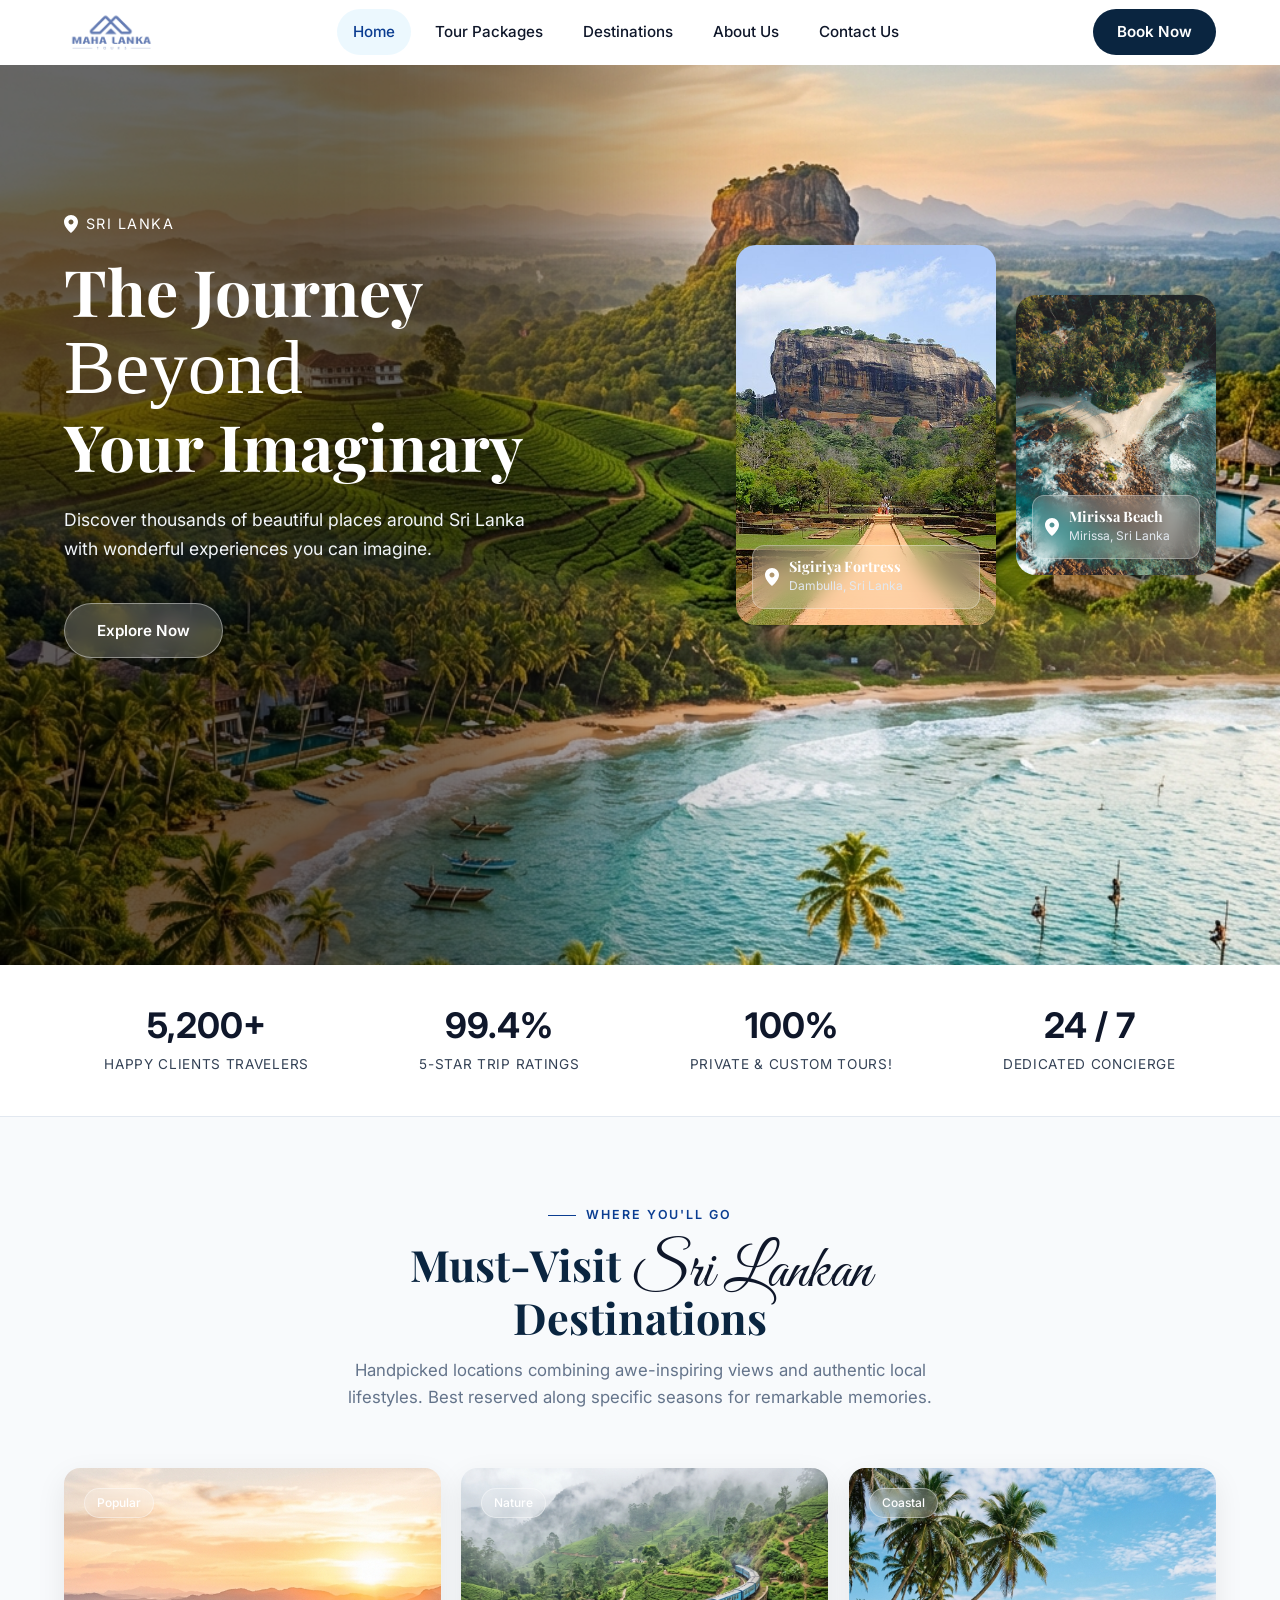
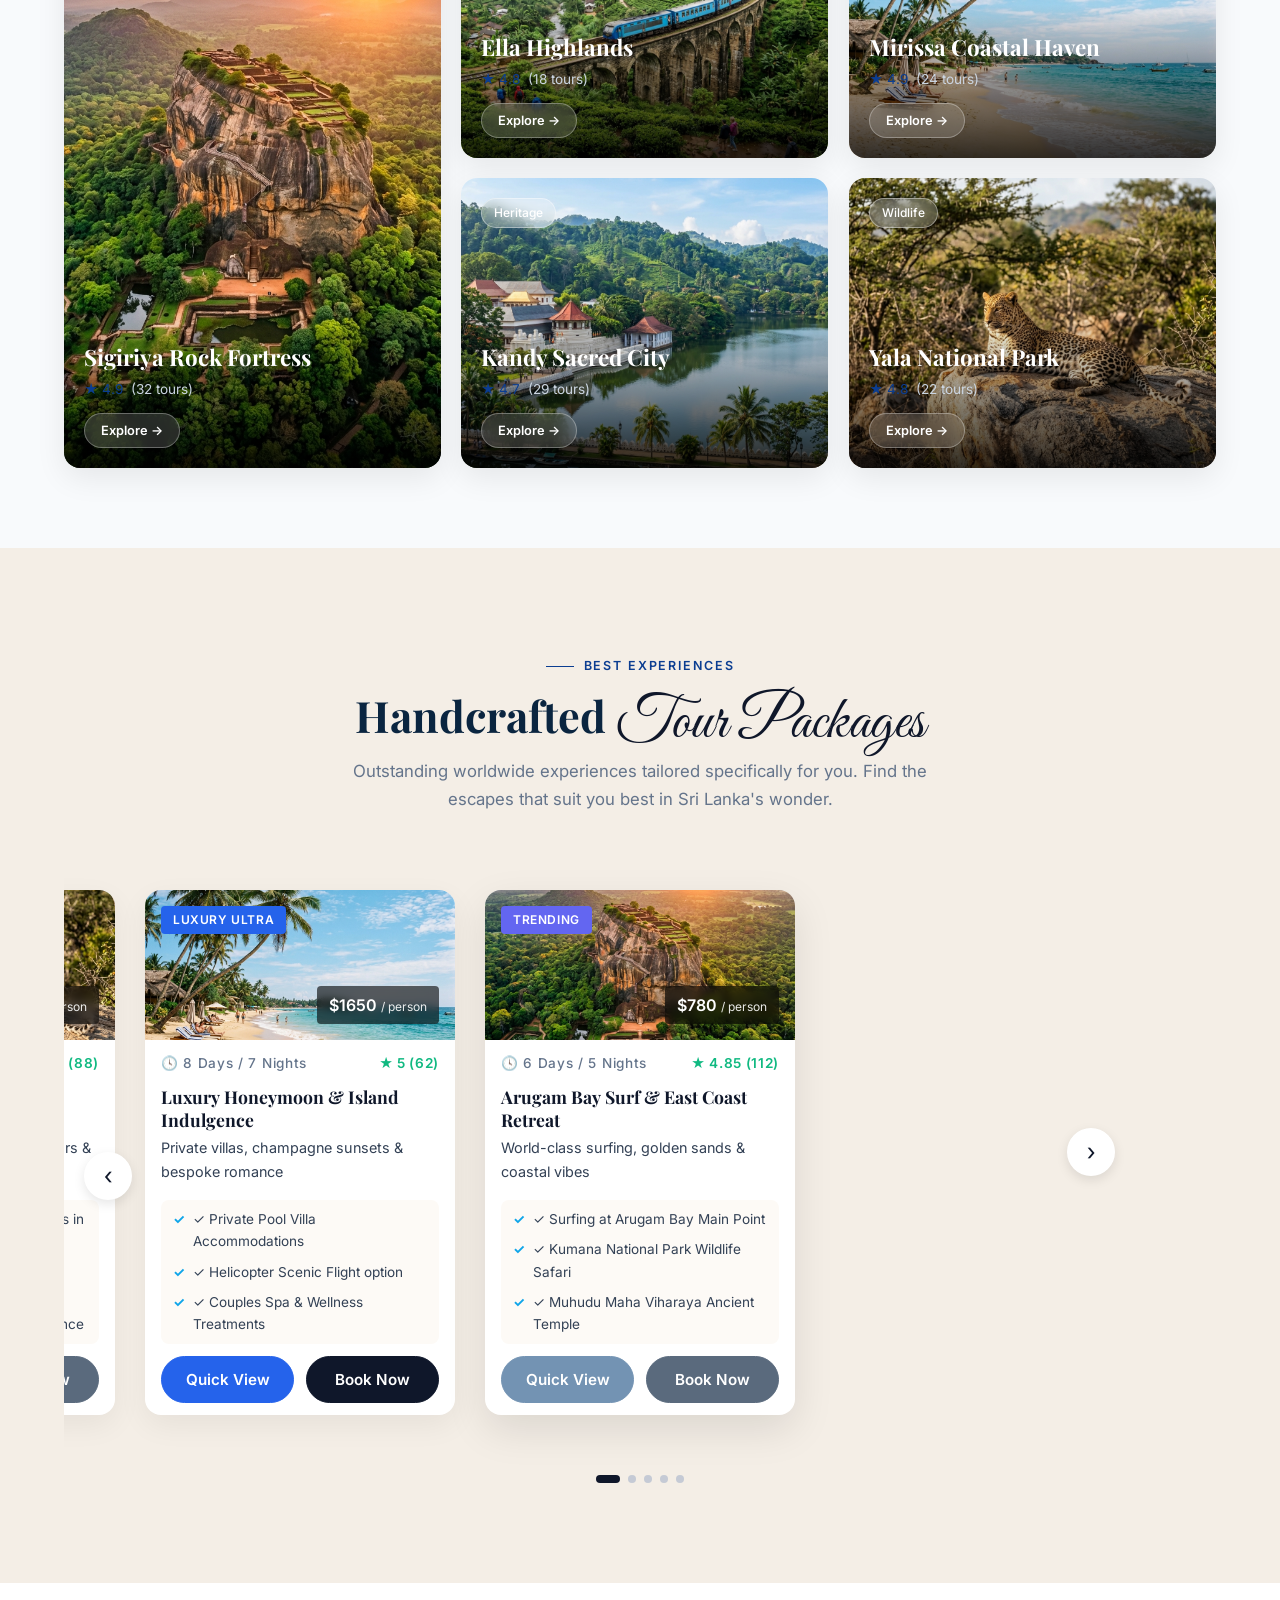
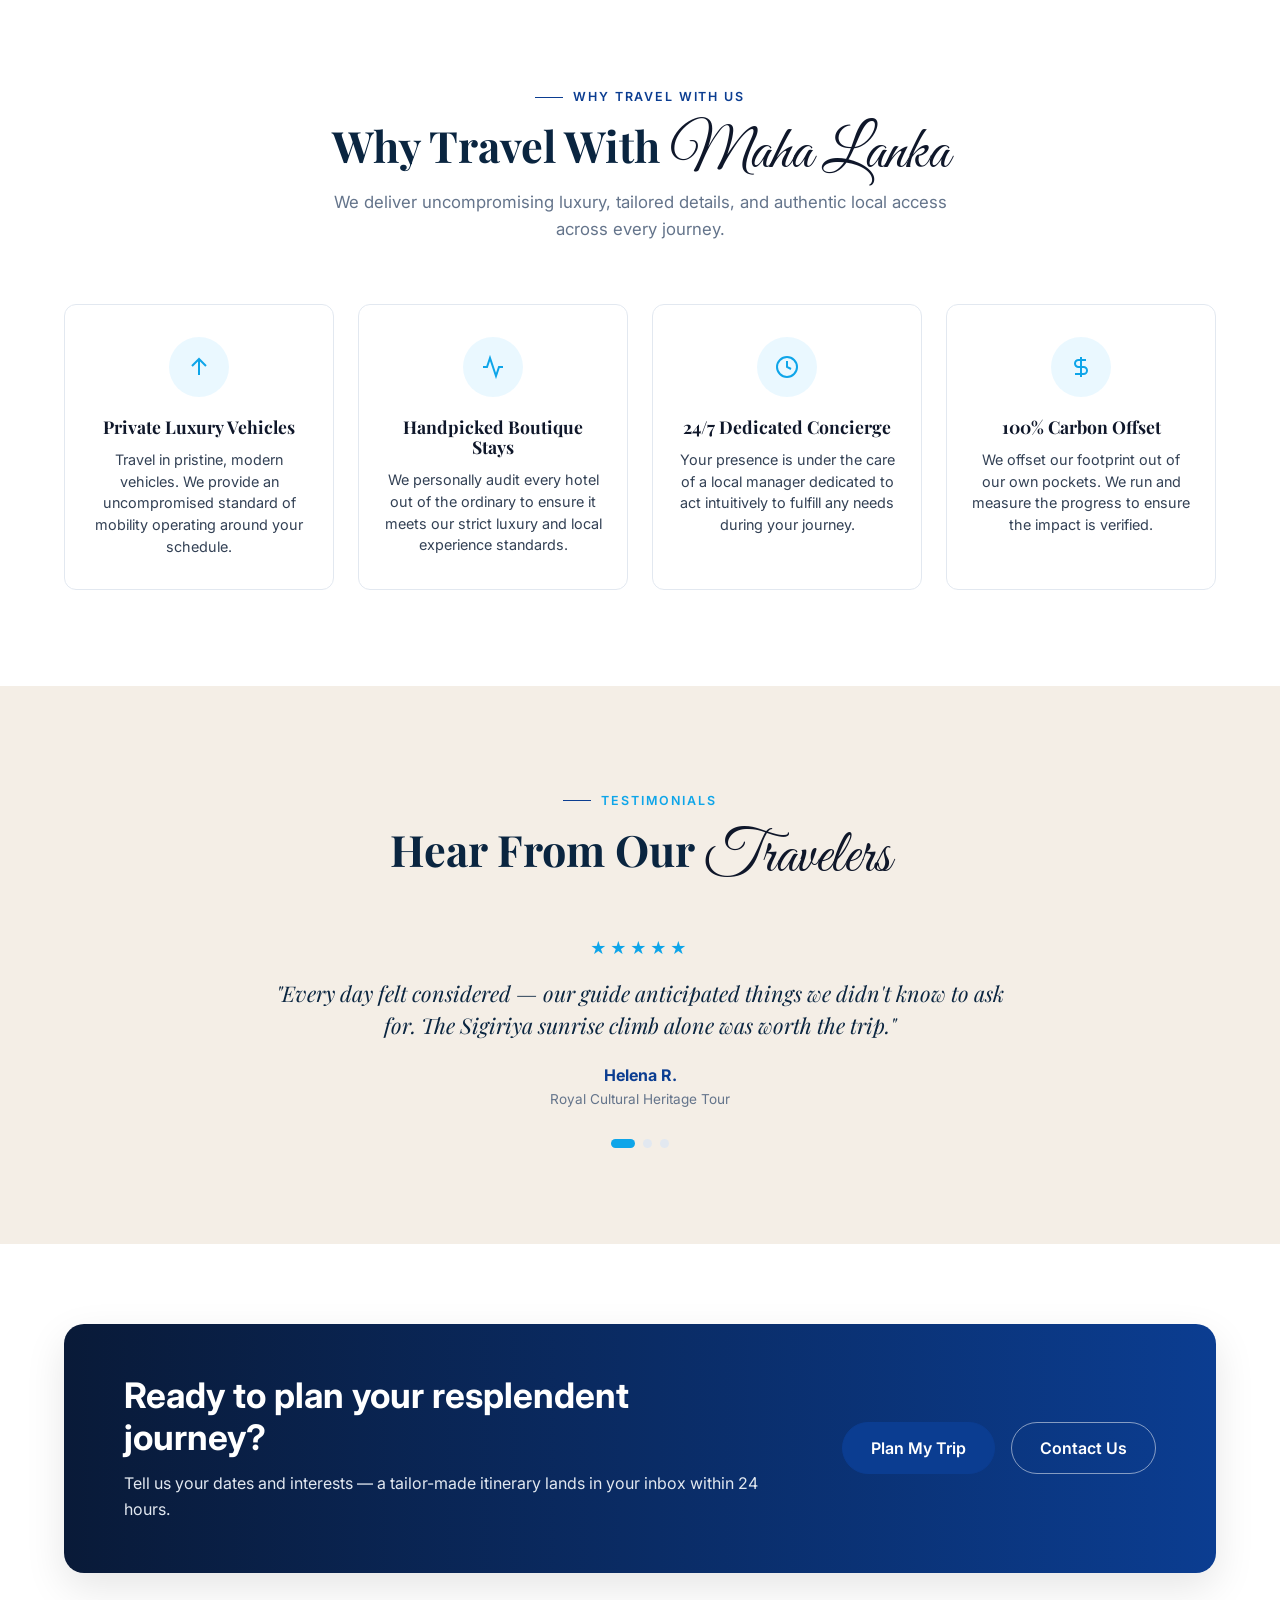
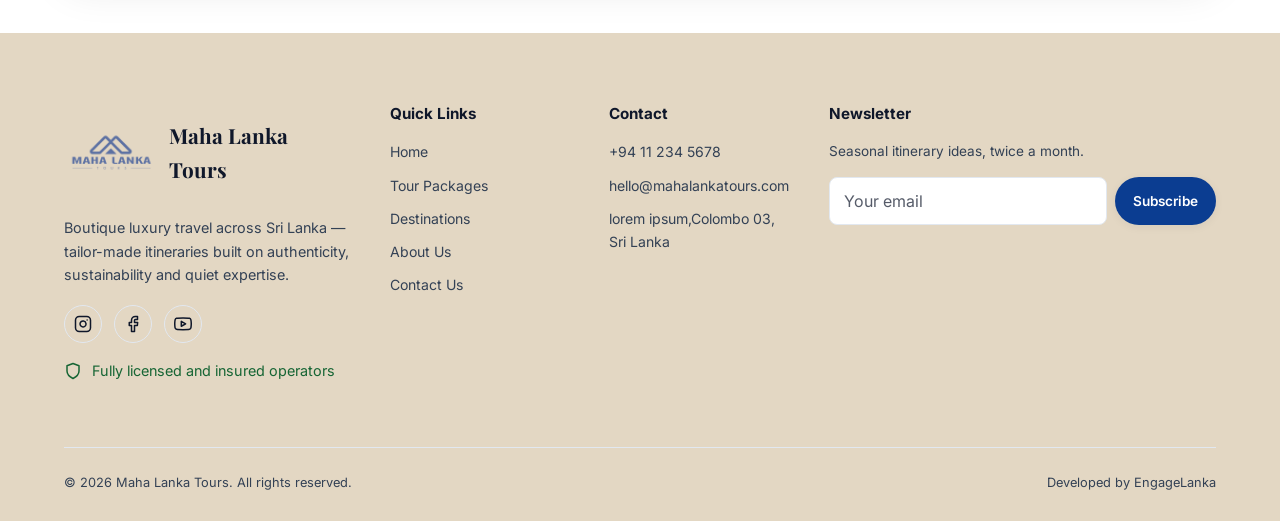
==== index.html @ a496ecde "feat: implement global design system and update footer branding and contact details across site page" ====
<!DOCTYPE html>
<html lang="en">
<head>
<meta charset="UTF-8">
<meta name="viewport" content="width=device-width, initial-scale=1.0">
<title>Maha Lanka Tours — Discover the Resplendent Island in Luxury & Authenticity</title>
<meta name="description" content="Boutique luxury tours of Sri Lanka. Tailor-made itineraries, private chauffeur guides, 24/7 concierge and fully licensed travel.">
<link rel="icon" href="images/favicon.png" type="image/png">
<link rel="preconnect" href="https://fonts.googleapis.com">
<link rel="preconnect" href="https://fonts.gstatic.com" crossorigin>
<link href="https://fonts.googleapis.com/css2?family=Great+Vibes&family=Playfair+Display:wght@600;700&family=Inter:wght@400;500;600;700&display=swap" rel="stylesheet">
<link rel="stylesheet" href="css/style.css">
</head>
<body>

<!-- ===== Header ===== -->
<header class="site-header">
  <div class="container">
    <a href="index.html" class="brand">
      <img src="images/mlankalogo_transparent.png" alt="Maha Lanka Tours Logo" class="brand-mark">
    </a>
    <nav class="main-nav" aria-label="Primary">
      <a href="index.html">Home</a>
      <a href="tours.html">Tour Packages</a>
      <a href="destinations.html">Destinations</a>
      <a href="about.html">About Us</a>
      <a href="contact.html">Contact Us</a>
    </nav>
    <div class="header-actions">
      <button class="btn btn-navy btn-sm" data-open="plan-trip" style="padding: 10px 24px; font-size: 0.95rem;">Book Now</button>
      <button class="hamburger" aria-label="Toggle menu" aria-expanded="false">
        <span></span><span></span><span></span>
      </button>
    </div>
  </div>
</header>

<nav class="mobile-nav" aria-label="Mobile">
  <a href="index.html">Home</a>
  <a href="tours.html">Tour Packages</a>
  <a href="destinations.html">Destinations</a>
  <a href="about.html">About Us</a>
  <a href="contact.html">Contact Us</a>
  <button class="btn btn-navy btn-block" data-open="plan-trip">Plan My Trip</button>
</nav>

<!-- ===== Hero ===== -->
<section class="hero new-hero" style="background-image: url('images/hero_sri_lanka.png');">
  <div class="container hero-container">
    <div class="hero-left">
      <p class="hero-location">
        <svg width="14" height="18" viewBox="0 0 14 18" fill="none" xmlns="http://www.w3.org/2000/svg">
          <path d="M7 0C3.13 0 0 3.13 0 7C0 12.25 7 18 7 18C7 18 14 12.25 14 7C14 3.13 10.87 0 7 0ZM7 9.5C5.62 9.5 4.5 8.38 4.5 7C4.5 5.62 5.62 4.5 7 4.5C8.38 4.5 9.5 5.62 9.5 7C9.5 8.38 8.38 9.5 7 9.5Z" fill="white"/>
        </svg>
        SRI LANKA
      </p>
      <h1>The Journey<br><span style="font-family: 'Reey', cursive; font-weight: normal; font-size: 1.2em;">Beyond</span><br>Your Imaginary</h1>
      <p class="hero-lede">Discover thousands of beautiful places around Sri Lanka<br>with wonderful experiences you can imagine.</p>
      <a href="tours.html" class="btn btn-explore">Explore Now</a>
    </div>
    
    <div class="hero-right">
      <div class="hero-carousel" id="hero-carousel">
        <div class="carousel-card active">
          <img src="images/carousal/sigiriya.jpeg" alt="Sigiriya Fortress">
          <div class="card-info">
            <svg class="location-icon" width="14" height="18" viewBox="0 0 14 18" fill="none" xmlns="http://www.w3.org/2000/svg">
              <path d="M7 0C3.13 0 0 3.13 0 7C0 12.25 7 18 7 18C7 18 14 12.25 14 7C14 3.13 10.87 0 7 0ZM7 9.5C5.62 9.5 4.5 8.38 4.5 7C4.5 5.62 5.62 4.5 7 4.5C8.38 4.5 9.5 5.62 9.5 7C9.5 8.38 8.38 9.5 7 9.5Z" fill="white"/>
            </svg>
            <div class="card-text">
              <h4>Sigiriya Fortress</h4>
              <p>Dambulla, Sri Lanka</p>
            </div>
          </div>
        </div>
        <div class="carousel-card next">
          <img src="images/carousal/Mirissa-Sri-Lanka4.jpg" alt="Mirissa Beach">
          <div class="card-info">
            <svg class="location-icon" width="14" height="18" viewBox="0 0 14 18" fill="none" xmlns="http://www.w3.org/2000/svg">
              <path d="M7 0C3.13 0 0 3.13 0 7C0 12.25 7 18 7 18C7 18 14 12.25 14 7C14 3.13 10.87 0 7 0ZM7 9.5C5.62 9.5 4.5 8.38 4.5 7C4.5 5.62 5.62 4.5 7 4.5C8.38 4.5 9.5 5.62 9.5 7C9.5 8.38 8.38 9.5 7 9.5Z" fill="white"/>
            </svg>
            <div class="card-text">
              <h4>Mirissa Beach</h4>
              <p>Mirissa, Sri Lanka</p>
            </div>
          </div>
        </div>
        <div class="carousel-card">
          <img src="images/carousal/ellarock.webp" alt="Ella Rock">
          <div class="card-info">
            <svg class="location-icon" width="14" height="18" viewBox="0 0 14 18" fill="none" xmlns="http://www.w3.org/2000/svg">
              <path d="M7 0C3.13 0 0 3.13 0 7C0 12.25 7 18 7 18C7 18 14 12.25 14 7C14 3.13 10.87 0 7 0ZM7 9.5C5.62 9.5 4.5 8.38 4.5 7C4.5 5.62 5.62 4.5 7 4.5C8.38 4.5 9.5 5.62 9.5 7C9.5 8.38 8.38 9.5 7 9.5Z" fill="white"/>
            </svg>
            <div class="card-text">
              <h4>Ella Rock</h4>
              <p>Ella, Sri Lanka</p>
            </div>
          </div>
        </div>
        <div class="carousel-card">
          <img src="images/carousal/Lake-Gregory-Park-1920x600-1.jpg" alt="Lake Gregory">
          <div class="card-info">
            <svg class="location-icon" width="14" height="18" viewBox="0 0 14 18" fill="none" xmlns="http://www.w3.org/2000/svg">
              <path d="M7 0C3.13 0 0 3.13 0 7C0 12.25 7 18 7 18C7 18 14 12.25 14 7C14 3.13 10.87 0 7 0ZM7 9.5C5.62 9.5 4.5 8.38 4.5 7C4.5 5.62 5.62 4.5 7 4.5C8.38 4.5 9.5 5.62 9.5 7C9.5 8.38 8.38 9.5 7 9.5Z" fill="white"/>
            </svg>
            <div class="card-text">
              <h4>Lake Gregory</h4>
              <p>Nuwara Eliya, Sri Lanka</p>
            </div>
          </div>
        </div>
      </div>
    </div>
  </div>
</section>

<!-- ===== Stats Strip ===== -->
<section class="stats-strip">
  <div class="container stats-container">
    <div class="stat-item">
      <h3>5,200+</h3>
      <p>Happy Clients Travelers</p>
    </div>
    <div class="stat-item">
      <h3>99.4%</h3>
      <p>5-Star Trip Ratings</p>
    </div>
    <div class="stat-item">
      <h3>100%</h3>
      <p>Private & Custom Tours!</p>
    </div>
    <div class="stat-item">
      <h3>24 / 7</h3>
      <p>Dedicated Concierge</p>
    </div>
  </div>
</section>

<!-- ===== Destinations Section ===== -->
<section class="section section-destinations">
  <div class="container">
    <div class="section-head center">
      <p class="eyebrow" style="justify-content:center">WHERE YOU'LL GO</p>
      <h2 class="section-title">Must-Visit <span class="script-text">Sri Lankan</span> Destinations</h2>
      <p class="section-sub">Handpicked locations combining awe-inspiring views and authentic local lifestyles. Best reserved along specific seasons for remarkable memories.</p>
    </div>
    <div class="dest-masonry">
      <div class="dest-card-large reveal-up">
        <img src="images/sigiriya_rock.png" alt="Sigiriya">
        <span class="dest-tag">Popular</span>
        <div class="dest-content">
          <h3>Sigiriya Rock Fortress</h3>
          <div class="dest-meta">★ 4.9 <span style="color:#cbd5e1;font-weight:400;margin-left:4px">(32 tours)</span></div>
          <button class="btn btn-explore-dest">Explore →</button>
        </div>
      </div>
      <div class="dest-grid-small">
        <div class="dest-card-small reveal-up">
          <img src="images/ella_nine_arch.png" alt="Ella">
          <span class="dest-tag">Nature</span>
          <div class="dest-content">
            <h3>Ella Highlands</h3>
            <div class="dest-meta">★ 4.8 <span style="color:#cbd5e1;font-weight:400;margin-left:4px">(18 tours)</span></div>
            <button class="btn btn-explore-dest">Explore →</button>
          </div>
        </div>
        <div class="dest-card-small reveal-up" style="transition-delay: 0.1s">
          <img src="images/mirissa_beach_whale.png" alt="Mirissa">
          <span class="dest-tag">Coastal</span>
          <div class="dest-content">
            <h3>Mirissa Coastal Haven</h3>
            <div class="dest-meta">★ 4.9 <span style="color:#cbd5e1;font-weight:400;margin-left:4px">(24 tours)</span></div>
            <button class="btn btn-explore-dest">Explore →</button>
          </div>
        </div>
        <div class="dest-card-small reveal-up">
          <img src="images/kandy_temple.png" alt="Kandy">
          <span class="dest-tag">Heritage</span>
          <div class="dest-content">
            <h3>Kandy Sacred City</h3>
            <div class="dest-meta">★ 4.7 <span style="color:#cbd5e1;font-weight:400;margin-left:4px">(29 tours)</span></div>
            <button class="btn btn-explore-dest">Explore →</button>
          </div>
        </div>
        <div class="dest-card-small reveal-up" style="transition-delay: 0.1s">
          <img src="images/yala_leopard_safari.png" alt="Yala">
          <span class="dest-tag">Wildlife</span>
          <div class="dest-content">
            <h3>Yala National Park</h3>
            <div class="dest-meta">★ 4.8 <span style="color:#cbd5e1;font-weight:400;margin-left:4px">(22 tours)</span></div>
            <button class="btn btn-explore-dest">Explore →</button>
          </div>
        </div>
      </div>
    </div>
  </div>
</section>

<!-- ===== Tour Packages Section ===== -->
<section class="section section-tours">
  <div class="container">
    <div class="section-head center">
      <p class="eyebrow" style="justify-content:center">BEST EXPERIENCES</p>
      <h2 class="section-title">Handcrafted <span class="script-text">Tour Packages</span></h2>
      <p class="section-sub">Outstanding worldwide experiences tailored specifically for you. Find the escapes that suit you best in Sri Lanka's wonder.</p>
    </div>
    
    <div class="tour-slider">
      <button class="slider-btn prev">‹</button>
      <div class="tour-cards-container">
        <!-- Card 1 (Far left) -->
        <div class="tour-card reveal-up">
          <div class="tour-img">
            <span class="tour-tag">Adventure</span>
            <img src="images/ella_nine_arch.png" alt="Ella Highlands">
            <div class="tour-price">$750 <small>/ person</small></div>
          </div>
          <div class="tour-body">
            <div style="display: flex; justify-content: space-between;">
              <p class="tour-meta" style="color: var(--text-muted); text-transform: none;">🕓 6 Days / 5 Nights</p>
              <p class="tour-meta" style="color: #10b981; font-weight: 600; text-transform: none;">★ 4.70 (45)</p>
            </div>
            <h3>Ella & Hill Country Highlands Escape</h3>
            <p class="tour-desc">Misty tea hills & the nine arches bridge</p>
            <div class="tour-actions" style="margin-top: auto;">
              <button class="btn btn-outline-dark btn-block" style="background: #7393B3; color: white; border-color: #7393B3;">Quick View</button>
              <button class="btn btn-outline-dark btn-block" style="background: #5A6A7D; color: white; border-color: #5A6A7D;" data-open="plan-trip">Book Now</button>
            </div>
          </div>
        </div>
        
        <!-- Card 2 (Screenshot 1) -->
        <div class="tour-card reveal-up">
          <div class="tour-img">
            <span class="tour-tag" style="background: #7393B3;">ADVENTURE</span>
            <img src="images/yala_leopard_safari.png" alt="Yala Wildlife">
            <div class="tour-price">$690 <small>/ person</small></div>
          </div>
          <div class="tour-body">
            <div style="display: flex; justify-content: space-between;">
              <p class="tour-meta" style="color: var(--text-muted); text-transform: none;">🕓 4 Days / 3 Nights</p>
              <p class="tour-meta" style="color: #10b981; font-weight: 600; text-transform: none;">★ 4.92 (88)</p>
            </div>
            <h3>Yala Leopard Safari & Wild Ceylon</h3>
            <p class="tour-desc">Track Sri Lankan leopards, sloth bears & wild elephants</p>
            <ul class="tour-highlights-list" style="background: #fdfaf6; border-radius: 8px; padding: 8px 12px; margin-bottom: 12px;">
              <li style="margin-bottom: 8px;">✓ Morning & Evening 4x4 Safaris in Yala Block 1</li>
              <li style="margin-bottom: 8px;">✓ Udawalawe Elephant Transit Home Visit</li>
              <li style="margin-bottom: 0;">✓ Luxury Glamping Tent Experience</li>
            </ul>
            <div class="tour-actions" style="margin-top: auto;">
              <button class="btn btn-outline-dark btn-block" style="background: #7393B3; color: white; border-color: #7393B3;">Quick View</button>
              <button class="btn btn-outline-dark btn-block" style="background: #5A6A7D; color: white; border-color: #5A6A7D;" data-open="plan-trip">Book Now</button>
            </div>
          </div>
        </div>
        
        <!-- Card 3 (Screenshot center) -->
        <div class="tour-card active reveal-up">
          <div class="tour-img">
            <span class="tour-tag" style="background: #2563eb;">LUXURY ULTRA</span>
            <img src="images/mirissa_beach_whale.png" alt="Southern Paradise">
            <div class="tour-price">$1650 <small>/ person</small></div>
          </div>
          <div class="tour-body">
            <div style="display: flex; justify-content: space-between;">
              <p class="tour-meta" style="color: var(--text-muted); text-transform: none;">🕓 8 Days / 7 Nights</p>
              <p class="tour-meta" style="color: #10b981; font-weight: 600; text-transform: none;">★ 5 (62)</p>
            </div>
            <h3>Luxury Honeymoon & Island Indulgence</h3>
            <p class="tour-desc">Private villas, champagne sunsets & bespoke romance</p>
            <ul class="tour-highlights-list" style="background: #fdfaf6; border-radius: 8px; padding: 8px 12px; margin-bottom: 12px;">
              <li style="margin-bottom: 8px;">✓ Private Pool Villa Accommodations</li>
              <li style="margin-bottom: 8px;">✓ Helicopter Scenic Flight option</li>
              <li style="margin-bottom: 0;">✓ Couples Spa & Wellness Treatments</li>
            </ul>
            <div class="tour-actions" style="margin-top: auto;">
              <button class="btn btn-outline-dark btn-block" style="background: #2563eb; color: white; border-color: #2563eb;">Quick View</button>
              <button class="btn btn-outline-dark btn-block" style="background: #0f172a; color: white; border-color: #0f172a;" data-open="plan-trip">Book Now</button>
            </div>
          </div>
        </div>
        
        <!-- Card 4 (Screenshot right) -->
        <div class="tour-card reveal-up">
          <div class="tour-img">
            <span class="tour-tag" style="background: #6366f1;">TRENDING</span>
            <img src="images/sigiriya_rock.png" alt="Arugam Bay">
            <div class="tour-price">$780 <small>/ person</small></div>
          </div>
          <div class="tour-body">
            <div style="display: flex; justify-content: space-between;">
              <p class="tour-meta" style="color: var(--text-muted); text-transform: none;">🕓 6 Days / 5 Nights</p>
              <p class="tour-meta" style="color: #10b981; font-weight: 600; text-transform: none;">★ 4.85 (112)</p>
            </div>
            <h3>Arugam Bay Surf & East Coast Retreat</h3>
            <p class="tour-desc">World-class surfing, golden sands & coastal vibes</p>
            <ul class="tour-highlights-list" style="background: #fdfaf6; border-radius: 8px; padding: 8px 12px; margin-bottom: 12px;">
              <li style="margin-bottom: 8px;">✓ Surfing at Arugam Bay Main Point</li>
              <li style="margin-bottom: 8px;">✓ Kumana National Park Wildlife Safari</li>
              <li style="margin-bottom: 0;">✓ Muhudu Maha Viharaya Ancient Temple</li>
            </ul>
            <div class="tour-actions" style="margin-top: auto;">
              <button class="btn btn-outline-dark btn-block" style="background: #7393B3; color: white; border-color: #7393B3;">Quick View</button>
              <button class="btn btn-outline-dark btn-block" style="background: #5A6A7D; color: white; border-color: #5A6A7D;" data-open="plan-trip">Book Now</button>
            </div>
          </div>
        </div>
        
        <!-- Card 5 (Far right) -->
        <div class="tour-card reveal-up">
          <div class="tour-img">
            <span class="tour-tag" style="background: #6366f1;">BESTSELLER</span>
            <img src="images/sigiriya_rock.png" alt="Royal Cultural">
            <div class="tour-price">$850 <small>/ person</small></div>
          </div>
          <div class="tour-body">
            <div style="display: flex; justify-content: space-between;">
              <p class="tour-meta" style="color: var(--text-muted); text-transform: none;">🕓 6 Days / 5 Nights</p>
              <p class="tour-meta" style="color: #10b981; font-weight: 600; text-transform: none;">★ 4.9 (128)</p>
            </div>
            <h3>The Royal Cultural Heritage Tour</h3>
            <p class="tour-desc">Explore Sigiriya, Dambulla & Kandy Sacred Temples</p>
            <ul class="tour-highlights-list" style="background: #fdfaf6; border-radius: 8px; padding: 8px 12px; margin-bottom: 12px;">
              <li style="margin-bottom: 8px;">✓ Climb UNESCO Sigiriya Rock Fortress</li>
              <li style="margin-bottom: 8px;">✓ Visit Dambulla Golden Cave Temple</li>
              <li style="margin-bottom: 0;">✓ Experience Temple of the Tooth Relic in Kandy</li>
            </ul>
            <div class="tour-actions" style="margin-top: auto;">
              <button class="btn btn-outline-dark btn-block" style="background: #7393B3; color: white; border-color: #7393B3;">Quick View</button>
              <button class="btn btn-outline-dark btn-block" style="background: #5A6A7D; color: white; border-color: #5A6A7D;" data-open="plan-trip">Book Now</button>
            </div>
          </div>
        </div>
      <button class="slider-btn next">›</button>
    </div>
    
    <div class="slider-dots">
      <button class="active"></button>
      <button></button>
      <button></button>
      <button></button>
      <button></button>
    </div>
  </div>
</section>

<!-- ===== Why Travel With Us Section ===== -->
<section class="section">
  <div class="container">
    <div class="section-head center">
      <p class="eyebrow" style="justify-content:center">WHY TRAVEL WITH US</p>
      <h2 class="section-title">Why Travel With <span class="script-text">Maha Lanka</span></h2>
      <p class="section-sub">We deliver uncompromising luxury, tailored details, and authentic local access across every journey.</p>
    </div>
    <div class="why-us-grid">
      <div class="why-card reveal-up">
        <div class="why-icon">
          <svg width="24" height="24" viewBox="0 0 24 24" fill="none" stroke="currentColor" stroke-width="2"><path d="M5 11l7-7 7 7M12 4v16"/></svg>
        </div>
        <h3>Private Luxury Vehicles</h3>
        <p>Travel in pristine, modern vehicles. We provide an uncompromised standard of mobility operating around your schedule.</p>
      </div>
      <div class="why-card reveal-up" style="transition-delay: 0.1s">
        <div class="why-icon">
          <svg width="24" height="24" viewBox="0 0 24 24" fill="none" stroke="currentColor" stroke-width="2"><path d="M22 12h-4l-3 9L9 3l-3 9H2"/></svg>
        </div>
        <h3>Handpicked Boutique Stays</h3>
        <p>We personally audit every hotel out of the ordinary to ensure it meets our strict luxury and local experience standards.</p>
      </div>
      <div class="why-card reveal-up" style="transition-delay: 0.2s">
        <div class="why-icon">
          <svg width="24" height="24" viewBox="0 0 24 24" fill="none" stroke="currentColor" stroke-width="2"><circle cx="12" cy="12" r="10"/><path d="M12 6v6l4 2"/></svg>
        </div>
        <h3>24/7 Dedicated Concierge</h3>
        <p>Your presence is under the care of a local manager dedicated to act intuitively to fulfill any needs during your journey.</p>
      </div>
      <div class="why-card reveal-up" style="transition-delay: 0.3s">
        <div class="why-icon">
          <svg width="24" height="24" viewBox="0 0 24 24" fill="none" stroke="currentColor" stroke-width="2"><path d="M12 2v20M17 5H9.5a3.5 3.5 0 0 0 0 7h5a3.5 3.5 0 0 1 0 7H6"/></svg>
        </div>
        <h3>100% Carbon Offset</h3>
        <p>We offset our footprint out of our own pockets. We run and measure the progress to ensure the impact is verified.</p>
      </div>
    </div>
  </div>
</section>

<!-- ===== Testimonials ===== -->
<section class="section section-testimonials">
  <div class="container">
    <div class="section-head center">
      <p class="eyebrow" style="justify-content:center;color:var(--sky)">TESTIMONIALS</p>
      <h2 class="section-title">Hear From Our <span class="script-text">Travelers</span></h2>
    </div>
    <div class="testimonial-carousel">
      <div class="testimonial-slide active">
        <div class="stars">★★★★★</div>
        <p class="testimonial-quote">"Every day felt considered — our guide anticipated things we didn't know to ask for. The Sigiriya sunrise climb alone was worth the trip."</p>
        <p class="testimonial-author">Helena R.</p>
        <p class="testimonial-role">Royal Cultural Heritage Tour</p>
      </div>
      <div class="testimonial-slide">
        <div class="stars">★★★★★</div>
        <p class="testimonial-quote">"Watching blue whales at dawn off Mirissa, then sunset on Galle's ramparts the same week — this itinerary was flawlessly paced."</p>
        <p class="testimonial-author">Marcus T.</p>
        <p class="testimonial-role">Southern Paradise & Blue Whale Safari</p>
      </div>
      <div class="testimonial-slide">
        <div class="stars">★★★★★</div>
        <p class="testimonial-quote">"Two leopard sightings and a night under canvas in Yala. The concierge line answered within minutes when our flight changed."</p>
        <p class="testimonial-author">Aiko & Kenji S.</p>
        <p class="testimonial-role">Yala Wildlife & Wild Ceylon Odyssey</p>
      </div>
      <div class="carousel-dots">
        <button class="active" aria-label="Testimonial 1"></button>
        <button aria-label="Testimonial 2"></button>
        <button aria-label="Testimonial 3"></button>
      </div>
    </div>
  </div>
</section>

<!-- ===== CTA Strip ===== -->
<section class="section section-cta-strip">
  <div class="container">
    <div class="cta-strip-card">
      <div class="cta-strip-content">
        <h3>Ready to plan your resplendent<br>journey?</h3>
        <p>Tell us your dates and interests — a tailor-made itinerary lands in your inbox within 24 hours.</p>
      </div>
      <div class="cta-strip-actions">
        <button class="btn btn-amber" data-open="plan-trip">Plan My Trip</button>
        <a href="contact.html" class="btn btn-outline-white">Contact Us</a>
      </div>
    </div>
  </div>
</section>

<!-- ===== Footer ===== -->
<footer class="site-footer">
  <div class="container">
    <div class="footer-grid">
      <div class="footer-brand">
        <a href="index.html" class="brand">
          <img src="images/mlankalogo_transparent.png" alt="Maha Lanka Tours Logo" class="brand-mark">
          <span>Maha Lanka Tours</span>
        </a>
        <p>Boutique luxury travel across Sri Lanka — tailor-made itineraries built on authenticity, sustainability and quiet expertise.</p>
        <div class="social-row">
          <a href="#" aria-label="Instagram" style="display:inline-flex;align-items:center;justify-content:center;"><svg width="18" height="18" viewBox="0 0 24 24" fill="none" stroke="currentColor" stroke-width="2" stroke-linecap="round" stroke-linejoin="round"><rect x="2" y="2" width="20" height="20" rx="5" ry="5"></rect><path d="M16 11.37A4 4 0 1 1 12.63 8 4 4 0 0 1 16 11.37z"></path><line x1="17.5" y1="6.5" x2="17.51" y2="6.5"></line></svg></a>
          <a href="#" aria-label="Facebook" style="display:inline-flex;align-items:center;justify-content:center;"><svg width="18" height="18" viewBox="0 0 24 24" fill="none" stroke="currentColor" stroke-width="2" stroke-linecap="round" stroke-linejoin="round"><path d="M18 2h-3a5 5 0 0 0-5 5v3H7v4h3v8h4v-8h3.81l.39-4h-4.2V7a1 1 0 0 1 1-1h3z"></path></svg></a>
          <a href="#" aria-label="YouTube" style="display:inline-flex;align-items:center;justify-content:center;"><svg width="18" height="18" viewBox="0 0 24 24" fill="none" stroke="currentColor" stroke-width="2" stroke-linecap="round" stroke-linejoin="round"><path d="M22.54 6.42a2.78 2.78 0 0 0-1.94-2C18.88 4 12 4 12 4s-6.88 0-8.6.46a2.78 2.78 0 0 0-1.94 2A29 29 0 0 0 1 11.75a29 29 0 0 0 .46 5.33 2.78 2.78 0 0 0 1.94 2c1.72.46 8.6.46 8.6.46s6.88 0 8.6-.46a2.78 2.78 0 0 0 1.94-2 29 29 0 0 0 .46-5.33 29 29 0 0 0-.46-5.33z"></path><polygon points="9.75 15.02 15.5 11.75 9.75 8.48 9.75 15.02"></polygon></svg></a>
        </div>
        <p class="sustain-note"><svg width="18" height="18" viewBox="0 0 24 24" fill="none" stroke="currentColor" stroke-width="2" stroke-linecap="round" stroke-linejoin="round"><path d="M12 22s8-4 8-10V5l-8-3-8 3v7c0 6 8 10 8 10z"></path></svg> Fully licensed and insured operators</p>
      </div>
      <div class="footer-col">
        <h4>Quick Links</h4>
        <ul>
          <li><a href="index.html">Home</a></li>
          <li><a href="tours.html">Tour Packages</a></li>
          <li><a href="destinations.html">Destinations</a></li>
          <li><a href="about.html">About Us</a></li>
          <li><a href="contact.html">Contact Us</a></li>
        </ul>
      </div>
      <div class="footer-col">
        <h4>Contact</h4>
        <ul>
          <li>+94 11 234 5678</li>
          <li>hello@mahalankatours.com</li>
          <li>lorem ipsum,Colombo 03, Sri Lanka</li>
        </ul>
      </div>
      <div class="footer-col">
        <h4>Newsletter</h4>
        <p style="font-size:0.85rem">Seasonal itinerary ideas, twice a month.</p>
        <form class="newsletter-form">
          <input type="email" placeholder="Your email" required aria-label="Email for newsletter">
          <button class="btn btn-primary btn-sm" type="submit">Subscribe</button>
        </form>
      </div>
    </div>
    <div class="footer-bottom">
      <span>© 2026 Maha Lanka Tours. All rights reserved.</span>
      <span>Developed by <a href="https://engagelank.com">EngageLanka</a></span>
    </div>
  </div>
</footer>

<!-- ===== Quick View Modal ===== -->
<div class="modal-overlay" id="quickview-overlay" role="dialog" aria-modal="true" aria-hidden="true" aria-label="Tour quick view">
  <div class="modal">
    <button class="modal-close" aria-label="Close">×</button>
    <div class="modal-hero" id="qv-media"><h3 id="qv-title"></h3></div>
    <div class="modal-body">
      <p id="qv-summary" style="color:var(--text-muted)"></p>
      <h4>Day-by-Day Itinerary</h4>
      <div id="qv-itinerary"></div>
      <h4>What's Included</h4>
      <ul class="include-list" id="qv-includes"></ul>
    </div>
    <div class="modal-footer">
      <span class="pkg-price" id="qv-price" style="margin-right:auto;align-self:center"></span>
      <a href="contact.html" id="qv-book" class="btn btn-primary">Book Now</a>
    </div>
  </div>
</div>

<!-- ===== Plan My Trip Modal ===== -->
<div class="modal-overlay" id="plan-trip-overlay" role="dialog" aria-modal="true" aria-hidden="true" aria-label="Plan my trip">
  <div class="modal">
    <button class="modal-close" aria-label="Close">×</button>
    <div class="modal-body">
      <h3 style="margin-bottom:6px">Plan My Trip</h3>
      <p style="color:var(--text-muted);margin-bottom:24px;font-size:0.9rem">A quick 3-step brief so our concierge can tailor your itinerary.</p>
      <div class="stepper"><div class="dot done"></div><div class="dot"></div><div class="dot"></div></div>

      <div class="step active">
        <h4 style="margin-top:0">What draws you to Sri Lanka?</h4>
        <div class="step-options">
          <button type="button" class="option-card" data-group="interest" data-value="Culture & Heritage"><strong>Culture & Heritage</strong><span>Temples, ruins, ceremonies</span></button>
          <button type="button" class="option-card" data-group="interest" data-value="Beach & Wildlife"><strong>Beach & Wildlife</strong><span>Coasts, whales, safaris</span></button>
          <button type="button" class="option-card" data-group="interest" data-value="Hill Country"><strong>Hill Country</strong><span>Tea, trains, hikes</span></button>
          <button type="button" class="option-card" data-group="interest" data-value="Honeymoon & Luxury"><strong>Honeymoon & Luxury</strong><span>Romance, indulgence</span></button>
        </div>
        <div class="step-nav"><span></span><button type="button" class="btn btn-navy" data-step="next">Continue</button></div>
      </div>

      <div class="step">
        <h4 style="margin-top:0">What's your ideal pace?</h4>
        <div class="step-options">
          <button type="button" class="option-card" data-group="pace" data-value="Relaxed"><strong>Relaxed</strong><span>Few stops, more downtime</span></button>
          <button type="button" class="option-card" data-group="pace" data-value="Balanced"><strong>Balanced</strong><span>A mix of activity & rest</span></button>
          <button type="button" class="option-card" data-group="pace" data-value="Immersive"><strong>Immersive</strong><span>Packed days, many sights</span></button>
          <button type="button" class="option-card" data-group="pace" data-value="Adventurous"><strong>Adventurous</strong><span>Hikes, safaris, activity-led</span></button>
        </div>
        <div class="step-nav"><button type="button" class="btn btn-ghost" data-step="back">Back</button><button type="button" class="btn btn-navy" data-step="next">Continue</button></div>
      </div>

      <div class="step">
        <form id="plan-trip-form">
          <h4 style="margin-top:0">A little about you</h4>
          <div class="form-grid">
            <div class="form-field full"><label for="plan-name">Full name</label><input type="text" id="plan-name" required></div>
            <div class="form-field"><label for="plan-email">Email</label><input type="email" id="plan-email" required></div>
            <div class="form-field"><label for="plan-dates">Approximate dates</label><input type="text" id="plan-dates" placeholder="e.g. March 2027"></div>
          </div>
          <div id="plan-summary" style="margin-top:18px;font-size:0.88rem;color:var(--text-muted)"></div>
          <div class="step-nav"><button type="button" class="btn btn-ghost" data-step="back">Back</button><button type="submit" class="btn btn-primary">Send My Brief</button></div>
          <div class="form-success" id="plan-success">Thank you — your travel brief has been sent to our concierge team.</div>
        </form>
      </div>
    </div>
  </div>
</div>

<script src="js/script.js"></script>
</body>
</html>
---- css/style.css ----
@import url('https://fonts.cdnfonts.com/css/reey');
@import url('https://fonts.googleapis.com/css2?family=Great+Vibes&display=swap');

/* ==========================================================================
   Maha Lanka Tours — Design System
   Palette: deep blue #0a2540 / #0b3d91, ocean sky #0ea5e9 / #38bdf8,
            navy text #0f172a, white/sand backgrounds, gold accent #d97706
   Type: Playfair Display (display) + Inter (body)
   Signature: "Wave Line" — a hand-drawn coastline stroke used as a section
   divider and hero motif, animated to draw itself in on scroll, echoing
   Sri Lanka's shoreline and the sweep of the lion-flag's tail.
   ========================================================================== */

:root {
  --deep-blue: #0a2540;
  --royal-blue: #0b3d91;
  --sky: #0ea5e9;
  --sky-light: #38bdf8;
  --navy: #0f172a;
  --white: #ffffff;
  --sand: #f8fafc;
  --brand-blue: #0b3d91;
  --brand-blue-light: #0ea5e9;

  --text-body: #334155;
  --text-muted: #64748b;
  --border-soft: #e2e8f0;

  --font-display: 'Playfair Display', Georgia, serif;
  --font-body: 'Inter', -apple-system, sans-serif;

  --radius-sm: 8px;
  --radius-md: 16px;
  --radius-lg: 28px;

  --shadow-sm: 0 2px 10px rgba(10, 37, 64, 0.06);
  --shadow-md: 0 12px 32px rgba(10, 37, 64, 0.12);
  --shadow-lg: 0 24px 60px rgba(10, 37, 64, 0.18);

  --container: 1200px;
  --header-h: 65px;
}

/* ---------- Reset ---------- */
*, *::before, *::after { box-sizing: border-box; margin: 0; padding: 0; }
html { scroll-behavior: smooth; }
@media (prefers-reduced-motion: reduce) {
  html { scroll-behavior: auto; }
  *, *::before, *::after { animation-duration: 0.001ms !important; animation-iteration-count: 1 !important; transition-duration: 0.001ms !important; scroll-behavior: auto !important; }
}
body {
  font-family: var(--font-body);
  color: var(--text-body);
  background: var(--white);
  line-height: 1.65;
  -webkit-font-smoothing: antialiased;
  overflow-x: hidden;
}
img { max-width: 100%; display: block; }
a { text-decoration: none; color: inherit; }
ul { list-style: none; }
button { font: inherit; cursor: pointer; border: none; background: none; }
input, select, textarea { font: inherit; }
h1, h2, h3, h4 { font-family: var(--font-display); color: var(--deep-blue); font-weight: 700; line-height: 1.15; }
:focus-visible { outline: 3px solid var(--sky); outline-offset: 3px; }

.container { max-width: var(--container); margin: 0 auto; padding: 0 24px; }

.eyebrow {
  display: inline-flex;
  align-items: center;
  gap: 10px;
  font-family: var(--font-body);
  font-size: 0.78rem;
  letter-spacing: 0.18em;
  text-transform: uppercase;
  color: var(--brand-blue);
  font-weight: 600;
  margin-bottom: 14px;
}
.eyebrow::before {
  content: '';
  width: 28px;
  height: 1px;
  background: var(--brand-blue);
}

.section { padding: 96px 0; }
.section--soft { background: var(--sand); }
.section--deep { background: var(--deep-blue); color: #cbd5e1; }
.section--deep h2, .section--deep h3 { color: var(--white); }
.section-head { max-width: 640px; margin-bottom: 56px; }
.section-head.center { margin-left: auto; margin-right: auto; text-align: center; }
h2.section-title { font-size: clamp(1.8rem, 3.4vw, 2.7rem); }
.section-sub { color: var(--text-muted); margin-top: 14px; font-size: 1.05rem; }
.section--deep .section-sub { color: #94a3b8; }

/* ---------- Buttons ---------- */
.btn {
  display: inline-flex;
  align-items: center;
  justify-content: center;
  gap: 8px;
  padding: 14px 28px;
  border-radius: 999px;
  font-weight: 600;
  font-size: 0.95rem;
  transition: transform 0.25s ease, box-shadow 0.25s ease, background 0.25s ease, color 0.25s ease;
  white-space: nowrap;
}
.btn-primary { background: var(--brand-blue); color: var(--white); box-shadow: var(--shadow-sm); }
.btn-primary:hover { background: var(--royal-blue); transform: translateY(-2px); box-shadow: var(--shadow-md); }
.btn-outline { background: transparent; color: var(--white); border: 1.5px solid rgba(255,255,255,0.55); }
.btn-outline:hover { background: rgba(255,255,255,0.12); border-color: var(--white); }
.btn-navy { background: var(--deep-blue); color: var(--white); }
.btn-navy:hover { background: var(--royal-blue); transform: translateY(-2px); box-shadow: var(--shadow-md); }
.btn-ghost { background: transparent; color: var(--deep-blue); border: 1.5px solid var(--border-soft); }
.btn-ghost:hover { border-color: var(--sky); color: var(--sky); }
.btn-sm { padding: 9px 18px; font-size: 0.85rem; }
.btn-block { width: 100%; }
.btn[disabled] { opacity: 0.55; cursor: not-allowed; transform: none !important; }

/* ---------- Header ---------- */
.site-header {
  position: sticky;
  top: 0;
  z-index: 900;
  height: var(--header-h);
  display: flex;
  align-items: center;
  background: rgba(255, 255, 255, 0.92);
  backdrop-filter: blur(10px);
  border-bottom: 1px solid transparent;
  transition: box-shadow 0.3s ease, border-color 0.3s ease, background 0.3s ease;
}
.site-header.is-scrolled { box-shadow: var(--shadow-sm); border-color: var(--border-soft); }
.site-header .container { display: flex; align-items: center; justify-content: space-between; width: 100%; }

.brand { display: flex; align-items: center; gap: 10px; font-family: var(--font-display); font-weight: 700; font-size: 1.3rem; color: var(--deep-blue); }
.brand-mark { max-height: 100px; height: 95px; width: auto; flex-shrink: 0; }
.brand-name { display: none; }

.main-nav { display: flex; align-items: center; gap: 8px; }
.main-nav a {
  padding: 10px 16px;
  font-size: 0.95rem;
  font-weight: 500;
  color: var(--navy);
  border-radius: 999px;
  transition: background 0.2s ease, color 0.2s ease;
  position: relative;
}
.main-nav a:hover, .main-nav a.active { color: var(--royal-blue); background: rgba(14, 165, 233, 0.08); }

.header-actions { display: flex; align-items: center; gap: 14px; }
.hamburger {
  display: none;
  flex-direction: column;
  gap: 5px;
  width: 40px;
  height: 40px;
  align-items: center;
  justify-content: center;
}
.hamburger span { width: 22px; height: 2px; background: var(--deep-blue); transition: transform 0.3s ease, opacity 0.3s ease; }
.hamburger.is-open span:nth-child(1) { transform: translateY(7px) rotate(45deg); }
.hamburger.is-open span:nth-child(2) { opacity: 0; }
.hamburger.is-open span:nth-child(3) { transform: translateY(-7px) rotate(-45deg); }

.mobile-nav {
  position: fixed;
  inset: var(--header-h) 0 0 0;
  background: var(--white);
  transform: translateX(100%);
  transition: transform 0.35s ease;
  z-index: 850;
  padding: 32px 24px;
  overflow-y: auto;
}
.mobile-nav.is-open { transform: translateX(0); }
.mobile-nav a { display: block; padding: 16px 4px; font-size: 1.15rem; font-weight: 600; color: var(--deep-blue); border-bottom: 1px solid var(--border-soft); }
.mobile-nav .btn { margin-top: 24px; }

/* ---------- Hero ---------- */
.hero {
  position: relative;
  min-height: 92vh;
  display: flex;
  align-items: center;
  color: var(--white);
  overflow: hidden;
  background: linear-gradient(160deg, #061428 0%, var(--deep-blue) 42%, var(--royal-blue) 78%, #0c4fa8 100%);
}
.hero::before {
  content: '';
  position: absolute;
  inset: 0;
  background-image:
    radial-gradient(circle at 15% 25%, rgba(56, 189, 248, 0.25), transparent 45%),
    radial-gradient(circle at 85% 75%, rgba(11, 61, 145, 0.18), transparent 40%);
  pointer-events: none;
}
.hero-waves { position: absolute; left: 0; right: 0; bottom: -2px; z-index: 1; opacity: 0.9; }
.hero-waves path.draw { stroke-dasharray: 2600; stroke-dashoffset: 2600; animation: draw-wave 2.6s ease forwards 0.4s; }
@keyframes draw-wave { to { stroke-dashoffset: 0; } }

.hero .container { position: relative; z-index: 2; padding-top: 60px; padding-bottom: 220px; }
.hero-eyebrow { color: var(--brand-blue-light); }
.hero-eyebrow::before { background: var(--brand-blue-light); }
.hero h1 {
  font-size: clamp(2.4rem, 5.6vw, 4.4rem);
  color: var(--white);
  max-width: 15ch;
  margin-bottom: 22px;
}
.hero h1 em { font-style: italic; color: var(--sky-light); }
.hero-lede { font-size: 1.15rem; color: #dbeafe; max-width: 46ch; margin-bottom: 36px; }
.hero-ctas { display: flex; gap: 16px; flex-wrap: wrap; margin-bottom: 64px; }

/* Hero search widget */
.search-widget {
  position: relative;
  z-index: 3;
  background: rgba(255, 255, 255, 0.98);
  border-radius: var(--radius-md);
  padding: 22px;
  box-shadow: var(--shadow-lg);
  display: grid;
  grid-template-columns: repeat(4, 1fr) auto;
  gap: 14px;
  color: var(--navy);
  margin-top: 12px;
}
.search-field { display: flex; flex-direction: column; gap: 6px; }
.search-field label { font-size: 0.72rem; text-transform: uppercase; letter-spacing: 0.08em; color: var(--text-muted); font-weight: 600; }
.search-field select, .search-field input {
  border: 1.5px solid var(--border-soft);
  border-radius: var(--radius-sm);
  padding: 11px 12px;
  color: var(--navy);
  background: var(--white);
}
.search-field select:focus, .search-field input:focus { border-color: var(--sky); }
.search-widget .btn { align-self: end; }

/* ---------- Value strip ---------- */
.value-grid { display: grid; grid-template-columns: repeat(5, 1fr); gap: 20px; }
.value-card {
  background: var(--white);
  border: 1px solid var(--border-soft);
  border-radius: var(--radius-md);
  padding: 28px 22px;
  text-align: left;
  transition: transform 0.3s ease, box-shadow 0.3s ease, border-color 0.3s ease;
}
.value-card:hover { transform: translateY(-6px); box-shadow: var(--shadow-md); border-color: transparent; }
.value-icon {
  width: 48px; height: 48px;
  border-radius: 12px;
  background: var(--deep-blue);
  display: flex; align-items: center; justify-content: center;
  margin-bottom: 16px;
  color: var(--white);
}
.value-card h3 { font-size: 1.05rem; margin-bottom: 8px; }
.value-card p { font-size: 0.92rem; color: var(--text-muted); }

/* ---------- Tabs / filters ---------- */
.tab-bar { display: flex; flex-wrap: wrap; gap: 10px; margin-bottom: 44px; }
.tab-btn {
  padding: 10px 20px;
  border-radius: 999px;
  border: 1.5px solid var(--border-soft);
  font-weight: 600;
  font-size: 0.9rem;
  color: var(--text-muted);
  transition: all 0.25s ease;
}
.tab-btn:hover { border-color: var(--sky); color: var(--royal-blue); }
.tab-btn.active { background: var(--deep-blue); border-color: var(--deep-blue); color: var(--white); }

.filter-bar {
  display: flex; flex-wrap: wrap; align-items: center; gap: 14px 22px;
  justify-content: space-between; margin-bottom: 36px;
  padding: 18px 22px; background: var(--sand); border-radius: var(--radius-md);
}
.filter-group { display: flex; align-items: center; gap: 10px; flex-wrap: wrap; }
.filter-group label { font-size: 0.82rem; font-weight: 600; color: var(--text-muted); }
.filter-group select {
  border: 1.5px solid var(--border-soft); border-radius: var(--radius-sm);
  padding: 9px 12px; background: var(--white);
}
.result-count { font-size: 0.85rem; color: var(--text-muted); }

/* ---------- Package cards ---------- */
.pkg-grid { display: grid; grid-template-columns: repeat(3, 1fr); gap: 28px; }
.pkg-card {
  background: var(--white);
  border-radius: var(--radius-md);
  overflow: hidden;
  box-shadow: var(--shadow-sm);
  border: 1px solid var(--border-soft);
  display: flex; flex-direction: column;
  transition: transform 0.35s ease, box-shadow 0.35s ease;
  opacity: 0; transform: translateY(24px);
}
.pkg-card.reveal { opacity: 1; transform: translateY(0); }
.pkg-card:hover { transform: translateY(-8px); box-shadow: var(--shadow-lg); }
.pkg-media {
  height: 200px;
  position: relative;
  display: flex; align-items: flex-end;
  padding: 16px;
  color: var(--white);
}
.pkg-media .pkg-days {
  background: rgba(10, 37, 64, 0.65);
  backdrop-filter: blur(4px);
  padding: 6px 14px;
  border-radius: 999px;
  font-size: 0.78rem;
  font-weight: 600;
  letter-spacing: 0.03em;
}
.pkg-media .pkg-cat {
  position: absolute; top: 16px; right: 16px;
  background: var(--brand-blue);
  padding: 5px 12px; border-radius: 999px;
  font-size: 0.7rem; font-weight: 700; text-transform: uppercase; letter-spacing: 0.05em;
}
.pkg-body { padding: 22px; display: flex; flex-direction: column; flex: 1; gap: 12px; }
.pkg-body h3 { font-size: 1.2rem; }
.pkg-highlights { display: flex; flex-wrap: wrap; gap: 6px; margin-bottom: 4px; }
.pkg-highlights span {
  font-size: 0.72rem; color: var(--royal-blue); background: rgba(14,165,233,0.09);
  padding: 4px 9px; border-radius: 999px;
}
.pkg-foot { margin-top: auto; display: flex; align-items: center; justify-content: space-between; padding-top: 14px; border-top: 1px solid var(--border-soft); }
.pkg-price { font-family: var(--font-display); font-size: 1.4rem; color: var(--deep-blue); font-weight: 700; }
.pkg-price small { font-family: var(--font-body); font-size: 0.72rem; color: var(--text-muted); font-weight: 400; }
.pkg-actions { display: flex; gap: 10px; margin-top: 8px; }

/* map of gradients used per package for pkg-media backgrounds (no photos available) */
.grad-1 { background: linear-gradient(135deg, #0b3d91, #38bdf8); }
.grad-2 { background: linear-gradient(135deg, #0a2540, #0ea5e9); }
.grad-3 { background: linear-gradient(135deg, #0f172a, #0b3d91, #0b3d91); }
.grad-4 { background: linear-gradient(135deg, #14532d, #0b3d91); }
.grad-5 { background: linear-gradient(135deg, #7c2d12, #0b3d91, #0a2540); }

/* ---------- Destination grid ---------- */
.dest-grid { display: grid; grid-template-columns: repeat(3, 1fr); gap: 24px; }
.dest-card {
  position: relative;
  border-radius: var(--radius-md);
  overflow: hidden;
  min-height: 320px;
  display: flex; align-items: flex-end;
  padding: 26px;
  color: var(--white);
  isolation: isolate;
}
.dest-card::after {
  content: ''; position: absolute; inset: 0; z-index: -1;
  background: linear-gradient(180deg, transparent 30%, rgba(6,20,40,0.92) 100%);
}
.dest-card h3 { color: var(--white); font-size: 1.35rem; margin-bottom: 6px; }
.dest-card p { font-size: 0.88rem; color: #dbeafe; margin-bottom: 12px; }
.dest-card a { font-size: 0.82rem; font-weight: 600; color: var(--brand-blue-light); }
.dest-card a:hover { text-decoration: underline; }

/* ---------- Estimator ---------- */
.estimator { display: grid; grid-template-columns: 1.1fr 0.9fr; gap: 48px; align-items: start; }
.estimator-form { display: flex; flex-direction: column; gap: 22px; }
.field-row { display: flex; flex-direction: column; gap: 8px; }
.field-row label { font-weight: 600; font-size: 0.9rem; color: var(--deep-blue); }
.range-value { color: var(--sky); font-weight: 700; }
input[type="range"] { accent-color: var(--sky); width: 100%; }
.pill-select { display: flex; gap: 10px; flex-wrap: wrap; }
.pill-select button {
  padding: 10px 18px; border-radius: 999px; border: 1.5px solid var(--border-soft); font-size: 0.88rem; font-weight: 600; color: var(--text-muted);
  transition: all 0.2s ease;
}
.pill-select button.active { background: var(--sky); border-color: var(--sky); color: var(--white); }

.estimate-card {
  background: linear-gradient(160deg, var(--deep-blue), var(--royal-blue));
  color: var(--white);
  border-radius: var(--radius-lg);
  padding: 40px;
  text-align: center;
  box-shadow: var(--shadow-lg);
}
.estimate-card .label { font-size: 0.8rem; text-transform: uppercase; letter-spacing: 0.14em; color: #93c5fd; margin-bottom: 10px; }
.estimate-price { font-family: var(--font-display); font-size: 3rem; font-weight: 700; color: var(--white); }
.estimate-price sup { font-size: 1.1rem; }
.estimate-sub { color: #bfdbfe; font-size: 0.85rem; margin: 10px 0 26px; }
.estimate-breakdown { text-align: left; border-top: 1px solid rgba(255,255,255,0.18); padding-top: 18px; display: flex; flex-direction: column; gap: 10px; font-size: 0.88rem; }
.estimate-breakdown div { display: flex; justify-content: space-between; color: #cbd5e1; }

/* ---------- Testimonials ---------- */
.testimonial-carousel { position: relative; max-width: 760px; margin: 0 auto; text-align: center; }
.testimonial-slide { display: none; }
.testimonial-slide.active { display: block; animation: fade-in 0.5s ease; }
@keyframes fade-in { from { opacity: 0; transform: translateY(10px);} to { opacity: 1; transform: translateY(0);} }
.testimonial-quote { font-family: var(--font-display); font-size: 1.35rem; color: var(--deep-blue); font-style: italic; margin-bottom: 20px; line-height: 1.5; }
.testimonial-author { font-weight: 700; color: var(--royal-blue); }
.testimonial-role { font-size: 0.85rem; color: var(--text-muted); }
.stars { color: var(--brand-blue-light); margin-bottom: 16px; letter-spacing: 3px; }
.carousel-dots { display: flex; justify-content: center; gap: 8px; margin-top: 28px; }
.carousel-dots button { width: 9px; height: 9px; border-radius: 50%; background: var(--border-soft); transition: all 0.25s ease; }
.carousel-dots button.active { background: var(--sky); width: 24px; border-radius: 999px; }

/* ---------- CTA banner ---------- */
.cta-banner {
  background: linear-gradient(120deg, var(--deep-blue), var(--royal-blue) 60%, #0c4fa8);
  border-radius: var(--radius-lg);
  padding: 60px;
  display: flex; align-items: center; justify-content: space-between; gap: 30px; flex-wrap: wrap;
  color: var(--white);
}
.cta-banner h2 { color: var(--white); font-size: 2rem; max-width: 24ch; }
.cta-banner p { color: #cbd5e1; margin-top: 10px; }

/* ---------- Footer ---------- */
.site-footer { background: #e3d7c3; color: var(--text-light); padding: 72px 0 28px; }
.footer-grid { display: grid; grid-template-columns: 1.6fr 1fr 1fr 1.3fr; gap: 40px; margin-bottom: 48px; }
.footer-brand .brand { color: var(--navy); }
.footer-brand p { margin: 16px 0; font-size: 0.9rem; max-width: 34ch; }
.footer-col h4 { color: var(--navy); font-size: 0.95rem; margin-bottom: 18px; font-family: var(--font-body); }
.footer-col ul li { margin-bottom: 10px; font-size: 0.88rem; }
.footer-col a { color: var(--text-light); }
.footer-col a:hover { color: var(--sky); }
.social-row { display: flex; gap: 12px; margin-top: 18px; }
.social-row a {
  width: 38px; height: 38px; border-radius: 50%; border: 1px solid var(--border-soft); color: var(--navy);
  display: flex; align-items: center; justify-content: center; transition: all 0.25s ease;
}
.social-row a:hover { background: var(--sky); border-color: var(--sky); color: var(--white); }
.newsletter-form { display: flex; gap: 8px; margin-top: 14px; }
.newsletter-form input { flex: 1; padding: 10px 14px; border-radius: var(--radius-sm); border: 1px solid var(--border-soft); background: #fff; color: var(--navy); }
.newsletter-form input::placeholder { color: var(--text-light); opacity: 0.7; }
.sustain-note {
  display: flex; align-items: center; gap: 10px;
  font-size: 0.82rem; color: #166534; margin-top: 18px;
}
.sustain-note svg {
  color: #166534;
}
.footer-bottom {
  border-top: 1px solid var(--border-soft); padding-top: 24px;
  display: flex; justify-content: space-between; flex-wrap: wrap; gap: 12px; font-size: 0.8rem;
}

/* ---------- Modals ---------- */
.modal-overlay {
  position: fixed; inset: 0; background: rgba(6, 20, 40, 0.72);
  display: flex; align-items: center; justify-content: center; padding: 20px;
  z-index: 1000; opacity: 0; pointer-events: none; transition: opacity 0.3s ease;
}
.modal-overlay.is-open { opacity: 1; pointer-events: auto; }
.modal {
  background: var(--white); border-radius: var(--radius-md); max-width: 720px; width: 100%;
  max-height: 88vh; overflow-y: auto; position: relative;
  transform: translateY(24px) scale(0.98); transition: transform 0.3s ease;
  box-shadow: var(--shadow-lg);
}
.modal-overlay.is-open .modal { transform: translateY(0) scale(1); }
.modal-close {
  position: absolute; top: 16px; right: 16px; width: 38px; height: 38px; border-radius: 50%;
  background: var(--sand); display: flex; align-items: center; justify-content: center; font-size: 1.2rem; color: var(--deep-blue); z-index: 2;
}
.modal-close:hover { background: var(--border-soft); }
.modal-hero { height: 180px; display: flex; align-items: flex-end; padding: 24px; color: var(--white); }
.modal-hero h3 { color: var(--white); font-size: 1.6rem; }
.modal-body { padding: 28px; }
.modal-body h4 { font-size: 1rem; margin: 22px 0 12px; color: var(--deep-blue); }
.modal-body h4:first-child { margin-top: 0; }
.itinerary-day { display: flex; gap: 14px; padding: 12px 0; border-bottom: 1px solid var(--border-soft); }
.itinerary-day .day-num {
  flex-shrink: 0; width: 34px; height: 34px; border-radius: 50%; background: var(--deep-blue); color: var(--white);
  display: flex; align-items: center; justify-content: center; font-size: 0.8rem; font-weight: 700;
}
.itinerary-day p { font-size: 0.9rem; }
.include-list { display: grid; grid-template-columns: 1fr 1fr; gap: 8px 16px; }
.include-list li { font-size: 0.88rem; display: flex; gap: 8px; align-items: flex-start; }
.include-list li::before { content: '✓'; color: var(--sky); font-weight: 700; }
.modal-footer { display: flex; gap: 12px; padding: 20px 28px; border-top: 1px solid var(--border-soft); }

/* Plan-my-trip stepper */
.stepper { display: flex; gap: 6px; margin-bottom: 26px; }
.stepper .dot { flex: 1; height: 4px; background: var(--border-soft); border-radius: 999px; }
.stepper .dot.done { background: var(--sky); }
.step { display: none; }
.step.active { display: block; animation: fade-in 0.35s ease; }
.step-options { display: grid; grid-template-columns: 1fr 1fr; gap: 12px; margin-top: 16px; }
.option-card { border: 1.5px solid var(--border-soft); border-radius: var(--radius-sm); padding: 16px; text-align: left; transition: all 0.2s ease; }
.option-card:hover { border-color: var(--sky); }
.option-card.selected { border-color: var(--sky); background: rgba(14,165,233,0.07); }
.option-card strong { display: block; margin-bottom: 4px; color: var(--deep-blue); font-size: 0.95rem; }
.option-card span { font-size: 0.8rem; color: var(--text-muted); }
.step-nav { display: flex; justify-content: space-between; margin-top: 26px; }

/* ---------- Forms ---------- */
.form-grid { display: grid; grid-template-columns: 1fr 1fr; gap: 20px; }
.form-field { display: flex; flex-direction: column; gap: 8px; }
.form-field.full { grid-column: 1 / -1; }
.form-field label { font-weight: 600; font-size: 0.88rem; color: var(--deep-blue); }
.form-field input, .form-field select, .form-field textarea {
  border: 1.5px solid var(--border-soft); border-radius: var(--radius-sm); padding: 12px 14px; color: var(--navy); background: var(--white);
  transition: border-color 0.2s ease;
}
.form-field input:focus, .form-field select:focus, .form-field textarea:focus { border-color: var(--sky); }
.form-note { font-size: 0.8rem; color: var(--text-muted); }
.form-success { display: none; background: #ecfdf5; border: 1px solid #6ee7b7; color: #065f46; padding: 16px 18px; border-radius: var(--radius-sm); font-size: 0.9rem; margin-top: 16px; }
.form-success.show { display: block; animation: fade-in 0.4s ease; }

/* ---------- Scroll reveal ---------- */
.reveal-up { opacity: 0; transform: translateY(28px); transition: opacity 0.7s ease, transform 0.7s ease; }
.reveal-up.in-view { opacity: 1; transform: translateY(0); }

/* ---------- Inner page hero ---------- */
.page-hero {
  background: linear-gradient(150deg, var(--deep-blue), var(--royal-blue));
  color: var(--white);
  padding: 150px 0 90px;
  position: relative;
  overflow: hidden;
}
.page-hero .eyebrow { color: var(--gold-light); }
.page-hero .eyebrow::before { background: var(--gold-light); }
.page-hero h1 { color: var(--white); font-size: clamp(2rem, 4.4vw, 3.2rem); max-width: 20ch; }
h1.script-title { font-family: 'Reey', cursive; font-weight: normal; font-size: clamp(3.5rem, 8vw, 6rem); max-width: 100%; margin-bottom: 24px; }
.script-text { font-family: 'Great Vibes', cursive; font-weight: normal; font-size: 1.6em; color: inherit; display: inline-block; transform: translateY(4px) translateX(-4px); }
.page-hero p { color: #dbeafe; max-width: 52ch; margin-top: 16px; font-size: 1.05rem; }
.breadcrumbs { font-size: 0.82rem; color: #93c5fd; margin-bottom: 18px; }
.breadcrumbs a { color: #bfdbfe; }
.breadcrumbs a:hover { text-decoration: underline; }

/* ---------- Tours Hero Slideshow ---------- */
.tours-hero {
  background: none;
}
.hero-slideshow {
  position: absolute;
  inset: 0;
  z-index: 0;
}
.hero-slideshow::after {
  content: '';
  position: absolute;
  inset: 0;
  background: rgba(0, 0, 0, 0.65);
  z-index: 1;
}
.hero-slideshow .slide {
  position: absolute;
  inset: 0;
  background-size: cover;
  background-position: center;
  opacity: 0;
  animation: bg-slideshow 20s infinite;
}
.hero-slideshow .slide:nth-child(1) { animation-delay: 0s; }
.hero-slideshow .slide:nth-child(2) { animation-delay: 5s; }
.hero-slideshow .slide:nth-child(3) { animation-delay: 10s; }
.hero-slideshow .slide:nth-child(4) { animation-delay: 15s; }

@keyframes bg-slideshow {
  0% { opacity: 0; transform: scale(1); }
  5% { opacity: 1; }
  25% { opacity: 1; }
  30% { opacity: 0; transform: scale(1.05); }
  100% { opacity: 0; transform: scale(1.05); }
}

.tours-hero .container {
  position: relative;
  z-index: 2;
}

/* ---------- About page specifics ---------- */
.split { display: grid; grid-template-columns: 1fr 1fr; gap: 56px; align-items: center; }
.value-list { display: grid; gap: 18px; margin-top: 24px; }
.value-list li { display: flex; gap: 14px; align-items: flex-start; }
.value-list .num { font-family: var(--font-display); font-weight: 700; color: var(--sky); font-size: 1.1rem; }
.team-grid { display: grid; grid-template-columns: repeat(4, 1fr); gap: 22px; }
.team-card { text-align: center; }
.team-avatar { width: 100%; aspect-ratio: 1; border-radius: var(--radius-md); margin-bottom: 14px; }
.team-card h4 { font-size: 1rem; color: var(--deep-blue); }
.team-card span { font-size: 0.82rem; color: var(--text-muted); }
.badge-grid { display: grid; grid-template-columns: repeat(4, 1fr); gap: 20px; }
.badge-card { text-align: center; padding: 26px 16px; border-radius: var(--radius-md); background: var(--white); border: 1px solid var(--border-soft); }
.badge-card .value-icon { margin: 0 auto 14px; }
.badge-card h4 { font-size: 0.95rem; margin-bottom: 6px; }
.badge-card p { font-size: 0.8rem; color: var(--text-muted); }

/* ---------- About Hero ---------- */
.about-hero {
  position: relative;
  min-height: 520px;
  display: flex;
  align-items: center;
  justify-content: center;
  background: url('../images/slideshow1/jerry-kavan-i9eaAR4dWi8-unsplash.jpg') no-repeat center center / cover;
  text-align: center;
  padding-bottom: 120px;
}
.about-title {
  color: var(--white);
  font-size: clamp(4rem, 8vw, 6.5rem);
  text-shadow: 0 4px 12px rgba(0,0,0,0.3);
  margin: 0;
}

/* ---------- About Features Section ---------- */
.about-features-section {
  background: #f5ede4;
  padding-bottom: 80px;
}
.feature-cards {
  display: grid;
  grid-template-columns: repeat(4, 1fr);
  gap: 20px;
  margin-top: -140px;
  position: relative;
  z-index: 10;
}
.feature-card {
  background: linear-gradient(180deg, rgba(81, 140, 100, 0.6) 0%, rgba(81, 140, 100, 0.3) 45%, #f5ede4 85%);
  backdrop-filter: blur(16px);
  -webkit-backdrop-filter: blur(16px);
  border-radius: var(--radius-md);
  padding: 40px 24px;
  text-align: center;
  display: flex;
  flex-direction: column;
  align-items: center;
  border-top: 1px solid rgba(255, 255, 255, 0.2);
  border-left: 1px solid rgba(255, 255, 255, 0.1);
  box-shadow: 0 8px 32px rgba(0, 0, 0, 0.08);
}
.feature-card .icon-wrap {
  width: 72px;
  height: 72px;
  background: var(--white);
  border-radius: 50%;
  display: flex;
  align-items: center;
  justify-content: center;
  color: var(--deep-blue);
  margin-bottom: 24px;
  box-shadow: 0 4px 12px rgba(0,0,0,0.08);
}
.feature-card h3 {
  color: var(--deep-blue);
  font-size: 1.4rem;
  margin-bottom: 12px;
  font-family: var(--font-body);
  font-weight: 700;
}
.feature-card p {
  color: #5a6676;
  font-size: 0.95rem;
  font-style: italic;
  line-height: 1.6;
}

/* ---------- Contact page ---------- */
.contact-grid { display: grid; grid-template-columns: 1fr 1fr; gap: 48px; }
.contact-info-list { display: grid; gap: 20px; margin: 28px 0; }
.contact-info-item { display: flex; gap: 14px; align-items: flex-start; }
.contact-info-item .value-icon { flex-shrink: 0; margin-bottom: 0; }
.contact-info-item strong { display: block; color: var(--deep-blue); font-size: 0.95rem; margin-bottom: 2px; }
.contact-info-item span, .contact-info-item p { font-size: 0.88rem; color: var(--text-muted); }
.map-placeholder {
  border-radius: var(--radius-md); overflow: hidden; height: 260px;
  background:
    linear-gradient(rgba(10,37,64,0.85), rgba(10,37,64,0.85)),
    repeating-linear-gradient(45deg, #0ea5e9 0 2px, transparent 2px 22px);
  display: flex; align-items: center; justify-content: center; color: var(--white); text-align: center; padding: 20px; margin-top: 24px;
}

/* ---------- Utility ---------- */
.mt-8 { margin-top: 8px; } .mt-16{margin-top:16px;} .mt-24{margin-top:24px;} .mt-32{margin-top:32px;}
.text-center { text-align: center; }
.hidden { display: none !important; }

/* ==========================================================================
   Responsive
   ========================================================================== */
@media (max-width: 1024px) {
  .value-grid { grid-template-columns: repeat(3, 1fr); }
  .pkg-grid { grid-template-columns: repeat(2, 1fr); }
  .dest-grid { grid-template-columns: repeat(2, 1fr); }
  .team-grid, .badge-grid { grid-template-columns: repeat(2, 1fr); }
  .estimator { grid-template-columns: 1fr; }
  .search-widget { grid-template-columns: repeat(2, 1fr); }
  .search-widget .btn { grid-column: 1 / -1; }
  .footer-grid { grid-template-columns: 1fr 1fr; }
  .split { grid-template-columns: 1fr; }
  .contact-grid { grid-template-columns: 1fr; }
  .feature-cards { grid-template-columns: repeat(2, 1fr); margin-top: -60px; }
}

@media (max-width: 768px) {
  .main-nav { display: none; }
  .hamburger { display: flex; }
  .value-grid { grid-template-columns: 1fr 1fr; }
  .pkg-grid { grid-template-columns: 1fr; }
  .dest-grid { grid-template-columns: 1fr; }
  .team-grid, .badge-grid { grid-template-columns: 1fr 1fr; }
  .section { padding: 64px 0; }
  .cta-banner { padding: 40px 28px; flex-direction: column; text-align: center; }
  .form-grid { grid-template-columns: 1fr; }
  .hero .container { padding-bottom: 160px; }
  .hero-ctas .btn { flex: 1; }
  .footer-grid { grid-template-columns: 1fr; gap: 32px; }
  .footer-bottom { flex-direction: column; text-align: center; }
  .feature-cards { grid-template-columns: 1fr; margin-top: -40px; }
}

@media (max-width: 480px) {
  .container { padding: 0 18px; }
  .value-grid { grid-template-columns: 1fr; }
  .team-grid, .badge-grid { grid-template-columns: 1fr; }
  .modal-body { padding: 20px; }
  .include-list { grid-template-columns: 1fr; }
  .cta-banner h2 { font-size: 1.5rem; }
  .estimate-price { font-size: 2.2rem; }
}

/* ---------- New Hero Redesign ---------- */
.new-hero {
  position: relative;
  min-height: 100vh;
  display: flex;
  align-items: center;
  background-size: cover;
  background-position: center;
  /* Add a dark gradient to left side so text is readable */
  box-shadow: inset 800px 0 800px -200px rgba(0,0,0,0.6);
}
/* Ensure the original hero gradients and waves don't interfere */
.new-hero::before { display: none; }
.hero-container {
  display: flex;
  align-items: center;
  justify-content: space-between;
  width: 100%;
  gap: 40px;
  padding-top: 80px; /* Offset for header */
}
.hero-left {
  flex: 1;
  max-width: 600px;
}
.hero-location {
  display: flex;
  align-items: center;
  gap: 8px;
  font-size: 0.9rem;
  letter-spacing: 0.1em;
  color: #fff;
  margin-bottom: 20px;
  text-transform: uppercase;
}
.hero-left h1 {
  font-size: clamp(3rem, 5vw, 4.5rem);
  color: #fff;
  line-height: 1.1;
  margin-bottom: 24px;
}
.hero-left .hero-lede {
  font-size: 1.1rem;
  color: #f1f5f9;
  margin-bottom: 40px;
}
.btn-explore {
  display: inline-flex;
  align-items: center;
  justify-content: center;
  padding: 14px 32px;
  border-radius: 999px;
  background: rgba(255, 255, 255, 0.2);
  backdrop-filter: blur(8px);
  border: 1px solid rgba(255,255,255,0.4);
  color: #fff;
  font-weight: 600;
  transition: background 0.3s ease;
}
.btn-explore:hover {
  background: rgba(255, 255, 255, 0.3);
}

.hero-right {
  flex: 1;
  display: flex;
  justify-content: flex-end;
}
.hero-carousel {
  position: relative;
  width: 480px;
  height: 400px;
  display: flex;
  align-items: center;
}
.carousel-card {
  position: absolute;
  width: 200px;
  height: 280px;
  border-radius: 20px;
  overflow: hidden;
  transition: all 0.6s cubic-bezier(0.4, 0, 0.2, 1);
  box-shadow: 0 10px 30px rgba(0,0,0,0.3);
  opacity: 0;
  pointer-events: none;
  transform: translateX(100px) scale(0.8);
  z-index: 0;
}
.carousel-card img {
  width: 100%;
  height: 100%;
  object-fit: cover;
}
.carousel-card.active {
  width: 260px;
  height: 380px;
  opacity: 1;
  pointer-events: auto;
  transform: translateX(0) scale(1);
  z-index: 2;
}
.carousel-card.next {
  width: 200px;
  height: 280px;
  opacity: 1;
  pointer-events: auto;
  transform: translateX(280px) scale(1);
  z-index: 1;
}
.carousel-card.prev {
  transform: translateX(-50px) scale(0.8);
  opacity: 0;
  z-index: 0;
}
.card-info {
  position: absolute;
  bottom: 16px;
  left: 16px;
  right: 16px;
  background: rgba(255, 255, 255, 0.2);
  backdrop-filter: blur(10px);
  border: 1px solid rgba(255,255,255,0.3);
  border-radius: 12px;
  padding: 12px;
  display: flex;
  align-items: center;
  gap: 10px;
  color: #fff;
}
.card-info .location-icon {
  flex-shrink: 0;
}
.card-text h4 {
  font-size: 0.9rem;
  margin: 0 0 2px 0;
  color: #fff;
}
.card-text p {
  font-size: 0.75rem;
  margin: 0;
  color: #e2e8f0;
}

@media (max-width: 900px) {
  .hero-container {
    flex-direction: column;
    text-align: center;
    padding-top: 120px;
  }
  .hero-location {
    justify-content: center;
  }
  .hero-right {
    justify-content: center;
    margin-top: 40px;
  }
  .carousel-card.active {
    width: 220px;
    height: 320px;
  }
}

@media (max-width: 600px) {
  .hero-carousel {
    width: 100%;
    height: 320px;
    justify-content: center;
  }
  .carousel-card.active {
    width: 200px;
    height: 280px;
  }
  .carousel-card.next {
    width: 160px;
    height: 240px;
    transform: translateX(120px) scale(0.9);
  }
}

/* ---------- Script Font & Typography ---------- */
.script-text {
  font-family: 'Great Vibes', cursive;
  font-weight: 400;
  color: var(--navy);
  font-size: 1.4em;
  line-height: 0.8;
  display: inline-block;
  transform: translateY(4px);
}

.eyebrow {
  letter-spacing: 0.15em;
  text-transform: uppercase;
}

/* ---------- Stats Strip ---------- */
.stats-strip {
  background: #fff;
  border-bottom: 1px solid var(--border-soft);
  padding: 40px 0;
}
.stats-container {
  display: flex;
  justify-content: space-around;
  align-items: center;
  flex-wrap: wrap;
  gap: 30px;
}
.stat-item {
  text-align: center;
}
.stat-item h3 {
  font-family: var(--font-serif);
  font-size: 2.2rem;
  color: var(--navy);
  margin-bottom: 8px;
}
.stat-item p {
  font-size: 0.85rem;
  color: var(--text-light);
  text-transform: uppercase;
  letter-spacing: 0.05em;
}

/* ---------- Destinations Section ---------- */
.section-destinations {
  background: #f8fafc;
  padding: 80px 0;
}
.dest-masonry {
  display: grid;
  grid-template-columns: 1fr 2fr;
  gap: 20px;
  margin-top: 50px;
}
.dest-grid-small {
  display: grid;
  grid-template-columns: 1fr 1fr;
  grid-template-rows: 1fr 1fr;
  gap: 20px;
}
.dest-card-large, .dest-card-small {
  position: relative;
  border-radius: 16px;
  overflow: hidden;
  box-shadow: 0 10px 30px rgba(0,0,0,0.08);
}
.dest-card-large img, .dest-card-small img {
  width: 100%;
  height: 100%;
  object-fit: cover;
  transition: transform 0.5s ease;
}
.dest-card-large:hover img, .dest-card-small:hover img {
  transform: scale(1.05);
}
.dest-card-large {
  height: 600px;
}
.dest-card-small {
  height: 290px;
}
.dest-tag {
  position: absolute;
  top: 20px;
  left: 20px;
  background: rgba(255,255,255,0.2);
  backdrop-filter: blur(8px);
  padding: 4px 12px;
  border-radius: 20px;
  color: #fff;
  font-size: 0.75rem;
  font-weight: 500;
  border: 1px solid rgba(255,255,255,0.4);
  z-index: 2;
}
.dest-content {
  position: absolute;
  bottom: 0;
  left: 0;
  right: 0;
  padding: 30px 20px 20px;
  background: linear-gradient(to top, rgba(0,0,0,0.8), transparent);
  color: #fff;
  display: flex;
  flex-direction: column;
  align-items: flex-start;
  z-index: 2;
}
.dest-content h3 {
  color: #fff;
  font-size: 1.4rem;
  margin-bottom: 8px;
}
.dest-meta {
  font-size: 0.85rem;
  color: var(--brand-blue);
  margin-bottom: 12px;
}
.btn-explore-dest {
  background: rgba(255,255,255,0.15);
  backdrop-filter: blur(8px);
  color: #fff;
  border: 1px solid rgba(255,255,255,0.3);
  padding: 6px 16px;
  border-radius: 20px;
  font-size: 0.8rem;
  transition: background 0.3s ease;
  cursor: pointer;
}
.btn-explore-dest:hover {
  background: rgba(255,255,255,0.3);
}

/* ---------- Tour Packages Section ---------- */
.section-tours {
  background: #f4eee6;
  padding: 100px 0;
}
.tour-slider {
  position: relative;
  margin-top: 50px;
  display: block;
  overflow: hidden;
}
.slider-btn {
  background: #fff;
  border: none;
  width: 48px;
  height: 48px;
  border-radius: 50%;
  font-size: 1.5rem;
  color: var(--navy);
  display: flex;
  align-items: center;
  justify-content: center;
  cursor: pointer;
  box-shadow: 0 4px 12px rgba(0,0,0,0.1);
  z-index: 10;
  transition: background 0.3s, transform 0.2s;
  position: absolute;
  top: 50%;
  transform: translateY(-50%);
}
.slider-btn:hover {
  background: var(--navy);
  color: #fff;
}
.slider-btn.prev {
  left: 20px;
}
.slider-btn.next {
  right: 20px;
}
.tour-cards-container {
  display: flex;
  gap: 30px;
  padding: 20px 0;
  width: max-content;
  position: relative;
  left: 50%;
  transform: translateX(-50%);
}
.tour-card {
  width: 310px;
  flex-shrink: 0;
  background: #fff;
  border-radius: 16px;
  overflow: hidden;
  box-shadow: 0 10px 30px rgba(0,0,0,0.06);
  opacity: 0.5;
  transform: scale(0.9);
  transition: all 0.4s ease;
  display: flex;
  flex-direction: column;
}
.tour-card.active {
  opacity: 1;
  transform: scale(1.05);
  box-shadow: 0 15px 40px rgba(0,0,0,0.1);
  z-index: 2;
}
.tour-img {
  position: relative;
  height: 150px;
}
.tour-img img {
  width: 100%;
  height: 100%;
  object-fit: cover;
}
.tour-tag {
  position: absolute;
  top: 16px;
  left: 16px;
  background: var(--sky);
  color: #fff;
  padding: 4px 12px;
  border-radius: 4px;
  font-size: 0.75rem;
  font-weight: 600;
  text-transform: uppercase;
  letter-spacing: 0.05em;
  z-index: 2;
}
.tour-price {
  position: absolute;
  bottom: 16px;
  right: 16px;
  background: rgba(0,0,0,0.6);
  color: #fff;
  padding: 6px 12px;
  border-radius: 4px;
  font-weight: 600;
  backdrop-filter: blur(4px);
  z-index: 2;
}
.tour-price small {
  font-weight: 400;
  font-size: 0.75rem;
  opacity: 0.9;
}
.tour-body {
  padding: 12px 16px;
  flex: 1;
  display: flex;
  flex-direction: column;
}
.tour-meta {
  font-size: 0.8rem;
  color: var(--sky);
  font-weight: 600;
  margin-bottom: 8px;
  text-transform: uppercase;
  letter-spacing: 0.05em;
}
.tour-card h3 {
  font-size: 1.1rem;
  margin-bottom: 4px;
  color: var(--navy);
  line-height: 1.3;
}
.tour-desc {
  font-size: 0.9rem;
  color: var(--text-light);
  margin-bottom: 16px;
}
.tour-highlights-list {
  list-style: none;
  padding: 0;
  margin: 0 0 24px 0;
  flex: 1;
}
.tour-highlights-list li {
  font-size: 0.85rem;
  color: var(--text-light);
  margin-bottom: 4px;
  padding-left: 20px;
  position: relative;
}
.tour-highlights-list li::before {
  content: "✓";
  position: absolute;
  left: 0;
  color: var(--sky);
  font-weight: bold;
}
.tour-actions {
  display: flex;
  gap: 12px;
  margin-top: auto;
}
.btn-block {
  flex: 1;
  text-align: center;
  padding: 10px 0;
}
.btn-outline-dark {
  background: transparent;
  color: var(--navy);
  border: 1px solid var(--navy);
  transition: all 0.3s;
  cursor: pointer;
}
.btn-outline-dark:hover {
  background: var(--navy);
  color: #fff;
}

.slider-dots {
  display: flex;
  justify-content: center;
  gap: 8px;
  margin-top: 40px;
}
.slider-dots button {
  width: 8px;
  height: 8px;
  border-radius: 50%;
  border: none;
  background: rgba(11, 61, 145, 0.2);
  cursor: pointer;
  transition: all 0.3s;
}
.slider-dots button.active {
  background: var(--navy);
  width: 24px;
  border-radius: 4px;
}

/* ---------- Why Us Section ---------- */
.why-us-grid {
  display: grid;
  grid-template-columns: repeat(4, 1fr);
  gap: 24px;
  margin-top: 60px;
}
.why-card {
  background: #fff;
  border: 1px solid var(--border-soft);
  border-radius: 12px;
  padding: 32px 24px;
  text-align: center;
  transition: box-shadow 0.3s ease, transform 0.3s ease;
}
.why-card:hover {
  box-shadow: 0 10px 30px rgba(0,0,0,0.06);
  transform: translateY(-5px);
}
.why-icon {
  width: 60px;
  height: 60px;
  background: rgba(56, 189, 248, 0.1);
  color: var(--sky);
  border-radius: 50%;
  display: flex;
  align-items: center;
  justify-content: center;
  margin: 0 auto 20px;
}
.why-card h3 {
  font-size: 1.1rem;
  color: var(--navy);
  margin-bottom: 12px;
}
.why-card p {
  font-size: 0.9rem;
  color: var(--text-light);
  line-height: 1.5;
}

/* ---------- Testimonials Background Override ---------- */
.section-testimonials {
  background-color: #f4eee6;
}

@media (max-width: 900px) {
  .dest-masonry {
    grid-template-columns: 1fr;
  }
  .dest-card-large {
    height: 400px;
  }
  .tour-cards-container {
    flex-direction: row;
    width: 100%;
    left: 0;
    transform: none !important;
    align-items: stretch;
    padding: 20px 0;
    overflow-x: auto;
    scroll-snap-type: x mandatory;
    scroll-padding: 0;
    -webkit-overflow-scrolling: touch;
    gap: 20px;
  }
  .tour-cards-container::-webkit-scrollbar {
    display: none;
  }
  .tour-card {
    opacity: 1;
    transform: scale(1) !important;
    width: 100%;
    flex: 0 0 100%;
    max-width: none;
    margin-bottom: 0;
    flex-shrink: 0;
    scroll-snap-align: center;
  }
  .tour-card.active {
    box-shadow: 0 10px 30px rgba(0,0,0,0.06);
    z-index: 1;
  }
  .slider-btn {
    display: none;
  }
  .why-us-grid {
    grid-template-columns: 1fr 1fr;
  }
}
@media (max-width: 600px) {
  .dest-grid-small {
    grid-template-columns: 1fr;
  }
  .why-us-grid {
    grid-template-columns: 1fr;
  }
}

/* ---------- CTA Strip ---------- */
.section-cta-strip {
  padding: 80px 0 60px 0;
  background-color: #fff;
}
.cta-strip-card {
  background: linear-gradient(to right, #091a38, #0b3d91);
  border-radius: 20px;
  padding: 50px 60px;
  display: flex;
  align-items: center;
  justify-content: space-between;
  gap: 40px;
  box-shadow: 0 15px 40px rgba(0, 0, 0, 0.1);
}
.cta-strip-content h3 {
  font-family: var(--font-serif);
  color: #fff;
  font-size: 2.2rem;
  margin-bottom: 12px;
  line-height: 1.2;
}
.cta-strip-content p {
  color: #e2e8f0;
  font-size: 1rem;
  margin: 0;
}
.cta-strip-actions {
  display: flex;
  gap: 16px;
  flex-shrink: 0;
}
.cta-strip-actions .btn {
  padding: 12px 28px;
  border-radius: 30px;
  font-size: 1rem;
  font-weight: 600;
  cursor: pointer;
  transition: all 0.3s ease;
  text-decoration: none;
  display: inline-flex;
  align-items: center;
  justify-content: center;
}
.btn-amber {
  background: var(--brand-blue);
  color: #fff;
  border: 1px solid var(--brand-blue);
}
.btn-amber:hover {
  background: var(--brand-blue-light);
  border-color: var(--brand-blue-light);
}
.btn-outline-white {
  background: transparent;
  color: #fff;
  border: 1px solid rgba(255, 255, 255, 0.5);
}
.btn-outline-white:hover {
  background: rgba(255, 255, 255, 0.1);
  border-color: #fff;
}

@media (max-width: 900px) {
  .cta-strip-card {
    flex-direction: column;
    text-align: center;
    padding: 40px 30px;
  }
  .cta-strip-actions {
    flex-direction: column;
    width: 100%;
  }
  .cta-strip-actions .btn {
    width: 100%;
  }
}

/* ---------- New Tour Card Design ---------- */
.tour-card-new {
  background: var(--white);
  border-radius: 16px;
  overflow: hidden;
  box-shadow: 0 4px 20px rgba(0,0,0,0.05);
  display: flex;
  flex-direction: column;
  transition: transform 0.3s ease, box-shadow 0.3s ease;
  height: 100%;
}
.tour-card-new:hover {
  transform: translateY(-4px);
  box-shadow: 0 12px 32px rgba(0,0,0,0.1);
}
.tour-card-img-wrap {
  position: relative;
  height: 240px;
}
.tour-card-img-wrap img {
  width: 100%;
  height: 100%;
  object-fit: cover;
}
.tour-badge-top {
  position: absolute;
  top: 16px; left: 16px;
  background: var(--deep-blue); color: var(--white);
  padding: 6px 14px; border-radius: 20px;
  font-size: 0.75rem; font-weight: 700; text-transform: uppercase;
  letter-spacing: 0.5px;
}
.tour-price-badge {
  position: absolute;
  bottom: 16px; right: 16px;
  background: rgba(30, 41, 59, 0.85); color: var(--white);
  padding: 8px 16px; border-radius: 20px;
  font-size: 1.15rem; font-weight: 700;
  backdrop-filter: blur(4px);
}
.tour-price-badge span { font-size: 0.75rem; font-weight: 400; color: #cbd5e1; }
.tour-card-body { padding: 24px; display: flex; flex-direction: column; flex: 1; }
.tour-meta { display: flex; justify-content: space-between; font-size: 0.85rem; color: var(--text-muted); margin-bottom: 12px; font-weight: 500; }
.tour-meta-stars { color: #10b981; font-weight: 700; }
.tour-meta-stars span { color: #94a3b8; font-weight: 400; font-size: 0.8rem; }
.tour-card-body h3 { font-family: var(--font-display); font-size: 1.35rem; margin-bottom: 8px; color: var(--deep-blue); line-height: 1.3; transition: color 0.2s; }
.tour-card-body h3:hover { color: var(--brand-blue); }
.tour-card-body p.sub { font-size: 0.9rem; color: var(--text-muted); margin-bottom: 16px; }
.tour-includes { list-style: none; padding: 0; margin: 0; flex: 1; }
.tour-includes li { font-size: 0.85rem; color: var(--text-body); margin-bottom: 8px; display: flex; align-items: flex-start; gap: 8px; }
.tour-includes li::before { content: '✓'; color: var(--text-muted); font-weight: bold; }

/* Filter Pill Bar */
.filter-pill-bar {
  display: flex; gap: 12px; flex-wrap: wrap; margin-bottom: 40px; justify-content: center;
}
.filter-pill-btn {
  background: var(--white);
  color: var(--deep-blue);
  border: 1px solid var(--border-soft);
  padding: 10px 24px;
  border-radius: 30px;
  font-size: 0.95rem;
  font-weight: 600;
  cursor: pointer;
  transition: all 0.2s;
  display: flex; align-items: center; gap: 8px;
}
.filter-pill-btn:hover { border-color: var(--brand-blue); color: var(--brand-blue); }
.filter-pill-btn.active { background: var(--deep-blue); color: var(--white); border-color: var(--deep-blue); }

.tours-grid {
  display: grid;
  grid-template-columns: repeat(auto-fill, minmax(280px, 1fr));
  gap: 30px;
}

/* --- SCROLL REVEAL & 3D ANIMATIONS --- */
html {
  scroll-behavior: smooth;
}

.reveal-up {
  opacity: 0;
  transform: translateY(40px);
  transition: opacity 0.8s cubic-bezier(0.2, 0.8, 0.2, 1), transform 0.8s cubic-bezier(0.2, 0.8, 0.2, 1);
  will-change: opacity, transform;
}
.reveal-up.in-view, .reveal-up.reveal {
  opacity: 1;
  transform: translateY(0);
}

/* 3D Hover Cards */
.dest-card-large, .dest-card-small, .tour-card, .tour-card-new, .why-card, .option-card, .pkg-card {
  transition: transform 0.4s ease, box-shadow 0.4s ease, opacity 0.8s cubic-bezier(0.2, 0.8, 0.2, 1);
  transform-style: preserve-3d;
}

/* Ensure reveal-up transition doesn't override hover on cards */
.reveal-up.dest-card-large, .reveal-up.dest-card-small, .reveal-up.tour-card, .reveal-up.tour-card-new, .reveal-up.why-card, .reveal-up.pkg-card {
  transition: transform 0.8s cubic-bezier(0.2, 0.8, 0.2, 1), opacity 0.8s cubic-bezier(0.2, 0.8, 0.2, 1), box-shadow 0.4s ease;
}

/* When in view, switch transition back so hover is snappy */
.reveal-up.in-view.dest-card-large, .reveal-up.in-view.dest-card-small, .reveal-up.in-view.tour-card, .reveal-up.in-view.tour-card-new, .reveal-up.in-view.why-card, .reveal-up.in-view.pkg-card,
.reveal-up.reveal.dest-card-large, .reveal-up.reveal.dest-card-small, .reveal-up.reveal.tour-card, .reveal-up.reveal.tour-card-new, .reveal-up.reveal.why-card, .reveal-up.reveal.pkg-card {
  transition: transform 0.4s ease, box-shadow 0.4s ease, opacity 0.8s cubic-bezier(0.2, 0.8, 0.2, 1);
}

.dest-card-large:hover, .dest-card-small:hover, .tour-card:hover, .tour-card-new:hover, .why-card:hover, .option-card:hover, .pkg-card:hover {
  transform: translateY(-8px) scale(1.02) perspective(1000px) rotateX(3deg) rotateY(-3deg) !important;
  box-shadow: 0 25px 40px rgba(0,0,0,0.12);
  z-index: 10;
}

/* --- PARALLAX HERO EFFECT --- */
.hero, .page-hero, .about-hero, .hero-slideshow .slide {
  background-attachment: fixed !important;
  background-position: center center !important;
  background-size: cover !important;
  background-repeat: no-repeat !important;
}
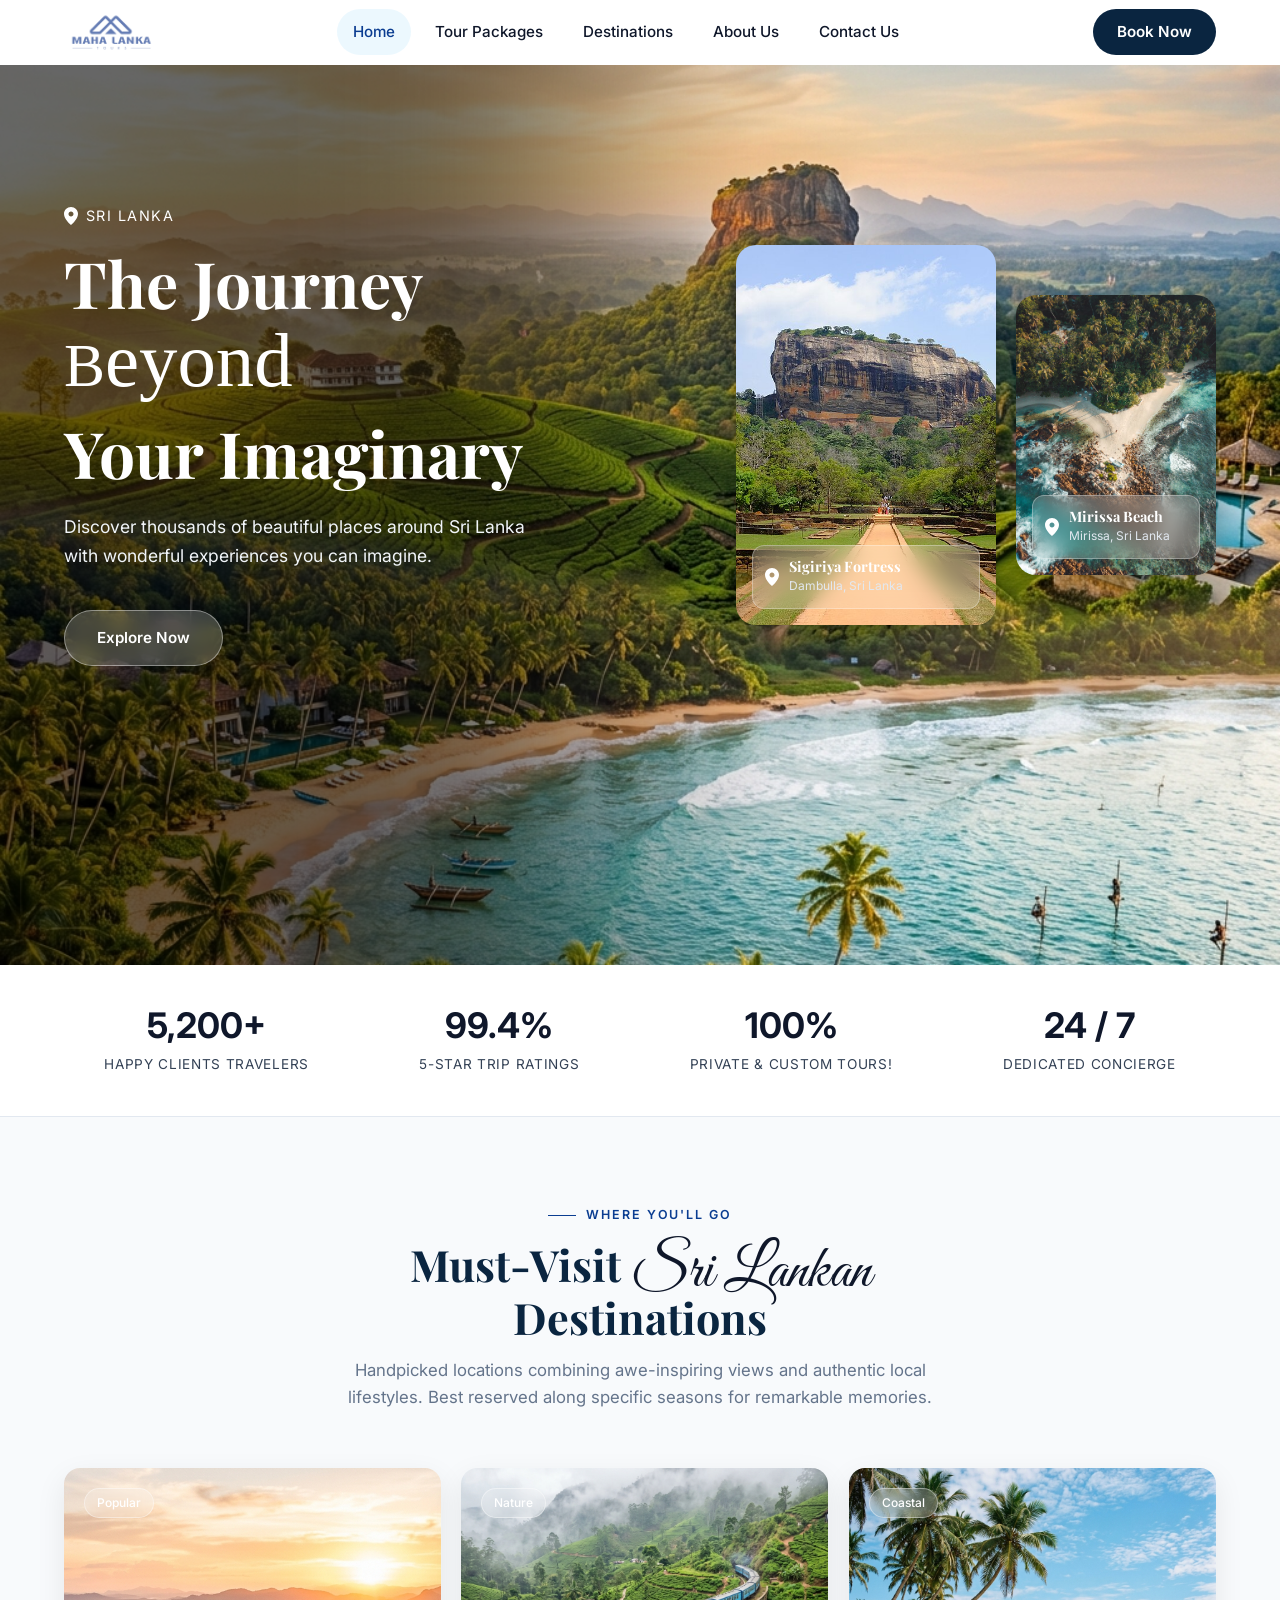
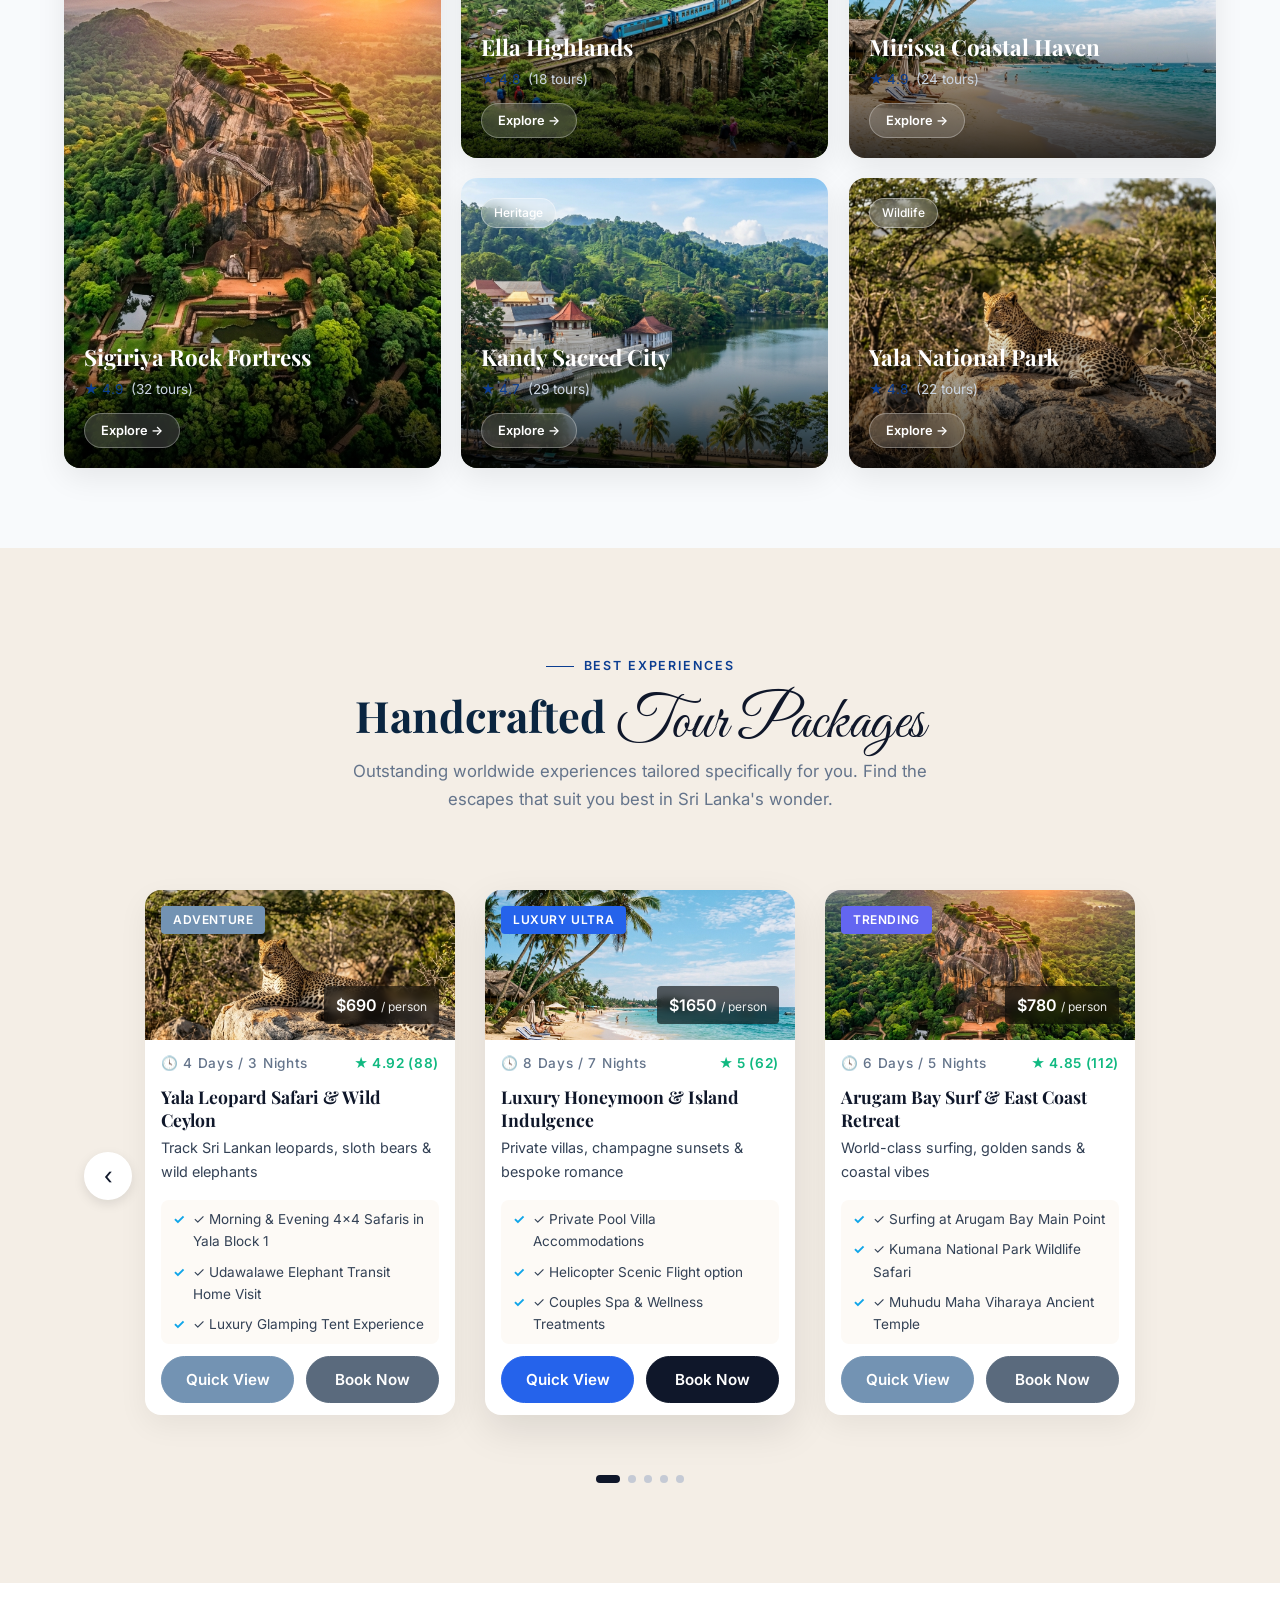
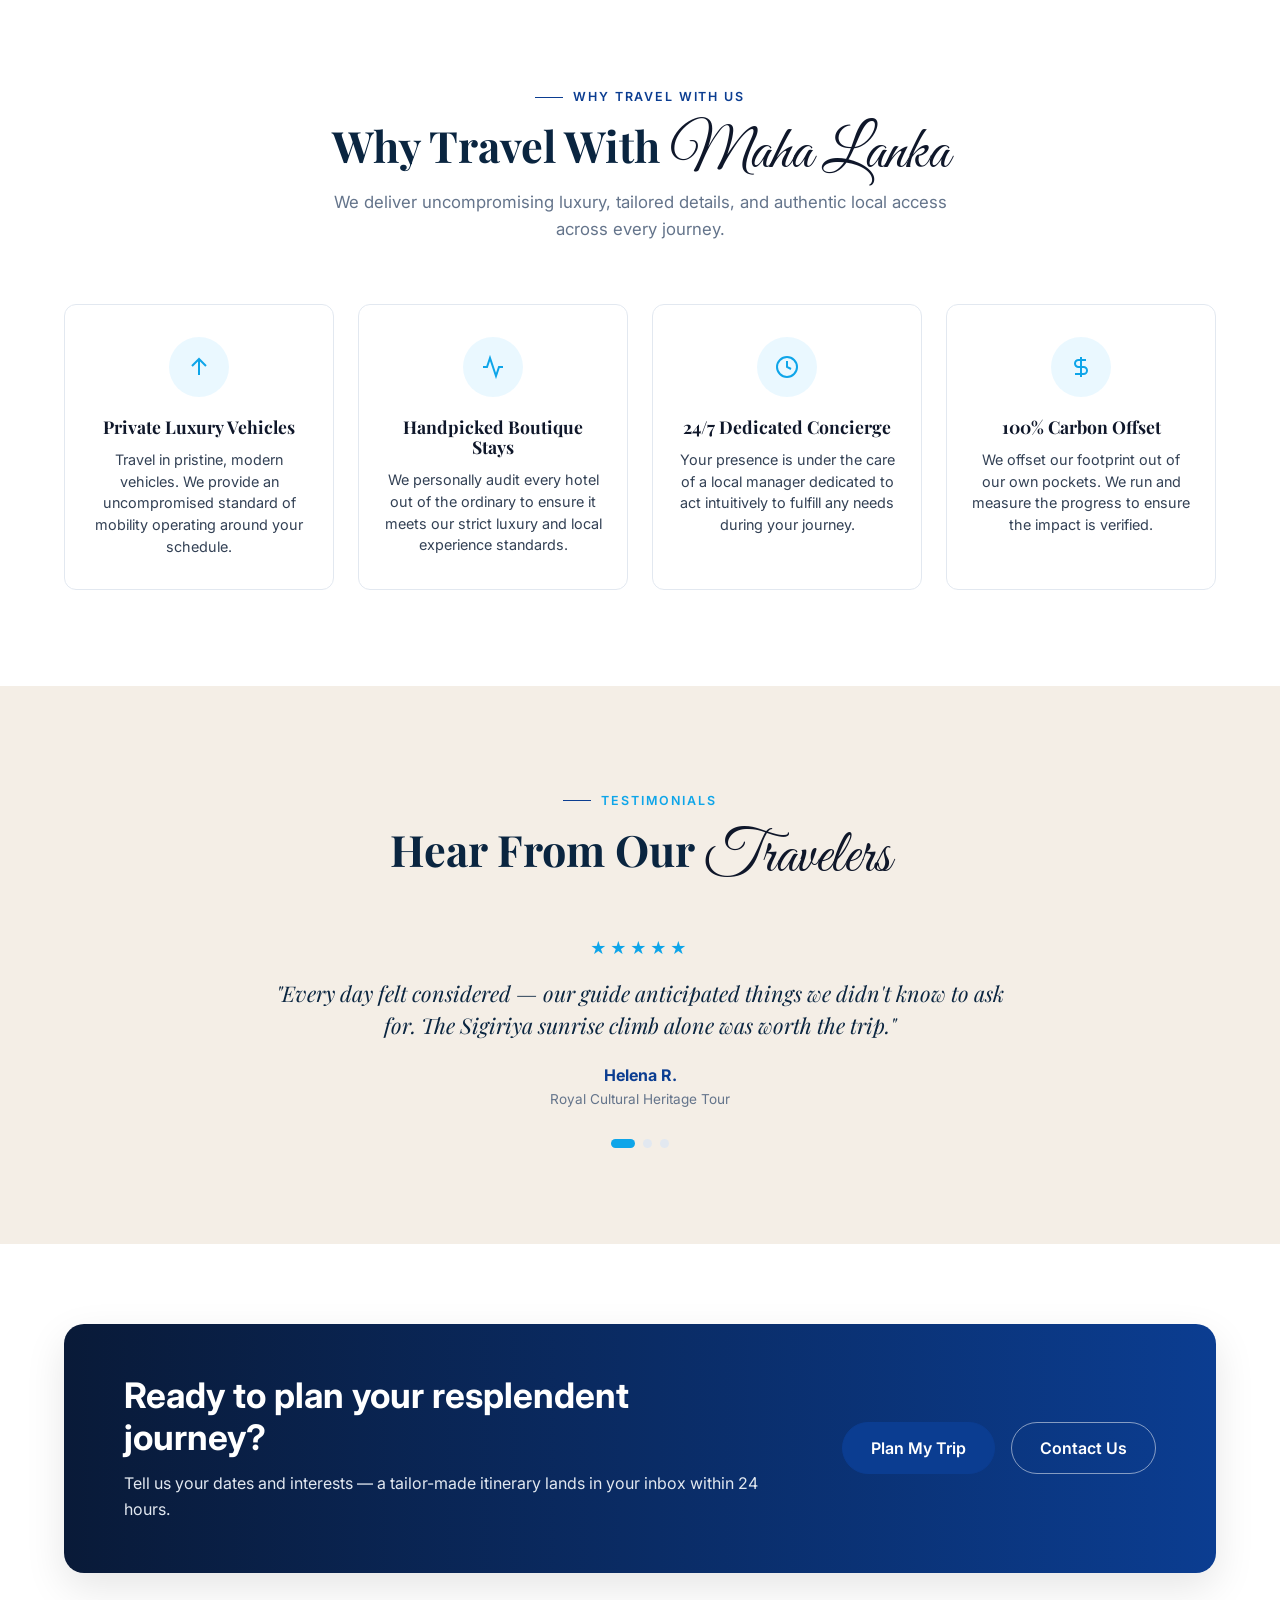
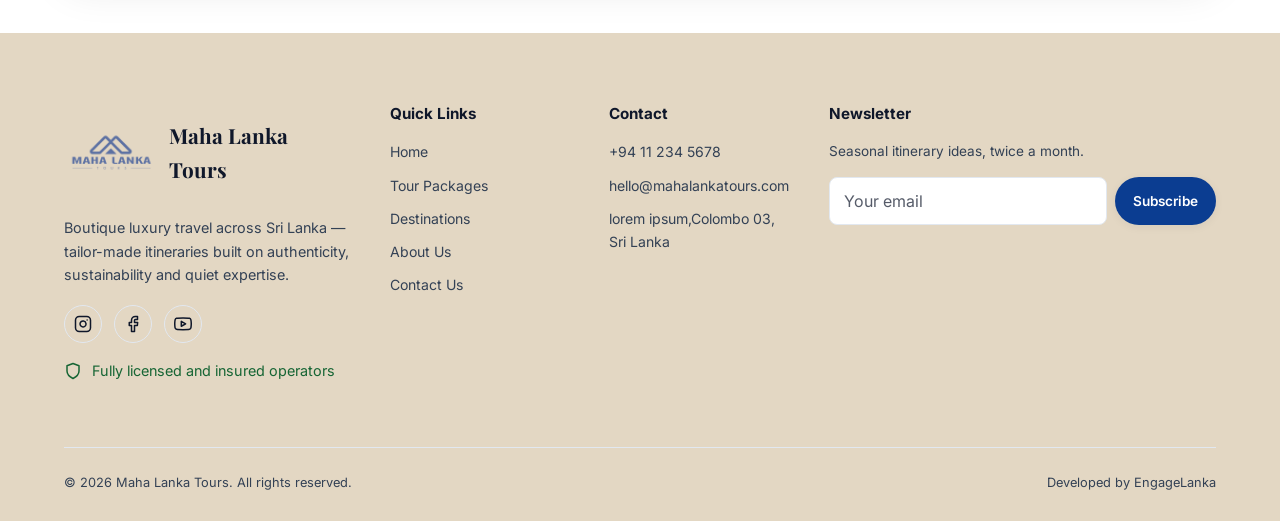
==== commit 7a6de03b: "fit to windw" ====
--- a/index.html
+++ b/index.html
@@ -54,7 +54,7 @@
         </svg>
         SRI LANKA
       </p>
-      <h1>The Journey<br><span style="font-family: 'Reey', cursive; font-weight: normal; font-size: 1.2em;">Beyond</span><br>Your Imaginary</h1>
+      <h1>The Journey<br><span style="font-family: 'Reey', cursive; font-weight: normal; font-size: 1.2em;"><span style="font-size: 0.8em;">B</span>eyond</span><br><span style="display: inline-block; margin-top: 15px;">Your Imaginary</span></h1>
       <p class="hero-lede">Discover thousands of beautiful places around Sri Lanka<br>with wonderful experiences you can imagine.</p>
       <a href="tours.html" class="btn btn-explore">Explore Now</a>
     </div>
--- a/css/style.css
+++ b/css/style.css
@@ -525,6 +525,7 @@
   padding: 150px 0 90px;
   position: relative;
   overflow: hidden;
+  min-height: 100vh;
 }
 .page-hero .eyebrow { color: var(--gold-light); }
 .page-hero .eyebrow::before { background: var(--gold-light); }
@@ -597,7 +598,7 @@
 /* ---------- About Hero ---------- */
 .about-hero {
   position: relative;
-  min-height: 520px;
+  min-height: 100vh;
   display: flex;
   align-items: center;
   justify-content: center;
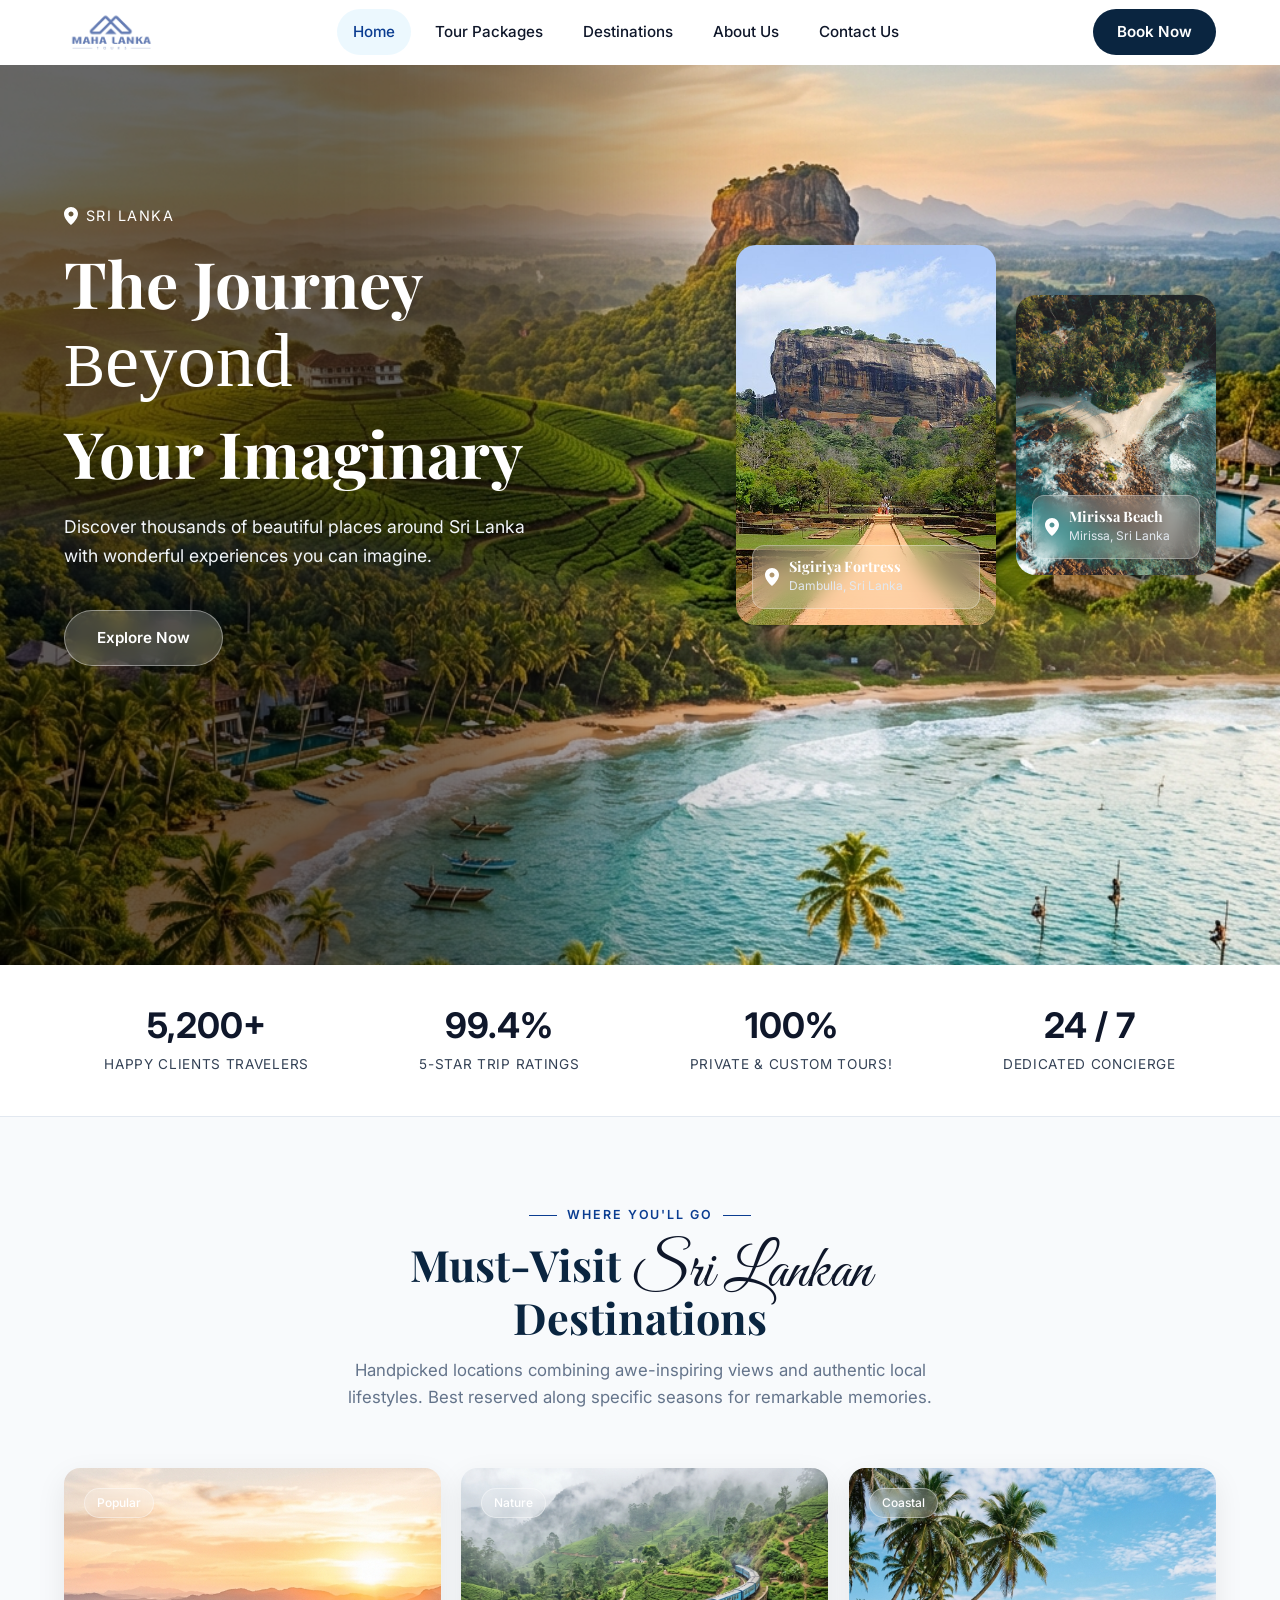
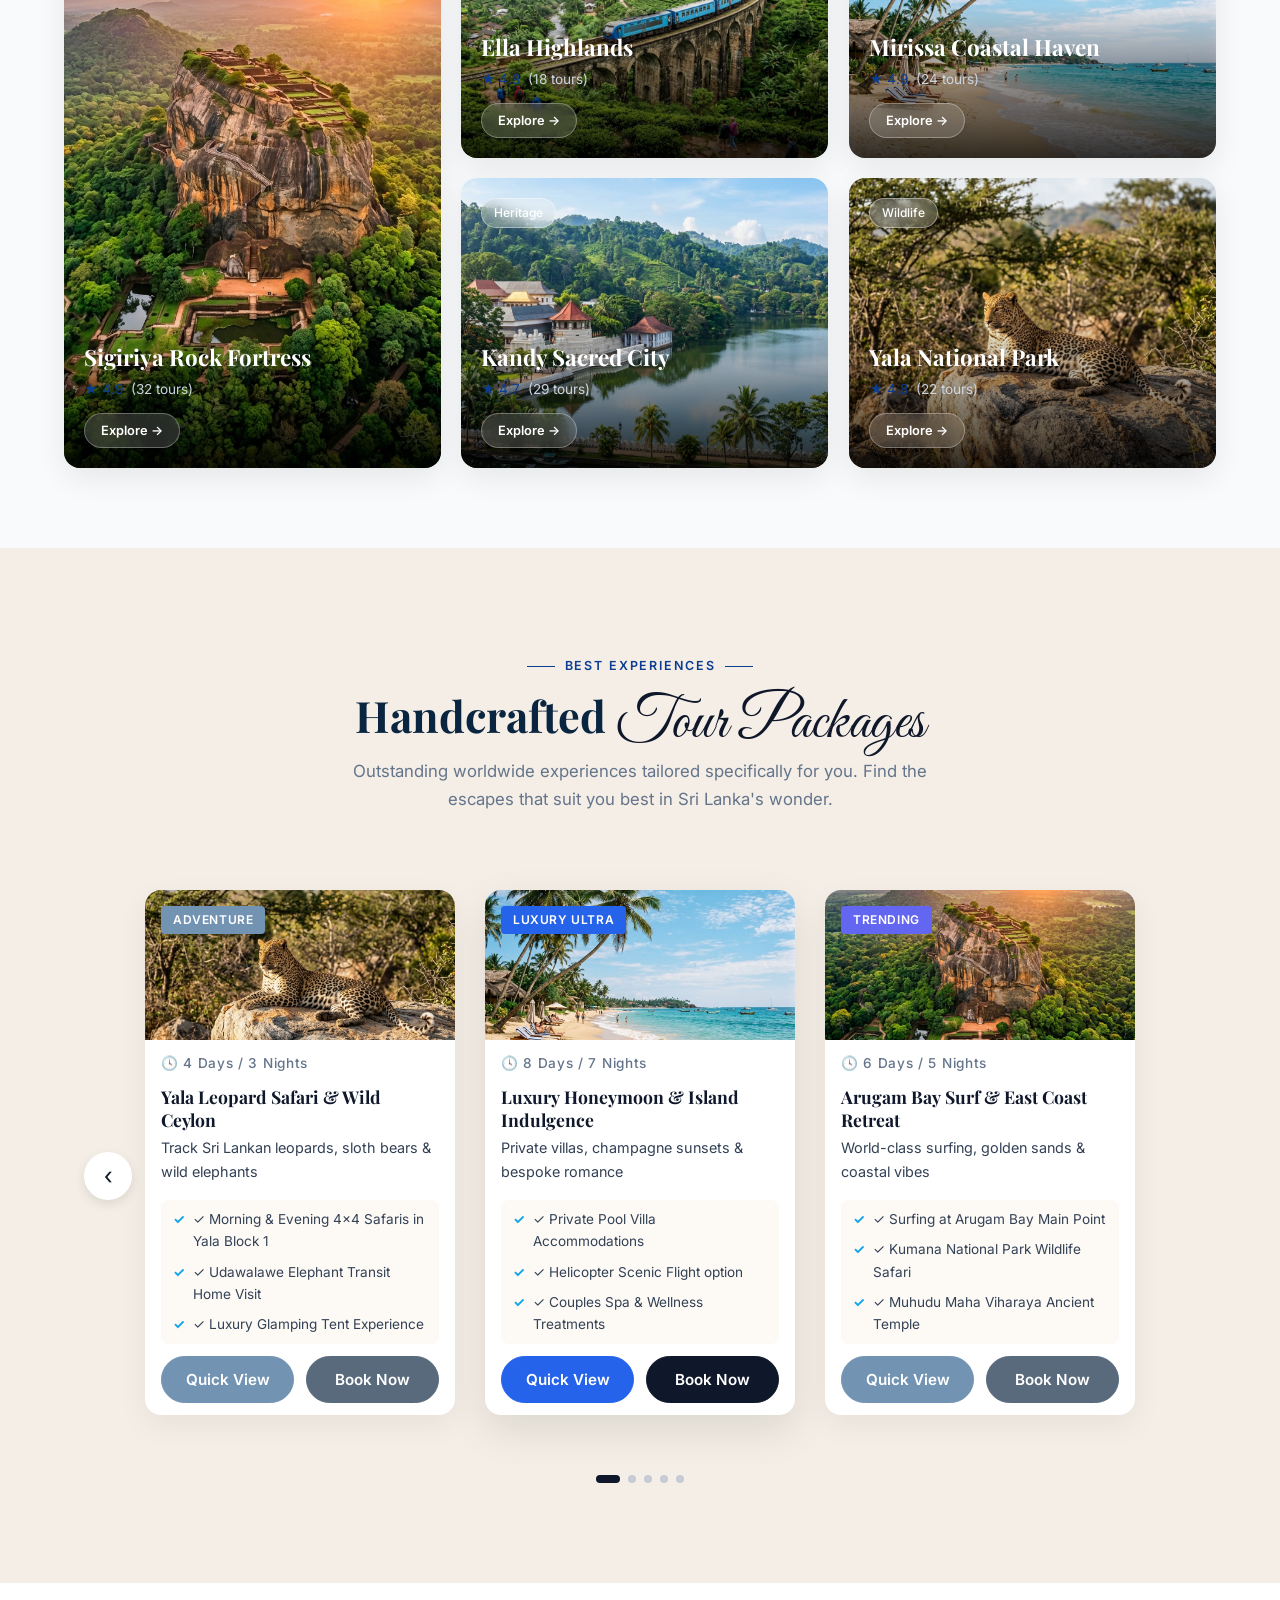
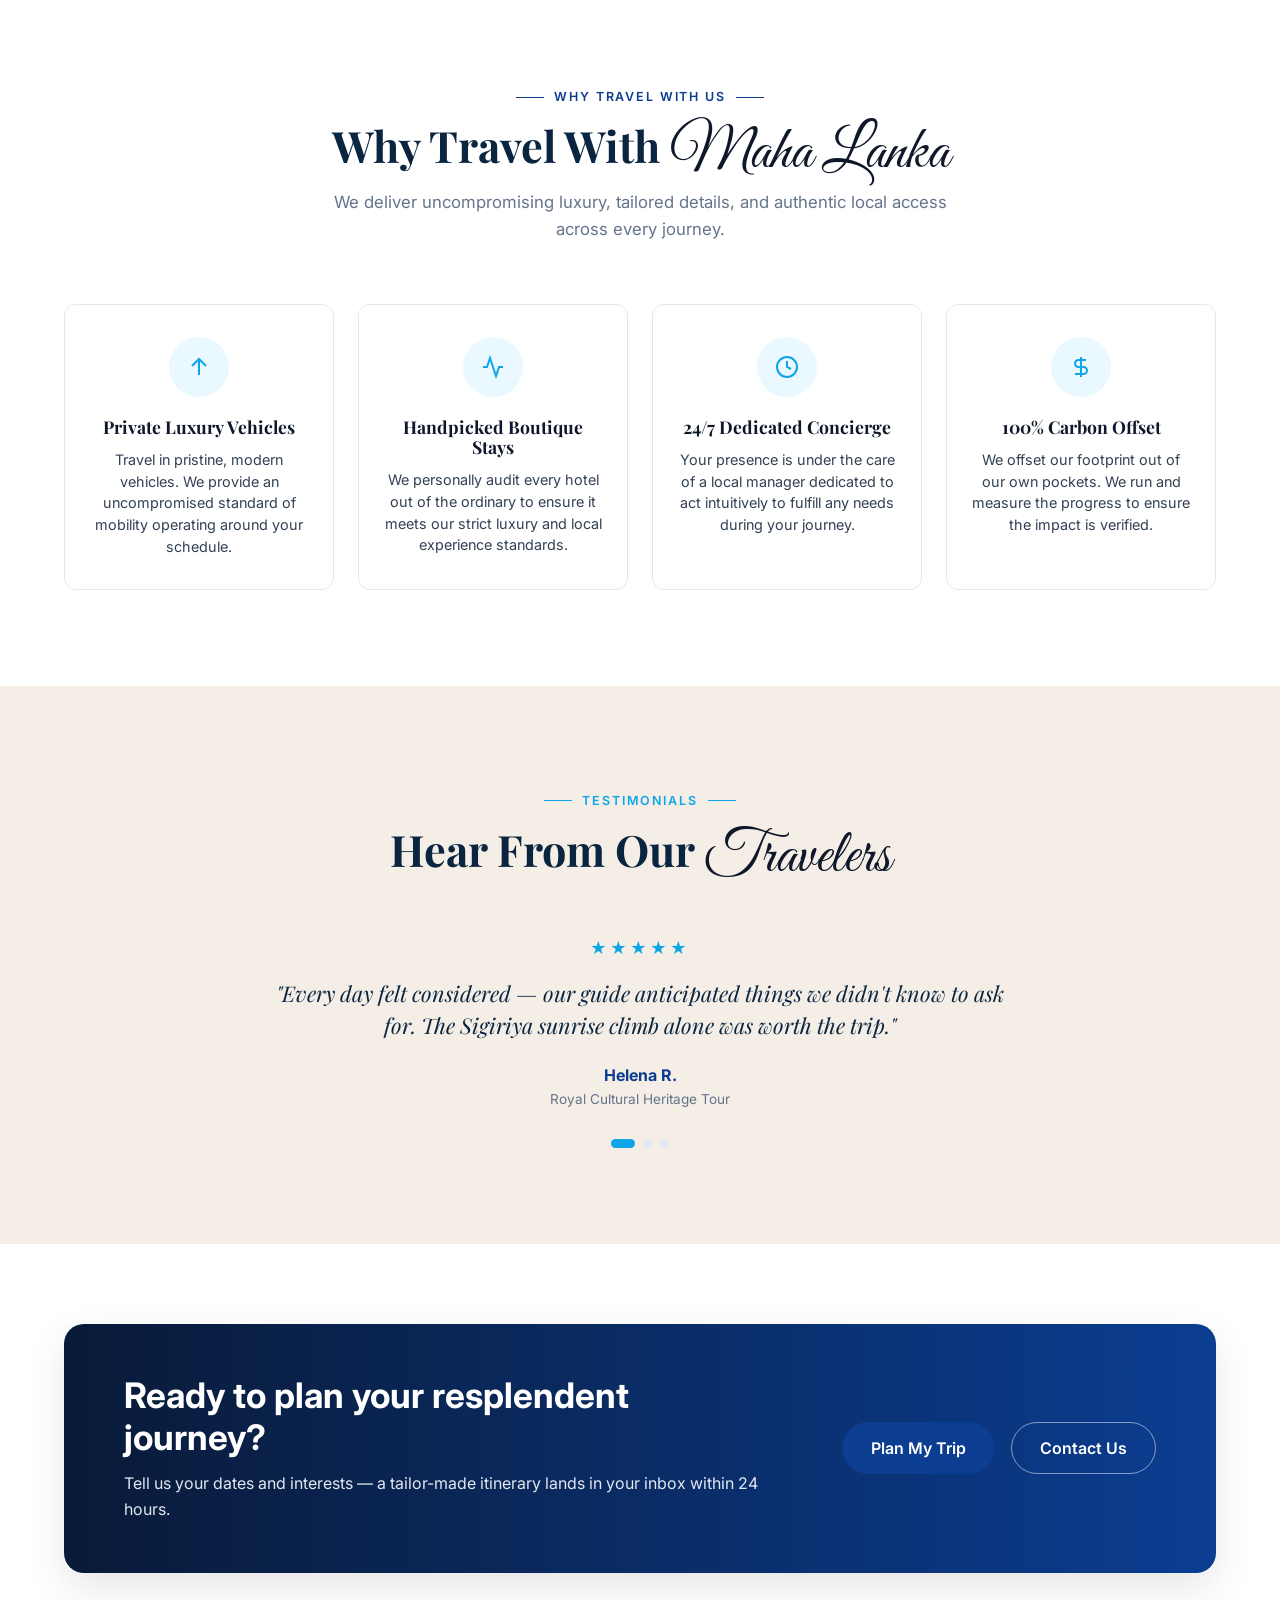
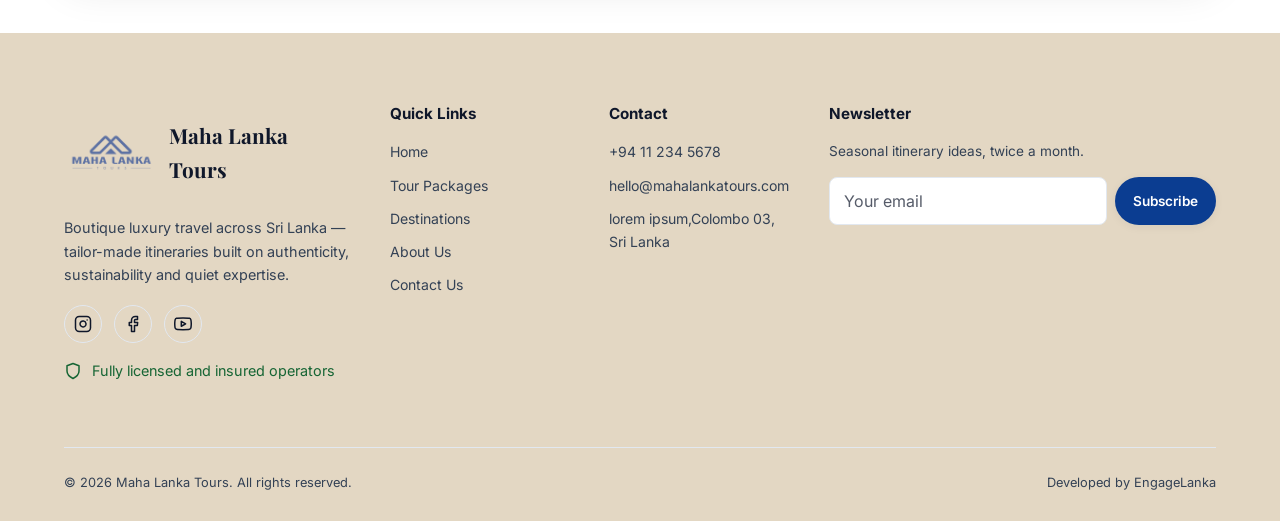
==== commit 7b578dd2: "tour packages" ====
--- a/index.html
+++ b/index.html
@@ -213,12 +213,10 @@
           <div class="tour-img">
             <span class="tour-tag">Adventure</span>
             <img src="images/ella_nine_arch.png" alt="Ella Highlands">
-            <div class="tour-price">$750 <small>/ person</small></div>
           </div>
           <div class="tour-body">
             <div style="display: flex; justify-content: space-between;">
               <p class="tour-meta" style="color: var(--text-muted); text-transform: none;">🕓 6 Days / 5 Nights</p>
-              <p class="tour-meta" style="color: #10b981; font-weight: 600; text-transform: none;">★ 4.70 (45)</p>
             </div>
             <h3>Ella & Hill Country Highlands Escape</h3>
             <p class="tour-desc">Misty tea hills & the nine arches bridge</p>
@@ -234,12 +232,10 @@
           <div class="tour-img">
             <span class="tour-tag" style="background: #7393B3;">ADVENTURE</span>
             <img src="images/yala_leopard_safari.png" alt="Yala Wildlife">
-            <div class="tour-price">$690 <small>/ person</small></div>
           </div>
           <div class="tour-body">
             <div style="display: flex; justify-content: space-between;">
               <p class="tour-meta" style="color: var(--text-muted); text-transform: none;">🕓 4 Days / 3 Nights</p>
-              <p class="tour-meta" style="color: #10b981; font-weight: 600; text-transform: none;">★ 4.92 (88)</p>
             </div>
             <h3>Yala Leopard Safari & Wild Ceylon</h3>
             <p class="tour-desc">Track Sri Lankan leopards, sloth bears & wild elephants</p>
@@ -260,12 +256,10 @@
           <div class="tour-img">
             <span class="tour-tag" style="background: #2563eb;">LUXURY ULTRA</span>
             <img src="images/mirissa_beach_whale.png" alt="Southern Paradise">
-            <div class="tour-price">$1650 <small>/ person</small></div>
           </div>
           <div class="tour-body">
             <div style="display: flex; justify-content: space-between;">
               <p class="tour-meta" style="color: var(--text-muted); text-transform: none;">🕓 8 Days / 7 Nights</p>
-              <p class="tour-meta" style="color: #10b981; font-weight: 600; text-transform: none;">★ 5 (62)</p>
             </div>
             <h3>Luxury Honeymoon & Island Indulgence</h3>
             <p class="tour-desc">Private villas, champagne sunsets & bespoke romance</p>
@@ -286,12 +280,10 @@
           <div class="tour-img">
             <span class="tour-tag" style="background: #6366f1;">TRENDING</span>
             <img src="images/sigiriya_rock.png" alt="Arugam Bay">
-            <div class="tour-price">$780 <small>/ person</small></div>
           </div>
           <div class="tour-body">
             <div style="display: flex; justify-content: space-between;">
               <p class="tour-meta" style="color: var(--text-muted); text-transform: none;">🕓 6 Days / 5 Nights</p>
-              <p class="tour-meta" style="color: #10b981; font-weight: 600; text-transform: none;">★ 4.85 (112)</p>
             </div>
             <h3>Arugam Bay Surf & East Coast Retreat</h3>
             <p class="tour-desc">World-class surfing, golden sands & coastal vibes</p>
@@ -312,12 +304,10 @@
           <div class="tour-img">
             <span class="tour-tag" style="background: #6366f1;">BESTSELLER</span>
             <img src="images/sigiriya_rock.png" alt="Royal Cultural">
-            <div class="tour-price">$850 <small>/ person</small></div>
           </div>
           <div class="tour-body">
             <div style="display: flex; justify-content: space-between;">
               <p class="tour-meta" style="color: var(--text-muted); text-transform: none;">🕓 6 Days / 5 Nights</p>
-              <p class="tour-meta" style="color: #10b981; font-weight: 600; text-transform: none;">★ 4.9 (128)</p>
             </div>
             <h3>The Royal Cultural Heritage Tour</h3>
             <p class="tour-desc">Explore Sigiriya, Dambulla & Kandy Sacred Temples</p>
--- a/css/style.css
+++ b/css/style.css
@@ -78,11 +78,12 @@
   font-weight: 600;
   margin-bottom: 14px;
 }
-.eyebrow::before {
+.eyebrow::before,
+.eyebrow[style*="center"]::after {
   content: '';
   width: 28px;
   height: 1px;
-  background: var(--brand-blue);
+  background: currentColor;
 }
 
 .section { padding: 96px 0; }
@@ -599,12 +600,8 @@
 .about-hero {
   position: relative;
   min-height: 100vh;
-  display: flex;
-  align-items: center;
-  justify-content: center;
   background: url('../images/slideshow1/jerry-kavan-i9eaAR4dWi8-unsplash.jpg') no-repeat center center / cover;
-  text-align: center;
-  padding-bottom: 120px;
+  padding: 150px 0 90px;
 }
 .about-title {
   color: var(--white);
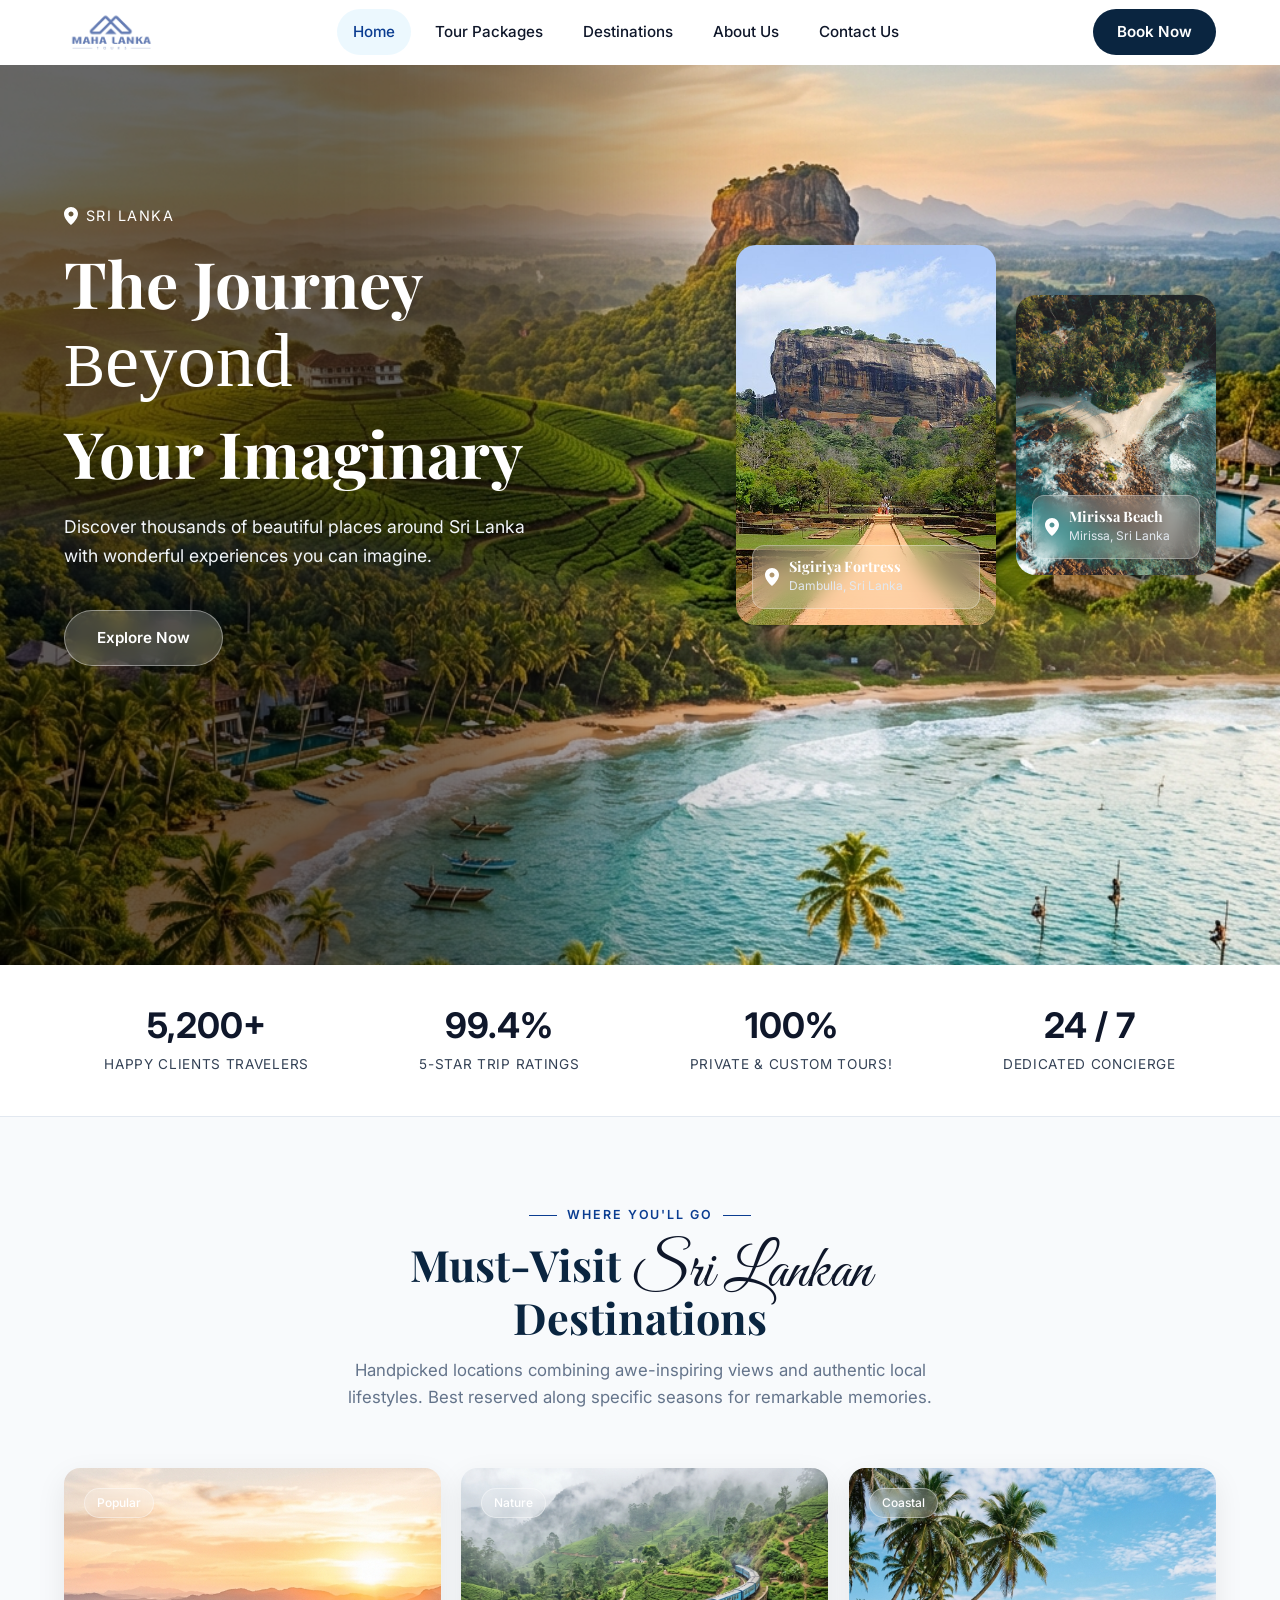
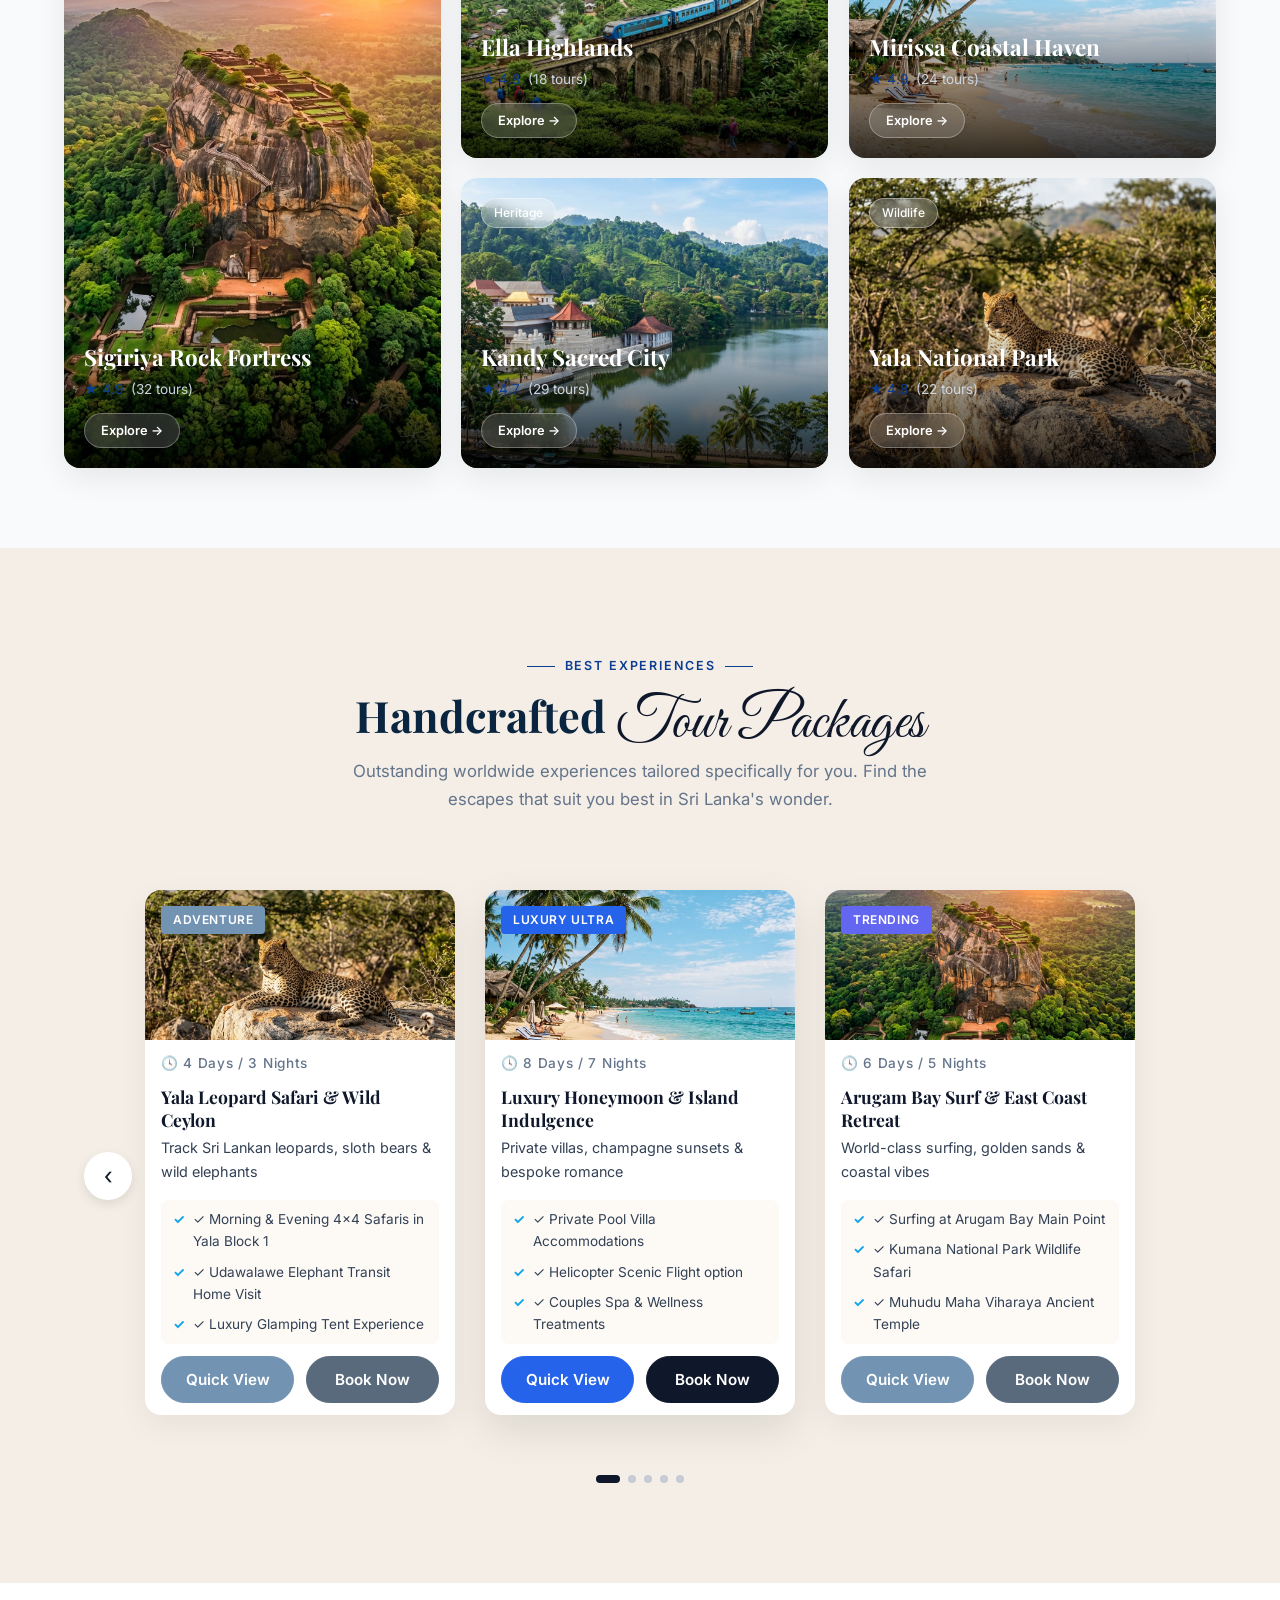
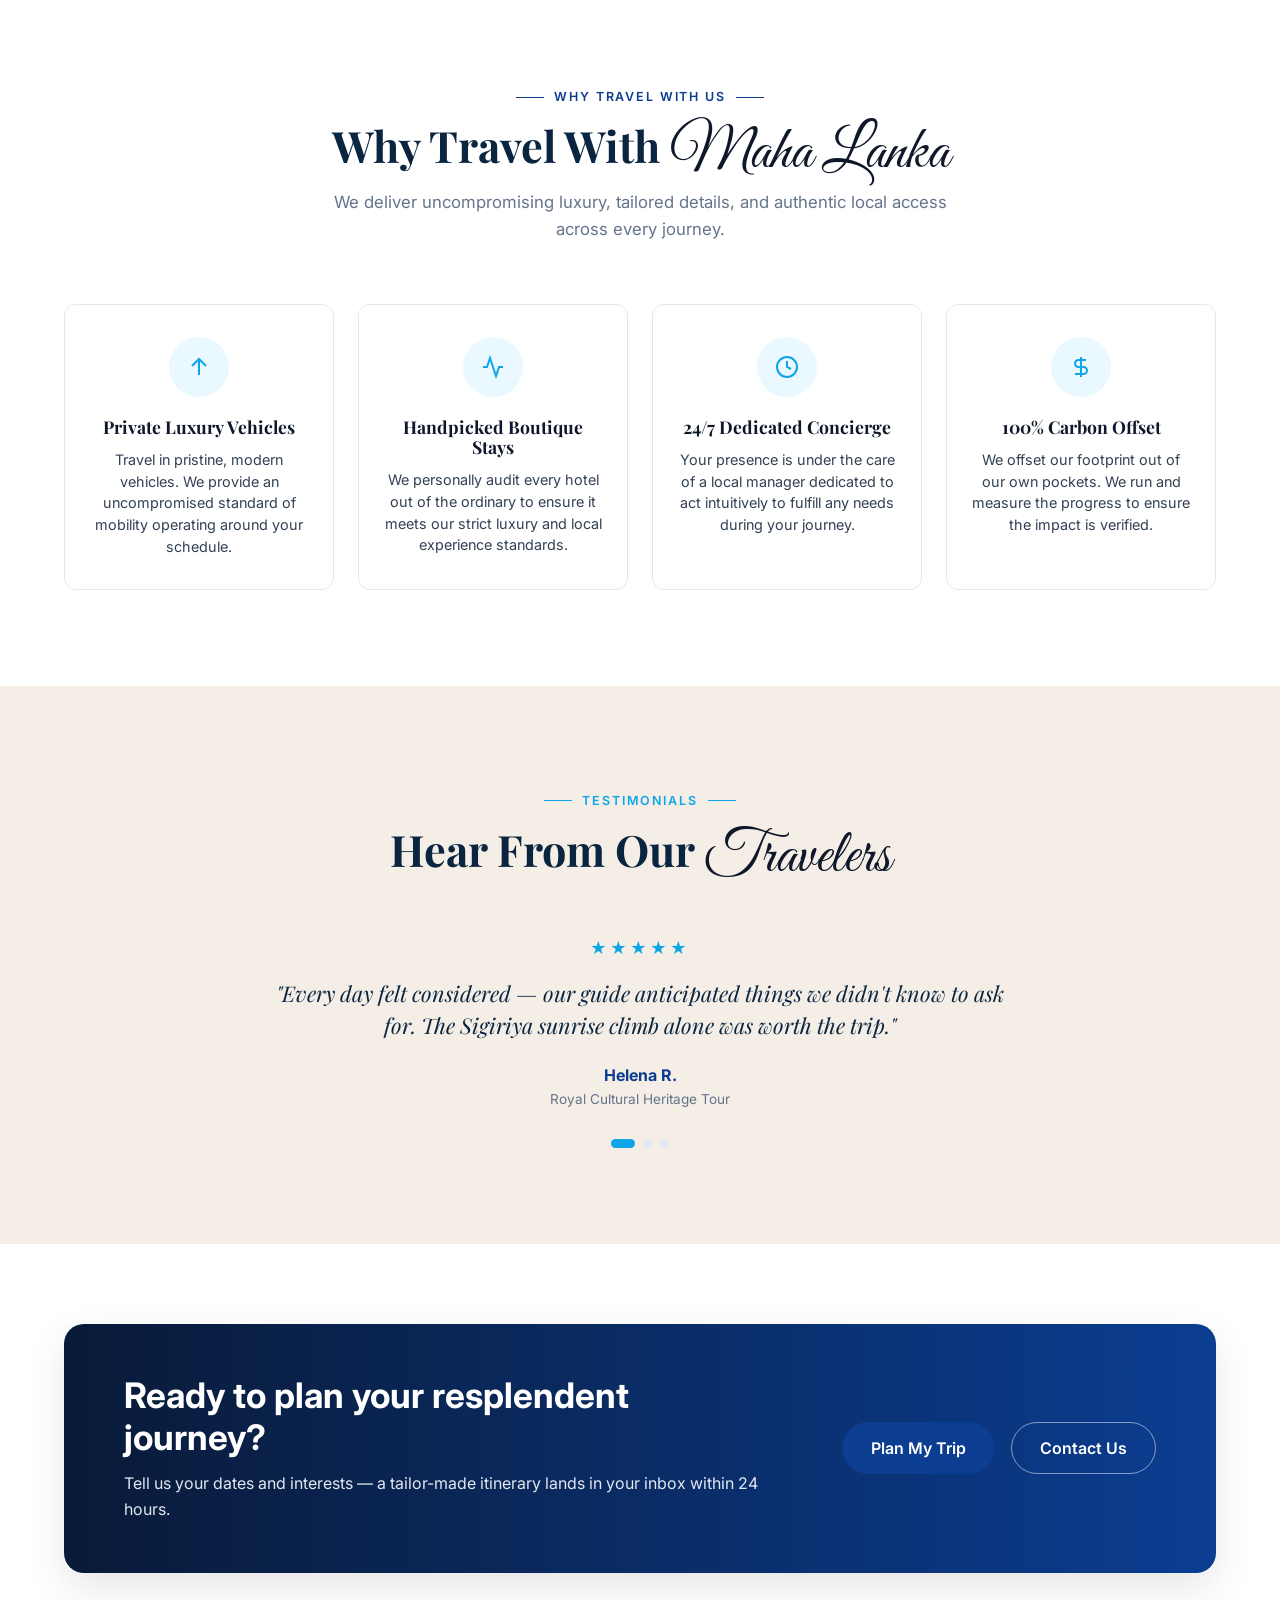
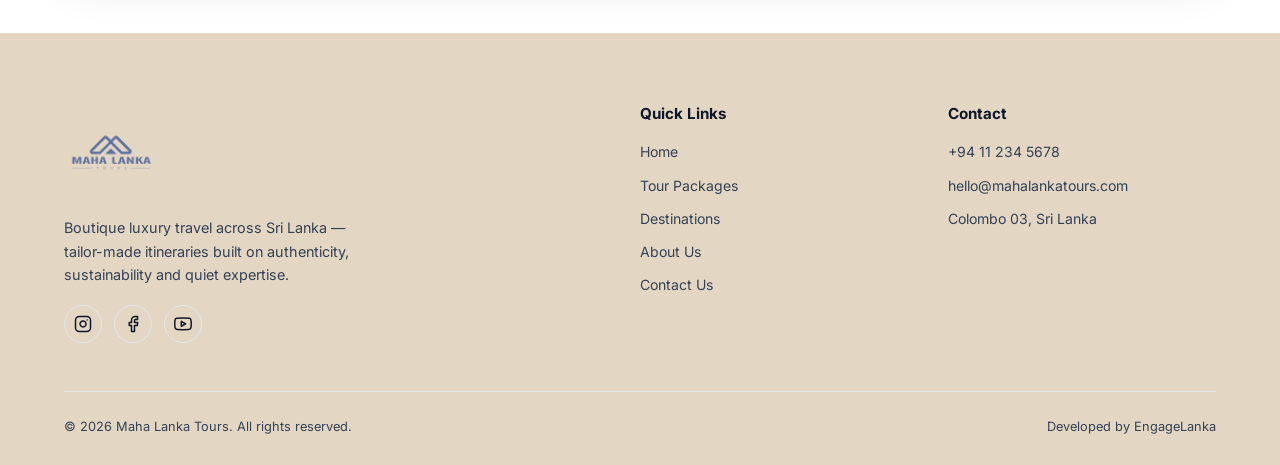
==== commit 23e737d8: "refactor: streamline footer components by removing newsletter and branding elements across site page" ====
--- a/index.html
+++ b/index.html
@@ -434,7 +434,6 @@
       <div class="footer-brand">
         <a href="index.html" class="brand">
           <img src="images/mlankalogo_transparent.png" alt="Maha Lanka Tours Logo" class="brand-mark">
-          <span>Maha Lanka Tours</span>
         </a>
         <p>Boutique luxury travel across Sri Lanka — tailor-made itineraries built on authenticity, sustainability and quiet expertise.</p>
         <div class="social-row">
@@ -442,7 +441,6 @@
           <a href="#" aria-label="Facebook" style="display:inline-flex;align-items:center;justify-content:center;"><svg width="18" height="18" viewBox="0 0 24 24" fill="none" stroke="currentColor" stroke-width="2" stroke-linecap="round" stroke-linejoin="round"><path d="M18 2h-3a5 5 0 0 0-5 5v3H7v4h3v8h4v-8h3.81l.39-4h-4.2V7a1 1 0 0 1 1-1h3z"></path></svg></a>
           <a href="#" aria-label="YouTube" style="display:inline-flex;align-items:center;justify-content:center;"><svg width="18" height="18" viewBox="0 0 24 24" fill="none" stroke="currentColor" stroke-width="2" stroke-linecap="round" stroke-linejoin="round"><path d="M22.54 6.42a2.78 2.78 0 0 0-1.94-2C18.88 4 12 4 12 4s-6.88 0-8.6.46a2.78 2.78 0 0 0-1.94 2A29 29 0 0 0 1 11.75a29 29 0 0 0 .46 5.33 2.78 2.78 0 0 0 1.94 2c1.72.46 8.6.46 8.6.46s6.88 0 8.6-.46a2.78 2.78 0 0 0 1.94-2 29 29 0 0 0 .46-5.33 29 29 0 0 0-.46-5.33z"></path><polygon points="9.75 15.02 15.5 11.75 9.75 8.48 9.75 15.02"></polygon></svg></a>
         </div>
-        <p class="sustain-note"><svg width="18" height="18" viewBox="0 0 24 24" fill="none" stroke="currentColor" stroke-width="2" stroke-linecap="round" stroke-linejoin="round"><path d="M12 22s8-4 8-10V5l-8-3-8 3v7c0 6 8 10 8 10z"></path></svg> Fully licensed and insured operators</p>
       </div>
       <div class="footer-col">
         <h4>Quick Links</h4>
@@ -459,21 +457,13 @@
         <ul>
           <li>+94 11 234 5678</li>
           <li>hello@mahalankatours.com</li>
-          <li>lorem ipsum,Colombo 03, Sri Lanka</li>
+          <li>Colombo 03, Sri Lanka</li>
         </ul>
-      </div>
-      <div class="footer-col">
-        <h4>Newsletter</h4>
-        <p style="font-size:0.85rem">Seasonal itinerary ideas, twice a month.</p>
-        <form class="newsletter-form">
-          <input type="email" placeholder="Your email" required aria-label="Email for newsletter">
-          <button class="btn btn-primary btn-sm" type="submit">Subscribe</button>
-        </form>
       </div>
     </div>
     <div class="footer-bottom">
       <span>© 2026 Maha Lanka Tours. All rights reserved.</span>
-      <span>Developed by <a href="https://engagelank.com">EngageLanka</a></span>
+      <span>Developed by <a href="https://engagelanka.com">EngageLanka</a></span>
     </div>
   </div>
 </footer>
--- a/css/style.css
+++ b/css/style.css
@@ -424,7 +424,7 @@
 
 /* ---------- Footer ---------- */
 .site-footer { background: #e3d7c3; color: var(--text-light); padding: 72px 0 28px; }
-.footer-grid { display: grid; grid-template-columns: 1.6fr 1fr 1fr 1.3fr; gap: 40px; margin-bottom: 48px; }
+.footer-grid { display: grid; grid-template-columns: 2fr 1fr 1fr; gap: 40px; margin-bottom: 48px; }
 .footer-brand .brand { color: var(--navy); }
 .footer-brand p { margin: 16px 0; font-size: 0.9rem; max-width: 34ch; }
 .footer-col h4 { color: var(--navy); font-size: 0.95rem; margin-bottom: 18px; font-family: var(--font-body); }
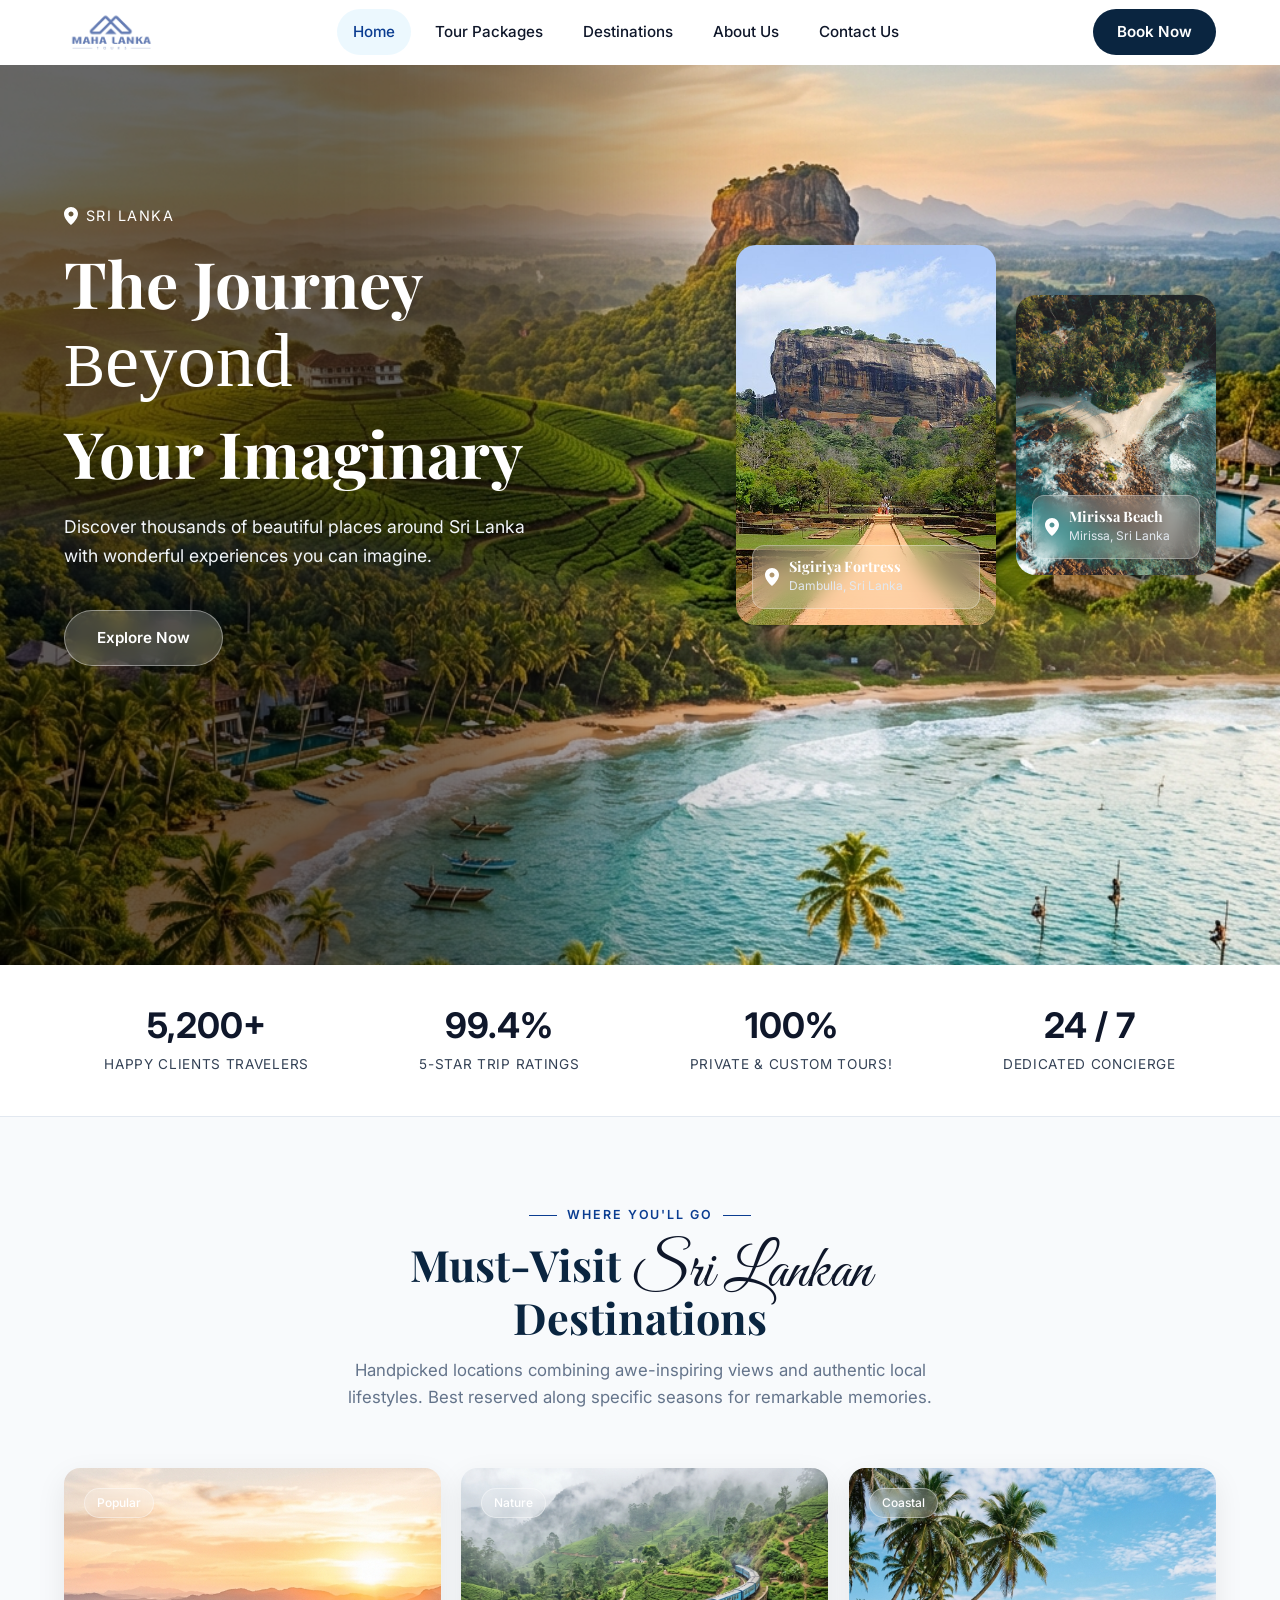
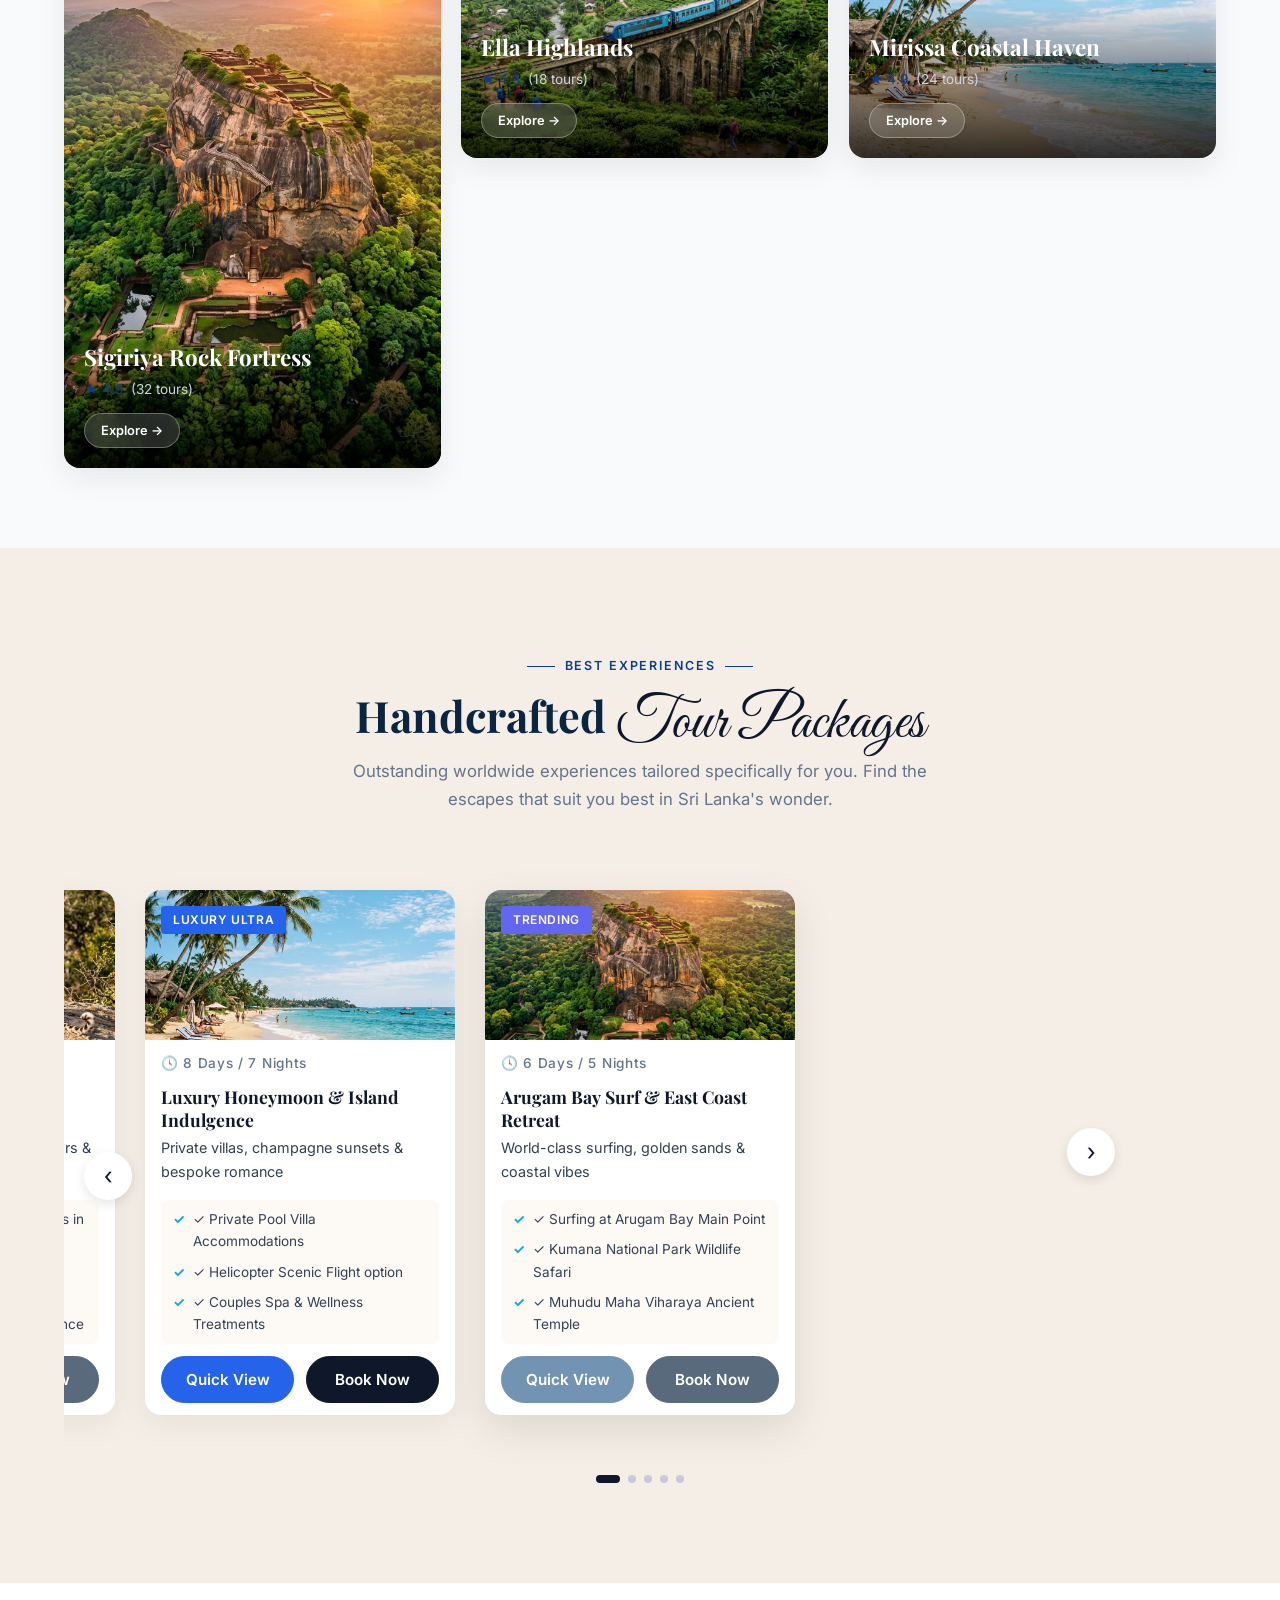
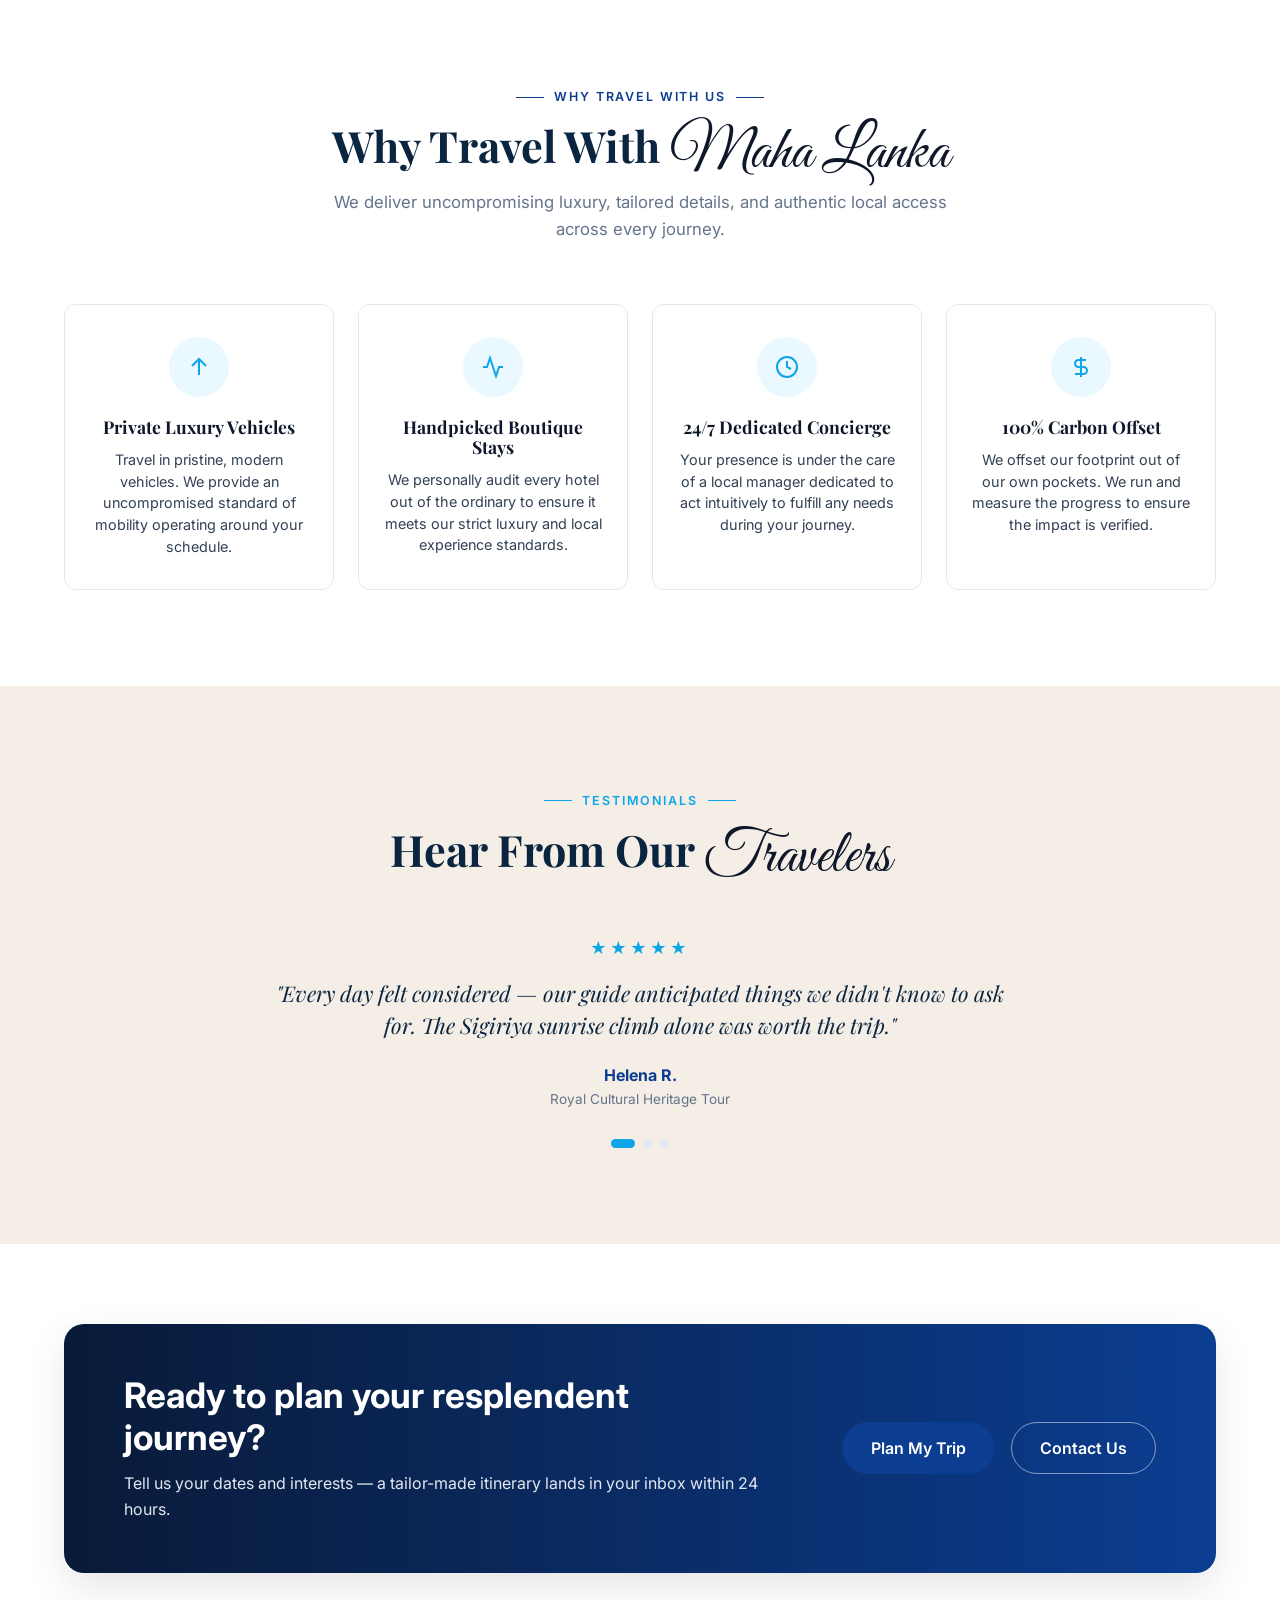
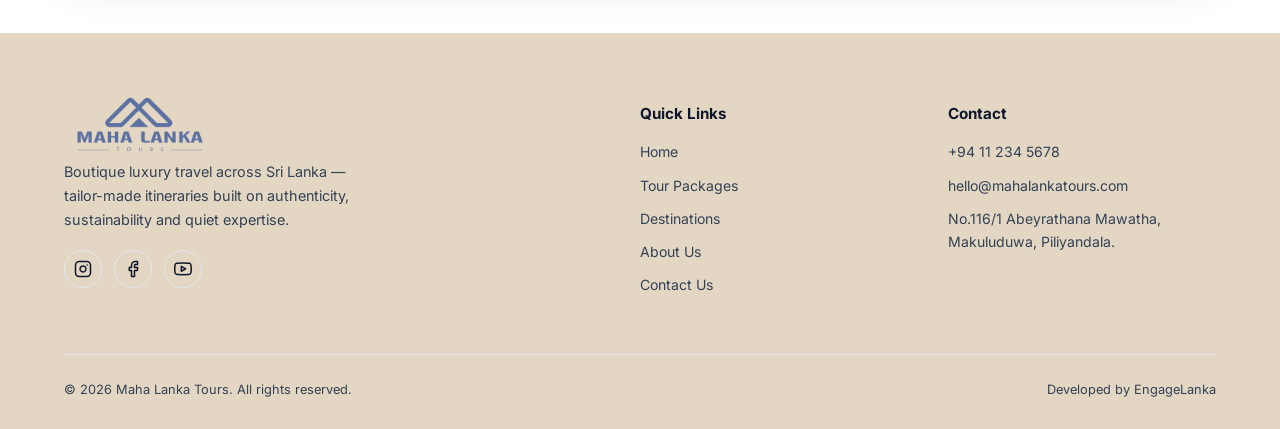
==== commit d0b0d1c5: "changes" ====
--- a/index.html
+++ b/index.html
@@ -457,7 +457,7 @@
         <ul>
           <li>+94 11 234 5678</li>
           <li>hello@mahalankatours.com</li>
-          <li>Colombo 03, Sri Lanka</li>
+          <li>No.116/1 Abeyrathana Mawatha, Makuluduwa, Piliyandala.</li>
         </ul>
       </div>
     </div>
--- a/css/style.css
+++ b/css/style.css
@@ -420,12 +420,14 @@
   color: var(--white);
 }
 .cta-banner h2 { color: var(--white); font-size: 2rem; max-width: 24ch; }
+.cta-banner .script-text { color: var(--white); }
 .cta-banner p { color: #cbd5e1; margin-top: 10px; }
 
 /* ---------- Footer ---------- */
 .site-footer { background: #e3d7c3; color: var(--text-light); padding: 72px 0 28px; }
 .footer-grid { display: grid; grid-template-columns: 2fr 1fr 1fr; gap: 40px; margin-bottom: 48px; }
-.footer-brand .brand { color: var(--navy); }
+.footer-brand .brand { display: inline-block; color: var(--navy); }
+.footer-brand .brand-mark { margin-top: -28px; margin-bottom: -35px; transform: scale(1.6); transform-origin: left center; }
 .footer-brand p { margin: 16px 0; font-size: 0.9rem; max-width: 34ch; }
 .footer-col h4 { color: var(--navy); font-size: 0.95rem; margin-bottom: 18px; font-family: var(--font-body); }
 .footer-col ul li { margin-bottom: 10px; font-size: 0.88rem; }
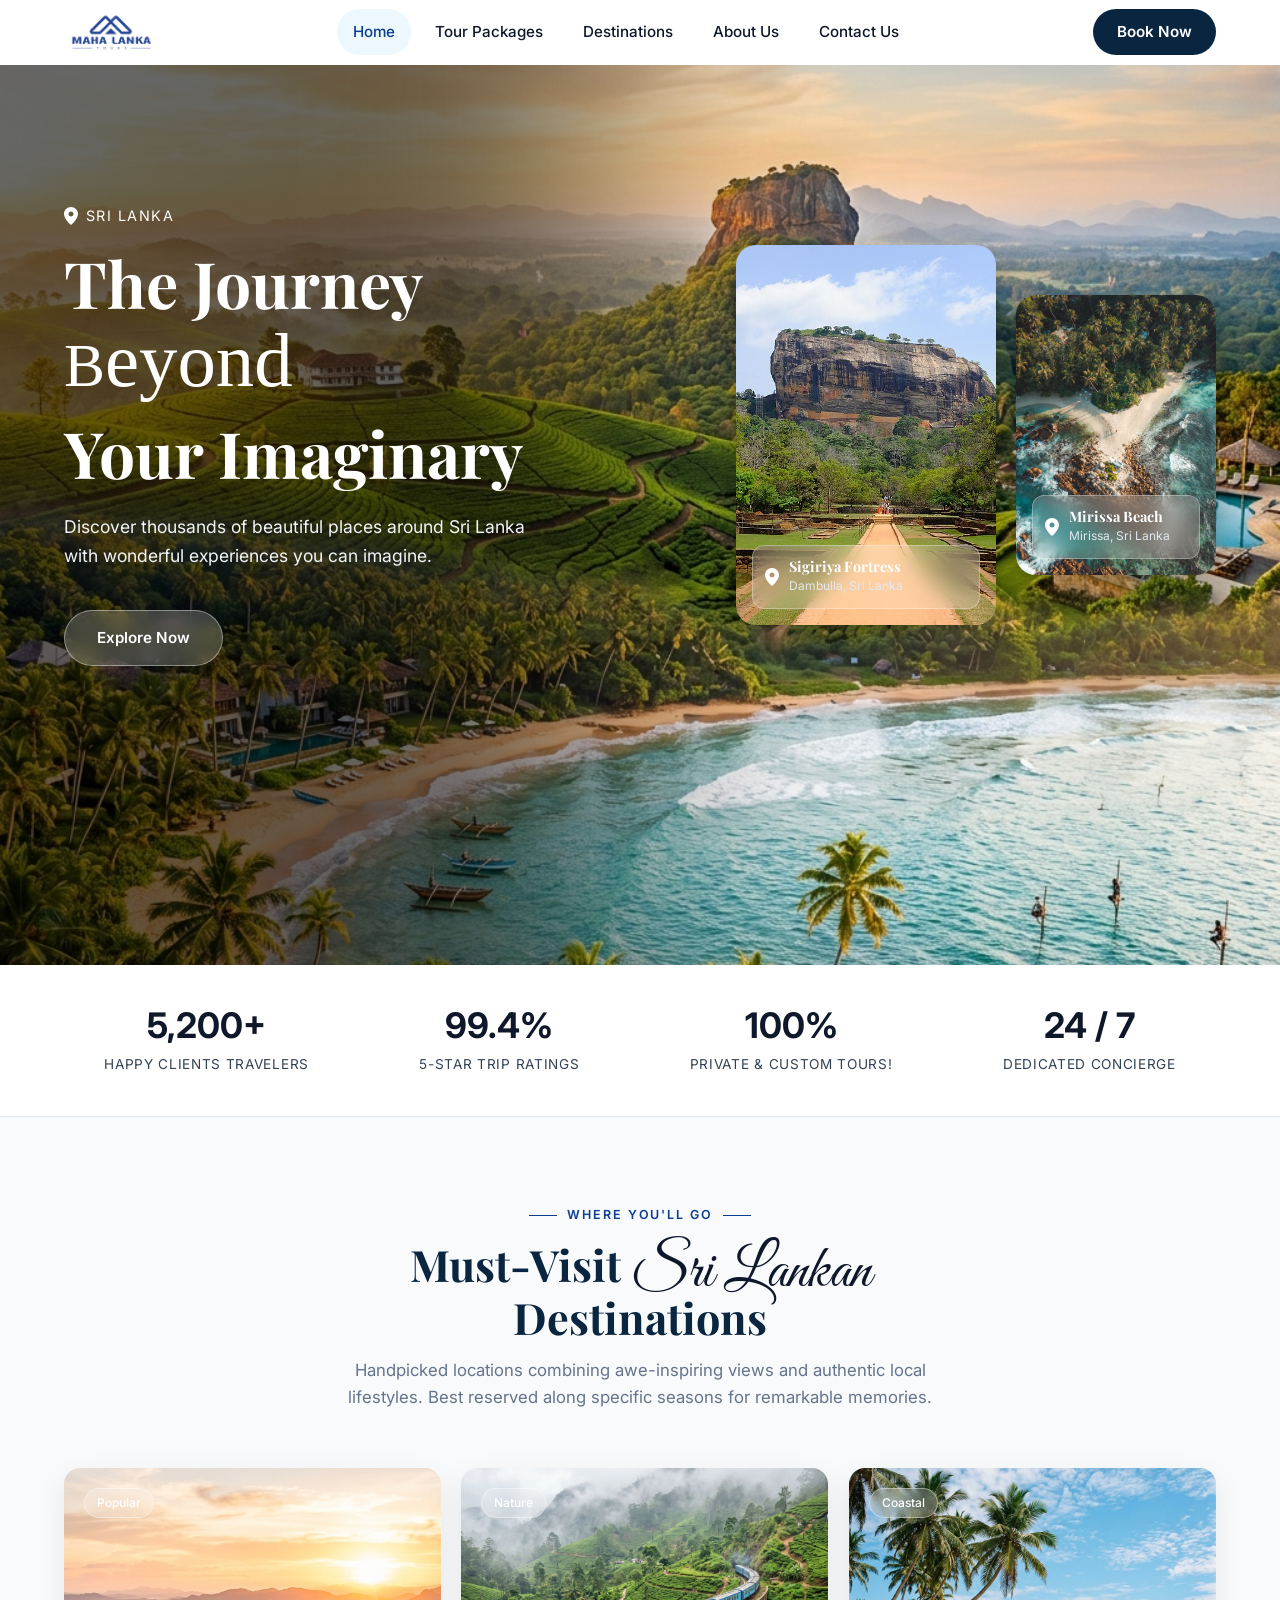
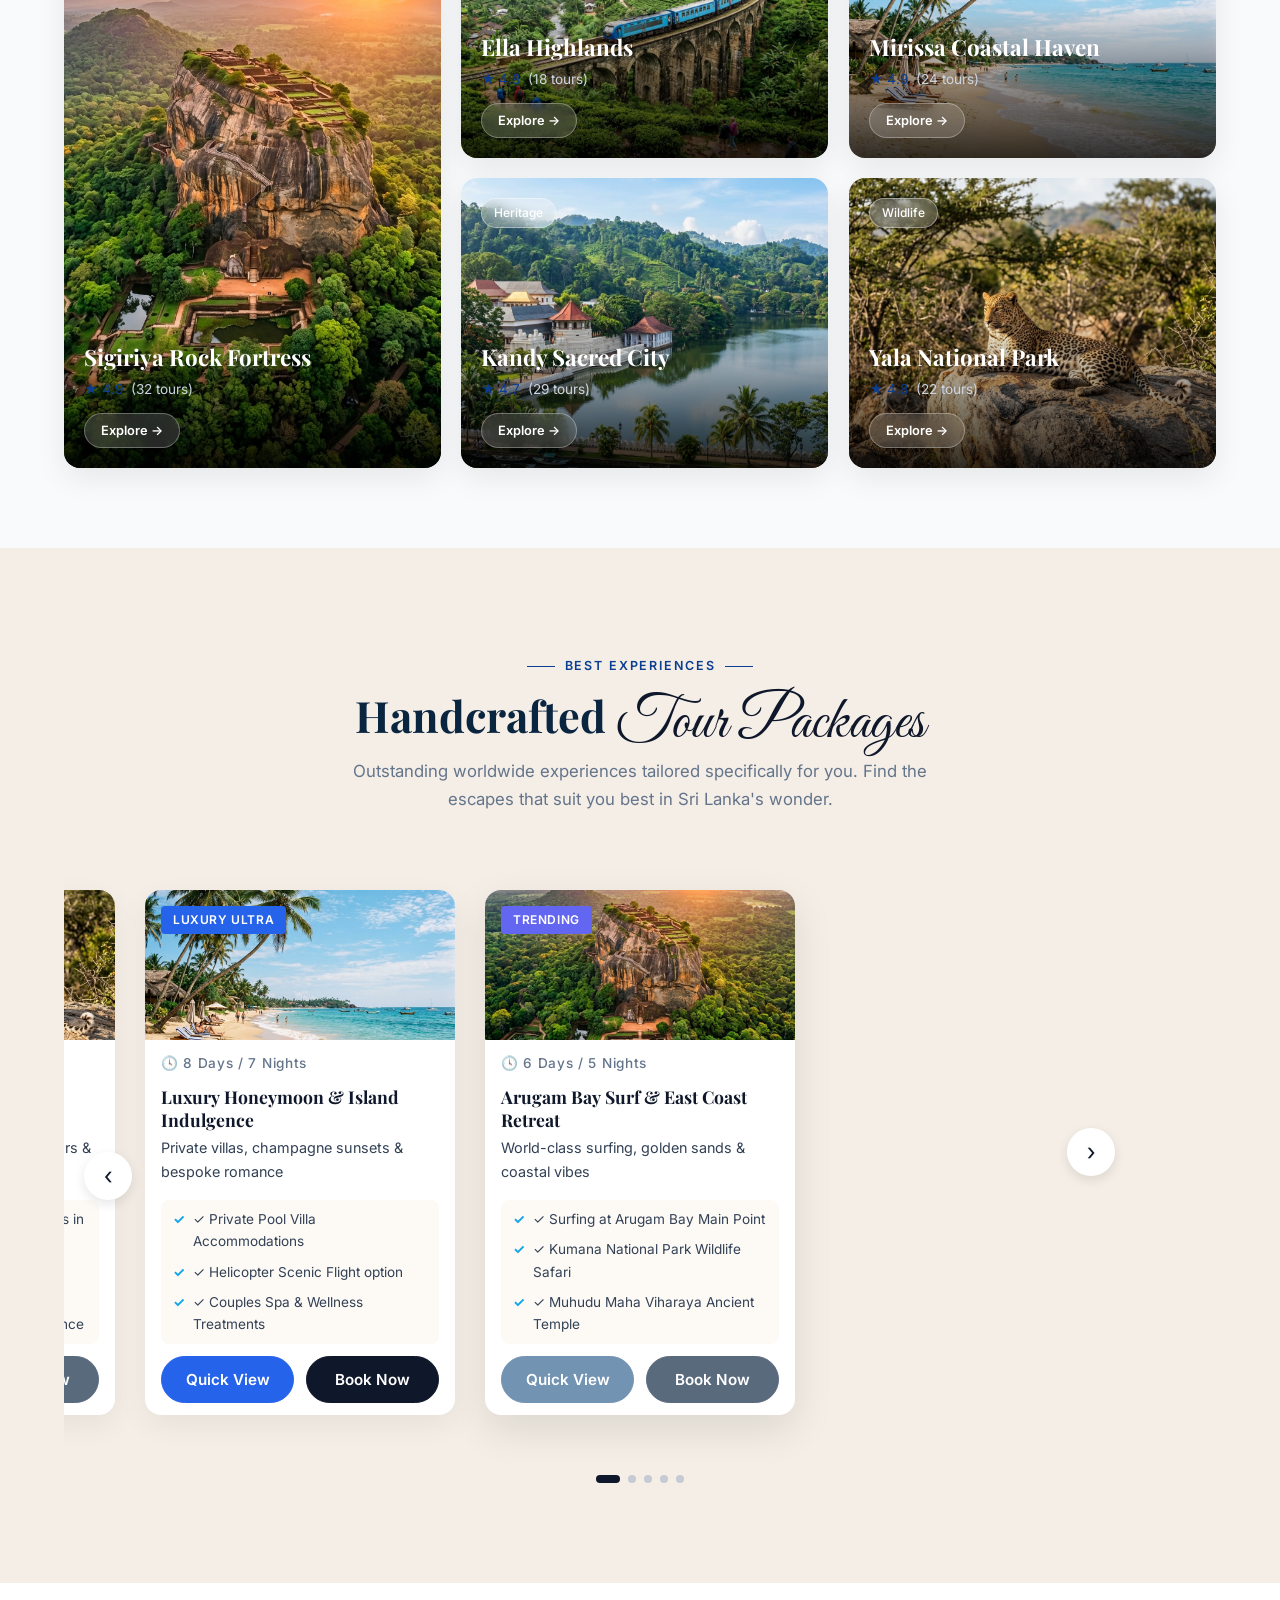
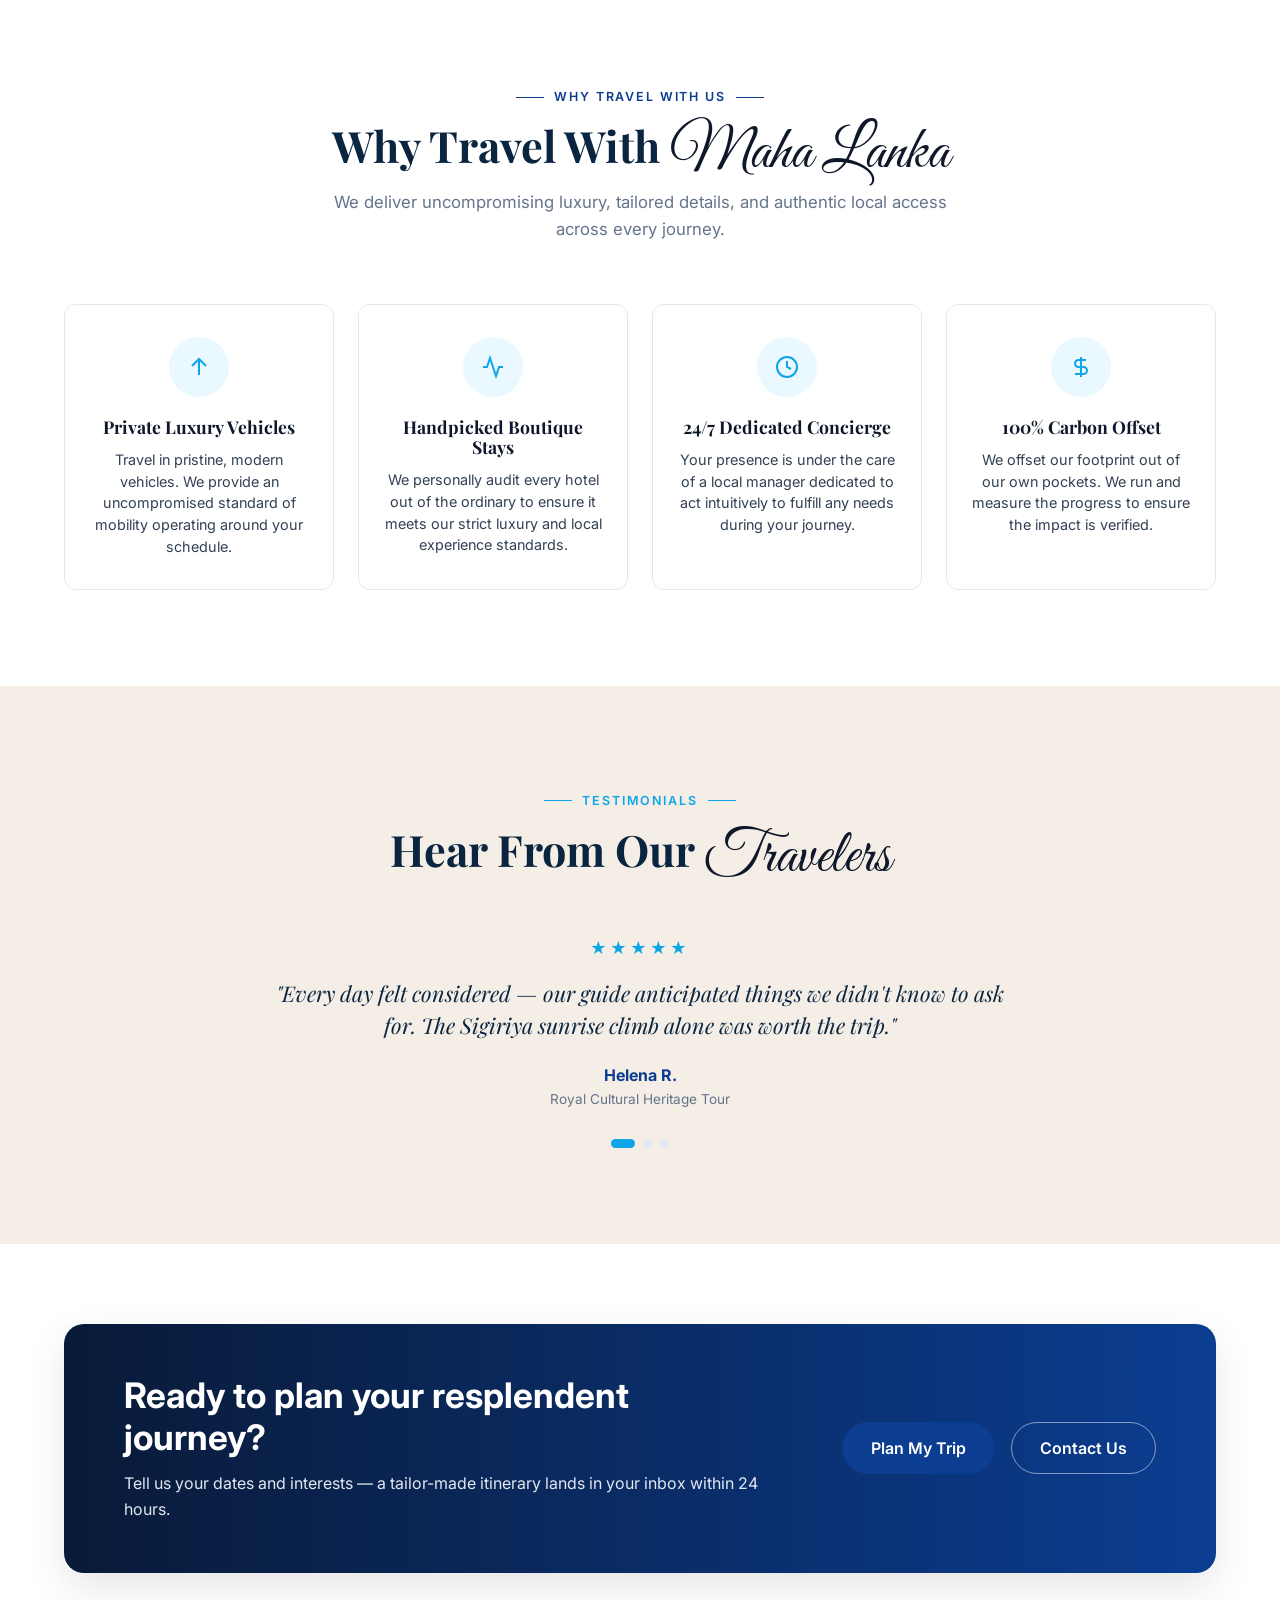
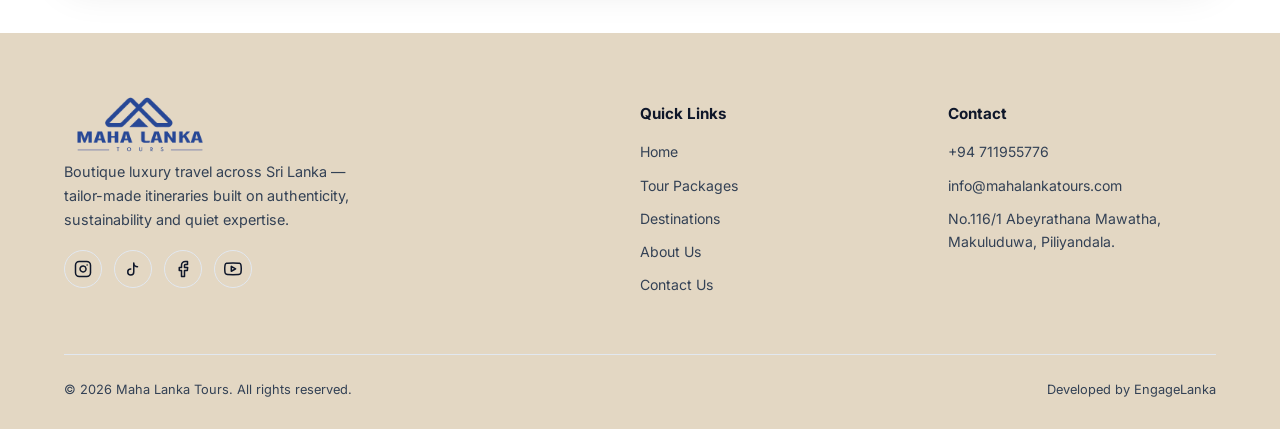
==== commit d21353b5: "changes" ====
--- a/index.html
+++ b/index.html
@@ -437,7 +437,8 @@
         </a>
         <p>Boutique luxury travel across Sri Lanka — tailor-made itineraries built on authenticity, sustainability and quiet expertise.</p>
         <div class="social-row">
-          <a href="#" aria-label="Instagram" style="display:inline-flex;align-items:center;justify-content:center;"><svg width="18" height="18" viewBox="0 0 24 24" fill="none" stroke="currentColor" stroke-width="2" stroke-linecap="round" stroke-linejoin="round"><rect x="2" y="2" width="20" height="20" rx="5" ry="5"></rect><path d="M16 11.37A4 4 0 1 1 12.63 8 4 4 0 0 1 16 11.37z"></path><line x1="17.5" y1="6.5" x2="17.51" y2="6.5"></line></svg></a>
+          <a href="https://www.instagram.com/mahalankatours?utm_source=qr" target="_blank" rel="noopener noreferrer" aria-label="Instagram" style="display:inline-flex;align-items:center;justify-content:center;"><svg width="18" height="18" viewBox="0 0 24 24" fill="none" stroke="currentColor" stroke-width="2" stroke-linecap="round" stroke-linejoin="round"><rect x="2" y="2" width="20" height="20" rx="5" ry="5"></rect><path d="M16 11.37A4 4 0 1 1 12.63 8 4 4 0 0 1 16 11.37z"></path><line x1="17.5" y1="6.5" x2="17.51" y2="6.5"></line></svg></a>
+          <a href="https://www.tiktok.com/@mahalankatours" target="_blank" rel="noopener noreferrer" aria-label="TikTok" style="display:inline-flex;align-items:center;justify-content:center;"><svg width="18" height="18" viewBox="0 0 24 24" fill="none" stroke="currentColor" stroke-width="2" stroke-linecap="round" stroke-linejoin="round"><path d="M9 12a4 4 0 1 0 4 4V4a5 5 0 0 0 5 5"></path></svg></a>
           <a href="#" aria-label="Facebook" style="display:inline-flex;align-items:center;justify-content:center;"><svg width="18" height="18" viewBox="0 0 24 24" fill="none" stroke="currentColor" stroke-width="2" stroke-linecap="round" stroke-linejoin="round"><path d="M18 2h-3a5 5 0 0 0-5 5v3H7v4h3v8h4v-8h3.81l.39-4h-4.2V7a1 1 0 0 1 1-1h3z"></path></svg></a>
           <a href="#" aria-label="YouTube" style="display:inline-flex;align-items:center;justify-content:center;"><svg width="18" height="18" viewBox="0 0 24 24" fill="none" stroke="currentColor" stroke-width="2" stroke-linecap="round" stroke-linejoin="round"><path d="M22.54 6.42a2.78 2.78 0 0 0-1.94-2C18.88 4 12 4 12 4s-6.88 0-8.6.46a2.78 2.78 0 0 0-1.94 2A29 29 0 0 0 1 11.75a29 29 0 0 0 .46 5.33 2.78 2.78 0 0 0 1.94 2c1.72.46 8.6.46 8.6.46s6.88 0 8.6-.46a2.78 2.78 0 0 0 1.94-2 29 29 0 0 0 .46-5.33 29 29 0 0 0-.46-5.33z"></path><polygon points="9.75 15.02 15.5 11.75 9.75 8.48 9.75 15.02"></polygon></svg></a>
         </div>
@@ -455,8 +456,8 @@
       <div class="footer-col">
         <h4>Contact</h4>
         <ul>
-          <li>+94 11 234 5678</li>
-          <li>hello@mahalankatours.com</li>
+          <li><a href="tel:+94711955776">+94 711955776</a></li>
+          <li><a href="mailto:info@mahalankatours.com">info@mahalankatours.com</a></li>
           <li>No.116/1 Abeyrathana Mawatha, Makuluduwa, Piliyandala.</li>
         </ul>
       </div>
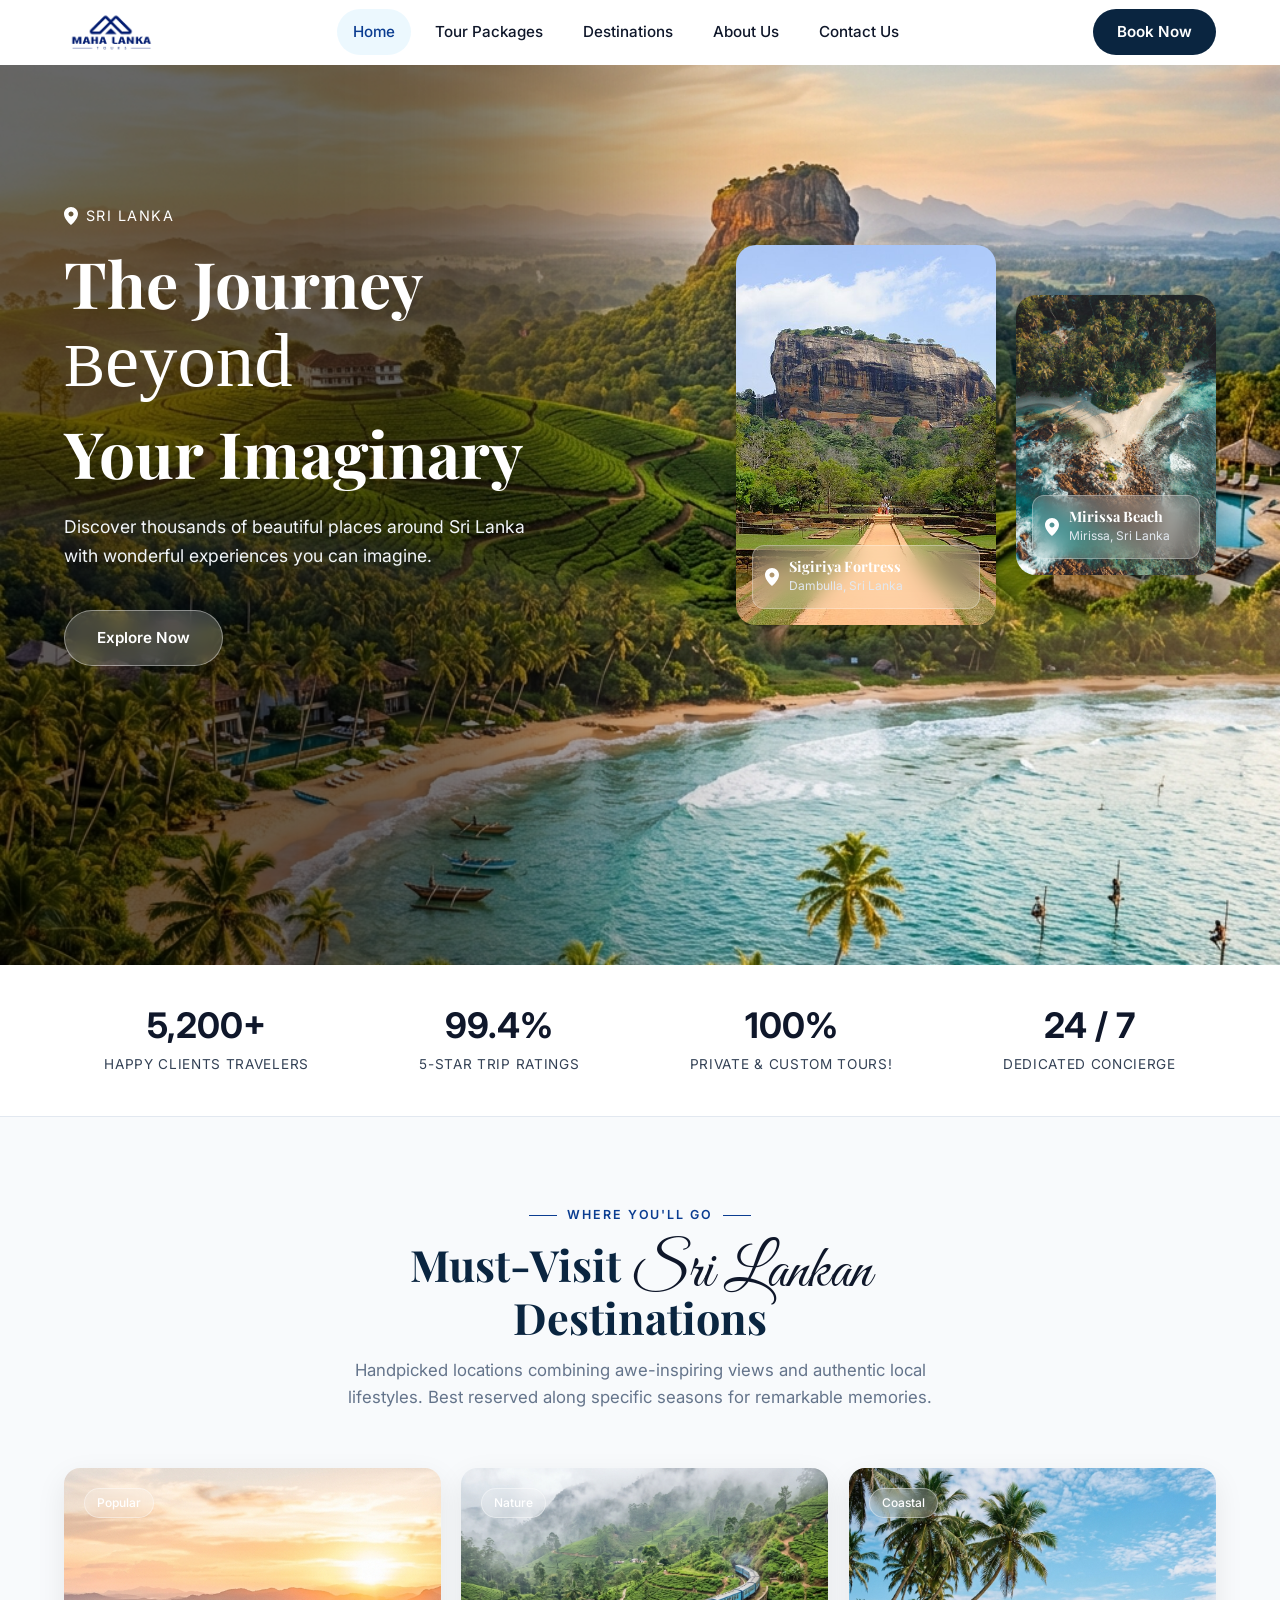
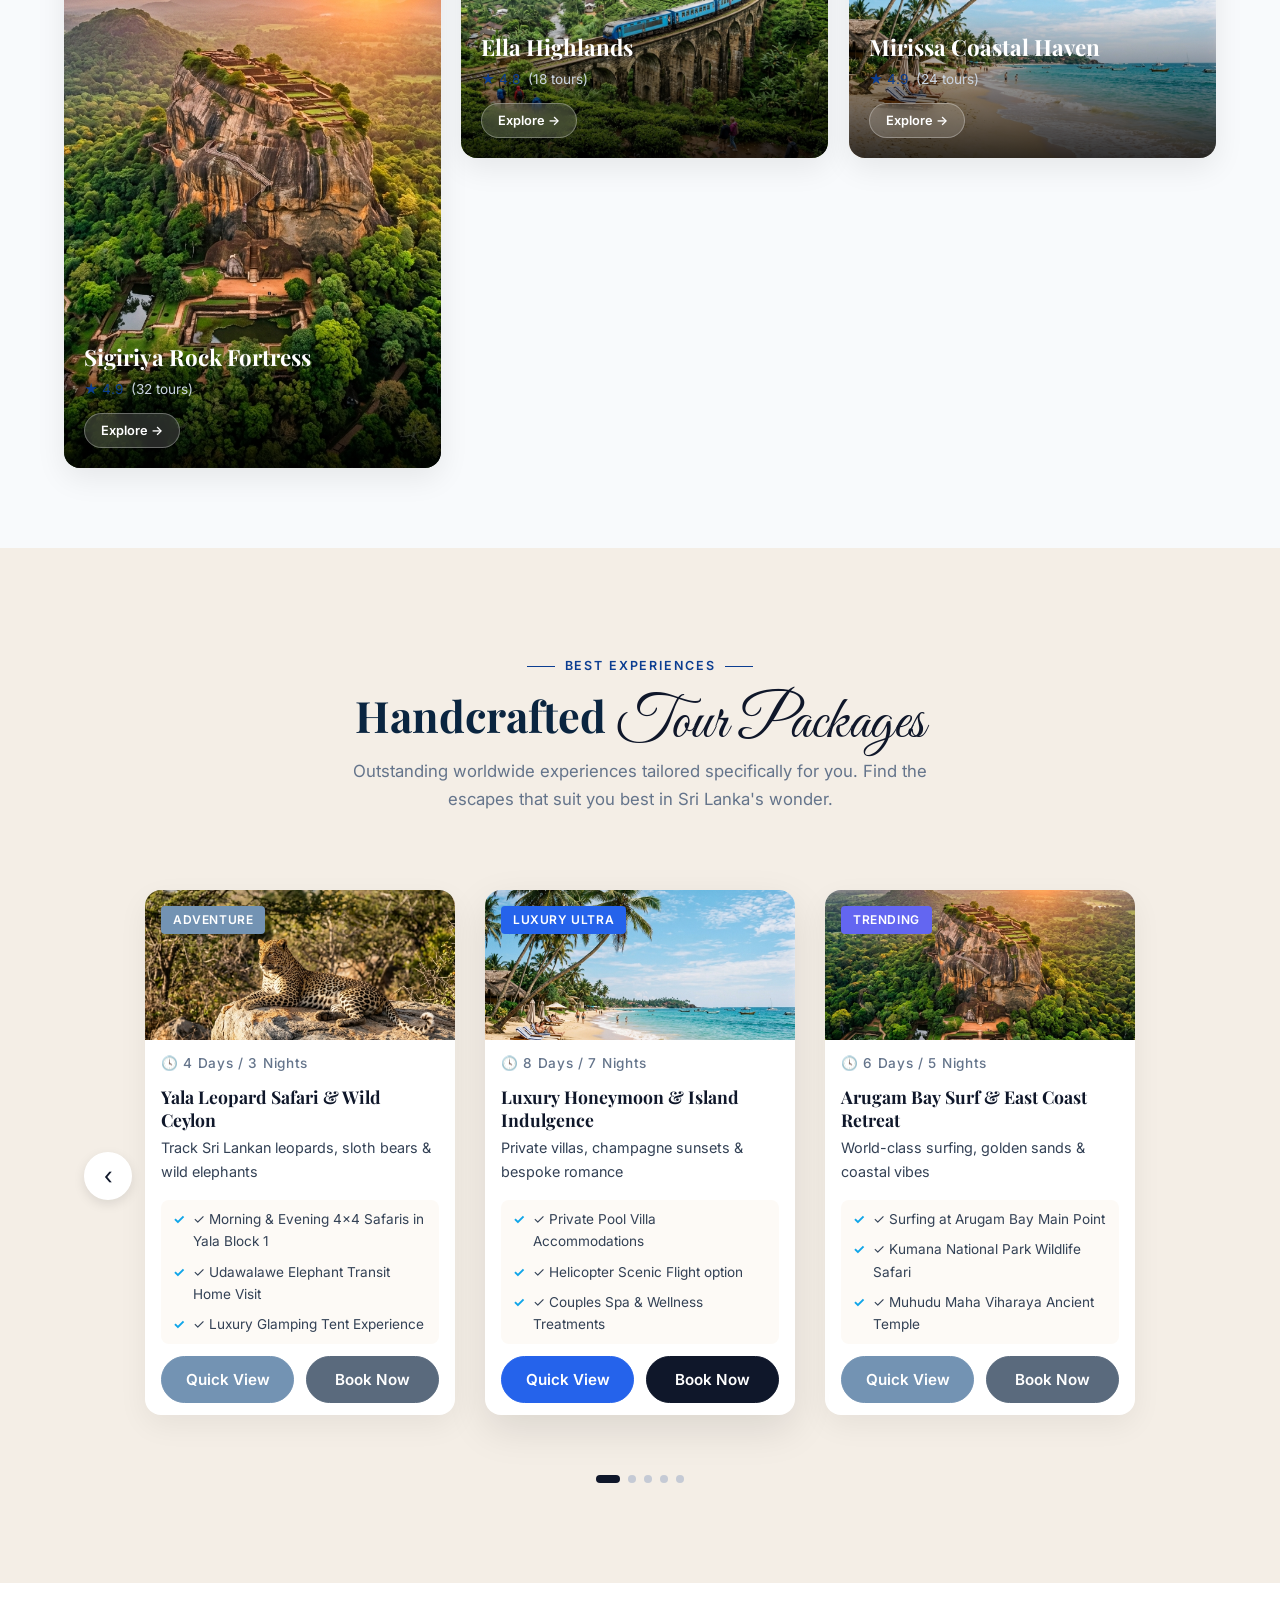
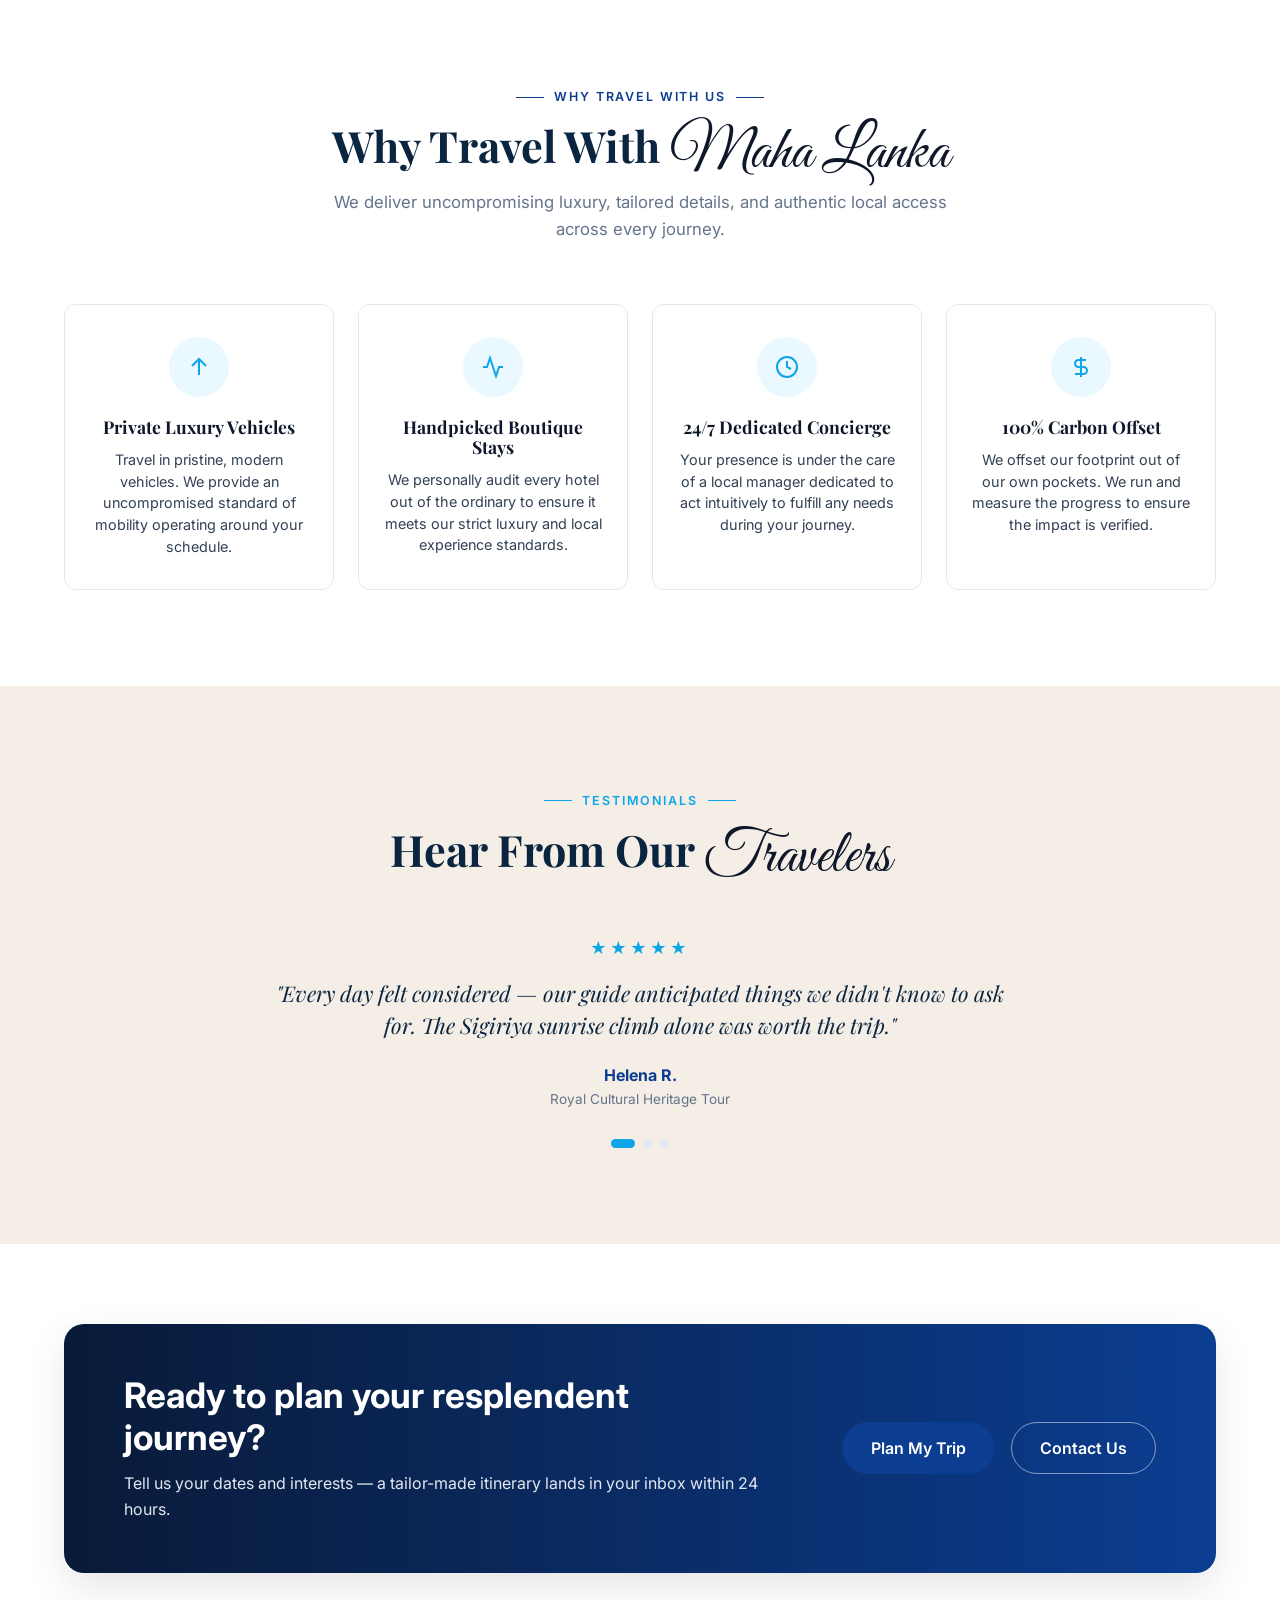
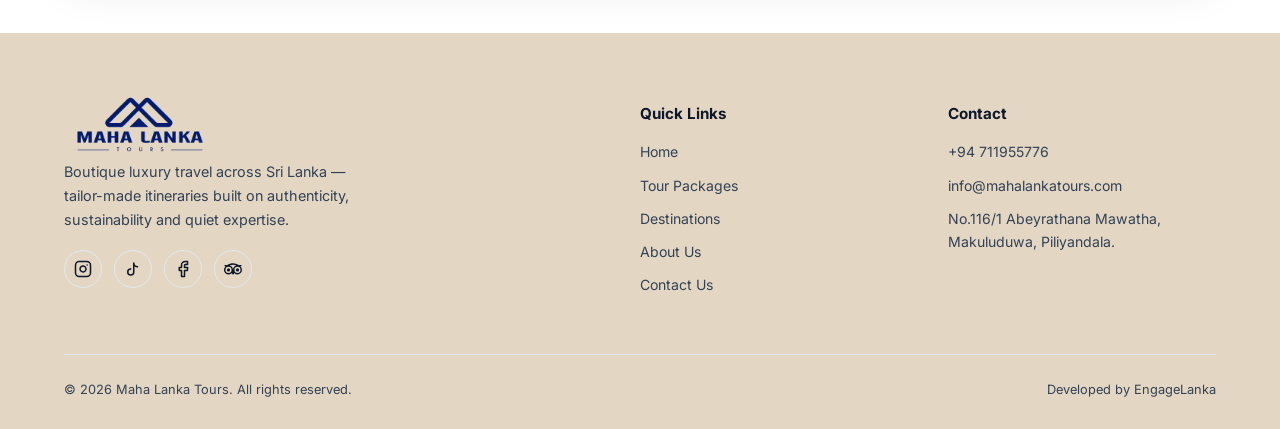
==== commit be5b67d5: "tripadvisor" ====
--- a/index.html
+++ b/index.html
@@ -221,8 +221,8 @@
             <h3>Ella & Hill Country Highlands Escape</h3>
             <p class="tour-desc">Misty tea hills & the nine arches bridge</p>
             <div class="tour-actions" style="margin-top: auto;">
-              <button class="btn btn-outline-dark btn-block" style="background: #7393B3; color: white; border-color: #7393B3;">Quick View</button>
-              <button class="btn btn-outline-dark btn-block" style="background: #5A6A7D; color: white; border-color: #5A6A7D;" data-open="plan-trip">Book Now</button>
+              <button class="btn btn-outline-dark btn-block" style="background: #7393B3; color: white; border-color: #7393B3;" onclick="window.location.href='tours.html'">Quick View</button>
+              <button class="btn btn-outline-dark btn-block" style="background: #5A6A7D; color: white; border-color: #5A6A7D;" onclick="window.location.href='tours.html'">Book Now</button>
             </div>
           </div>
         </div>
@@ -245,8 +245,8 @@
               <li style="margin-bottom: 0;">✓ Luxury Glamping Tent Experience</li>
             </ul>
             <div class="tour-actions" style="margin-top: auto;">
-              <button class="btn btn-outline-dark btn-block" style="background: #7393B3; color: white; border-color: #7393B3;">Quick View</button>
-              <button class="btn btn-outline-dark btn-block" style="background: #5A6A7D; color: white; border-color: #5A6A7D;" data-open="plan-trip">Book Now</button>
+              <button class="btn btn-outline-dark btn-block" style="background: #7393B3; color: white; border-color: #7393B3;" onclick="window.location.href='tours.html'">Quick View</button>
+              <button class="btn btn-outline-dark btn-block" style="background: #5A6A7D; color: white; border-color: #5A6A7D;" onclick="window.location.href='tours.html'">Book Now</button>
             </div>
           </div>
         </div>
@@ -269,8 +269,8 @@
               <li style="margin-bottom: 0;">✓ Couples Spa & Wellness Treatments</li>
             </ul>
             <div class="tour-actions" style="margin-top: auto;">
-              <button class="btn btn-outline-dark btn-block" style="background: #2563eb; color: white; border-color: #2563eb;">Quick View</button>
-              <button class="btn btn-outline-dark btn-block" style="background: #0f172a; color: white; border-color: #0f172a;" data-open="plan-trip">Book Now</button>
+              <button class="btn btn-outline-dark btn-block" style="background: #2563eb; color: white; border-color: #2563eb;" onclick="window.location.href='tours.html'">Quick View</button>
+              <button class="btn btn-outline-dark btn-block" style="background: #0f172a; color: white; border-color: #0f172a;" onclick="window.location.href='tours.html'">Book Now</button>
             </div>
           </div>
         </div>
@@ -293,8 +293,8 @@
               <li style="margin-bottom: 0;">✓ Muhudu Maha Viharaya Ancient Temple</li>
             </ul>
             <div class="tour-actions" style="margin-top: auto;">
-              <button class="btn btn-outline-dark btn-block" style="background: #7393B3; color: white; border-color: #7393B3;">Quick View</button>
-              <button class="btn btn-outline-dark btn-block" style="background: #5A6A7D; color: white; border-color: #5A6A7D;" data-open="plan-trip">Book Now</button>
+              <button class="btn btn-outline-dark btn-block" style="background: #7393B3; color: white; border-color: #7393B3;" onclick="window.location.href='tours.html'">Quick View</button>
+              <button class="btn btn-outline-dark btn-block" style="background: #5A6A7D; color: white; border-color: #5A6A7D;" onclick="window.location.href='tours.html'">Book Now</button>
             </div>
           </div>
         </div>
@@ -317,8 +317,8 @@
               <li style="margin-bottom: 0;">✓ Experience Temple of the Tooth Relic in Kandy</li>
             </ul>
             <div class="tour-actions" style="margin-top: auto;">
-              <button class="btn btn-outline-dark btn-block" style="background: #7393B3; color: white; border-color: #7393B3;">Quick View</button>
-              <button class="btn btn-outline-dark btn-block" style="background: #5A6A7D; color: white; border-color: #5A6A7D;" data-open="plan-trip">Book Now</button>
+              <button class="btn btn-outline-dark btn-block" style="background: #7393B3; color: white; border-color: #7393B3;" onclick="window.location.href='tours.html'">Quick View</button>
+              <button class="btn btn-outline-dark btn-block" style="background: #5A6A7D; color: white; border-color: #5A6A7D;" onclick="window.location.href='tours.html'">Book Now</button>
             </div>
           </div>
         </div>
@@ -440,7 +440,7 @@
           <a href="https://www.instagram.com/mahalankatours?utm_source=qr" target="_blank" rel="noopener noreferrer" aria-label="Instagram" style="display:inline-flex;align-items:center;justify-content:center;"><svg width="18" height="18" viewBox="0 0 24 24" fill="none" stroke="currentColor" stroke-width="2" stroke-linecap="round" stroke-linejoin="round"><rect x="2" y="2" width="20" height="20" rx="5" ry="5"></rect><path d="M16 11.37A4 4 0 1 1 12.63 8 4 4 0 0 1 16 11.37z"></path><line x1="17.5" y1="6.5" x2="17.51" y2="6.5"></line></svg></a>
           <a href="https://www.tiktok.com/@mahalankatours" target="_blank" rel="noopener noreferrer" aria-label="TikTok" style="display:inline-flex;align-items:center;justify-content:center;"><svg width="18" height="18" viewBox="0 0 24 24" fill="none" stroke="currentColor" stroke-width="2" stroke-linecap="round" stroke-linejoin="round"><path d="M9 12a4 4 0 1 0 4 4V4a5 5 0 0 0 5 5"></path></svg></a>
           <a href="#" aria-label="Facebook" style="display:inline-flex;align-items:center;justify-content:center;"><svg width="18" height="18" viewBox="0 0 24 24" fill="none" stroke="currentColor" stroke-width="2" stroke-linecap="round" stroke-linejoin="round"><path d="M18 2h-3a5 5 0 0 0-5 5v3H7v4h3v8h4v-8h3.81l.39-4h-4.2V7a1 1 0 0 1 1-1h3z"></path></svg></a>
-          <a href="#" aria-label="YouTube" style="display:inline-flex;align-items:center;justify-content:center;"><svg width="18" height="18" viewBox="0 0 24 24" fill="none" stroke="currentColor" stroke-width="2" stroke-linecap="round" stroke-linejoin="round"><path d="M22.54 6.42a2.78 2.78 0 0 0-1.94-2C18.88 4 12 4 12 4s-6.88 0-8.6.46a2.78 2.78 0 0 0-1.94 2A29 29 0 0 0 1 11.75a29 29 0 0 0 .46 5.33 2.78 2.78 0 0 0 1.94 2c1.72.46 8.6.46 8.6.46s6.88 0 8.6-.46a2.78 2.78 0 0 0 1.94-2 29 29 0 0 0 .46-5.33 29 29 0 0 0-.46-5.33z"></path><polygon points="9.75 15.02 15.5 11.75 9.75 8.48 9.75 15.02"></polygon></svg></a>
+          <a href="https://www.tripadvisor.com/Attraction_Review-g293962-d12420194-Reviews-Maha_Lanka_Tours-Colombo_Western_Province.html" target="_blank" rel="noopener noreferrer" aria-label="Tripadvisor" style="display:inline-flex;align-items:center;justify-content:center;"><svg width="18" height="18" viewBox="0 0 24 24" fill="currentColor" stroke="none"><path d="M12.006 4.295c-2.67 0-5.338.784-7.645 2.353H0l1.963 2.135a5.997 5.997 0 0 0 4.04 10.43 5.976 5.976 0 0 0 4.075-1.6L12 19.705l1.922-2.09a5.972 5.972 0 0 0 4.072 1.598 6 6 0 0 0 6-5.998 5.982 5.982 0 0 0-1.957-4.432L24 6.648h-4.35a13.573 13.573 0 0 0-7.644-2.353zM12 6.255c1.531 0 3.063.303 4.504.903C13.943 8.138 12 10.43 12 13.1c0-2.671-1.942-4.962-4.504-5.942A11.72 11.72 0 0 1 12 6.256zM6.002 9.157a4.059 4.059 0 1 1 0 8.118 4.059 4.059 0 0 1 0-8.118zm11.992.002a4.057 4.057 0 1 1 .003 8.115 4.057 4.057 0 0 1-.003-8.115zm-11.992 1.93a2.128 2.128 0 0 0 0 4.256 2.128 2.128 0 0 0 0-4.256zm11.992 0a2.128 2.128 0 0 0 0 4.256 2.128 2.128 0 0 0 0-4.256z"/></svg></a>
         </div>
       </div>
       <div class="footer-col">
--- a/css/style.css
+++ b/css/style.css
@@ -138,7 +138,7 @@
 .site-header .container { display: flex; align-items: center; justify-content: space-between; width: 100%; }
 
 .brand { display: flex; align-items: center; gap: 10px; font-family: var(--font-display); font-weight: 700; font-size: 1.3rem; color: var(--deep-blue); }
-.brand-mark { max-height: 100px; height: 95px; width: auto; flex-shrink: 0; }
+.brand-mark { max-height: 100px; height: 95px; width: auto; flex-shrink: 0; filter: brightness(0.6) contrast(1.2) saturate(1.5); }
 .brand-name { display: none; }
 
 .main-nav { display: flex; align-items: center; gap: 8px; }
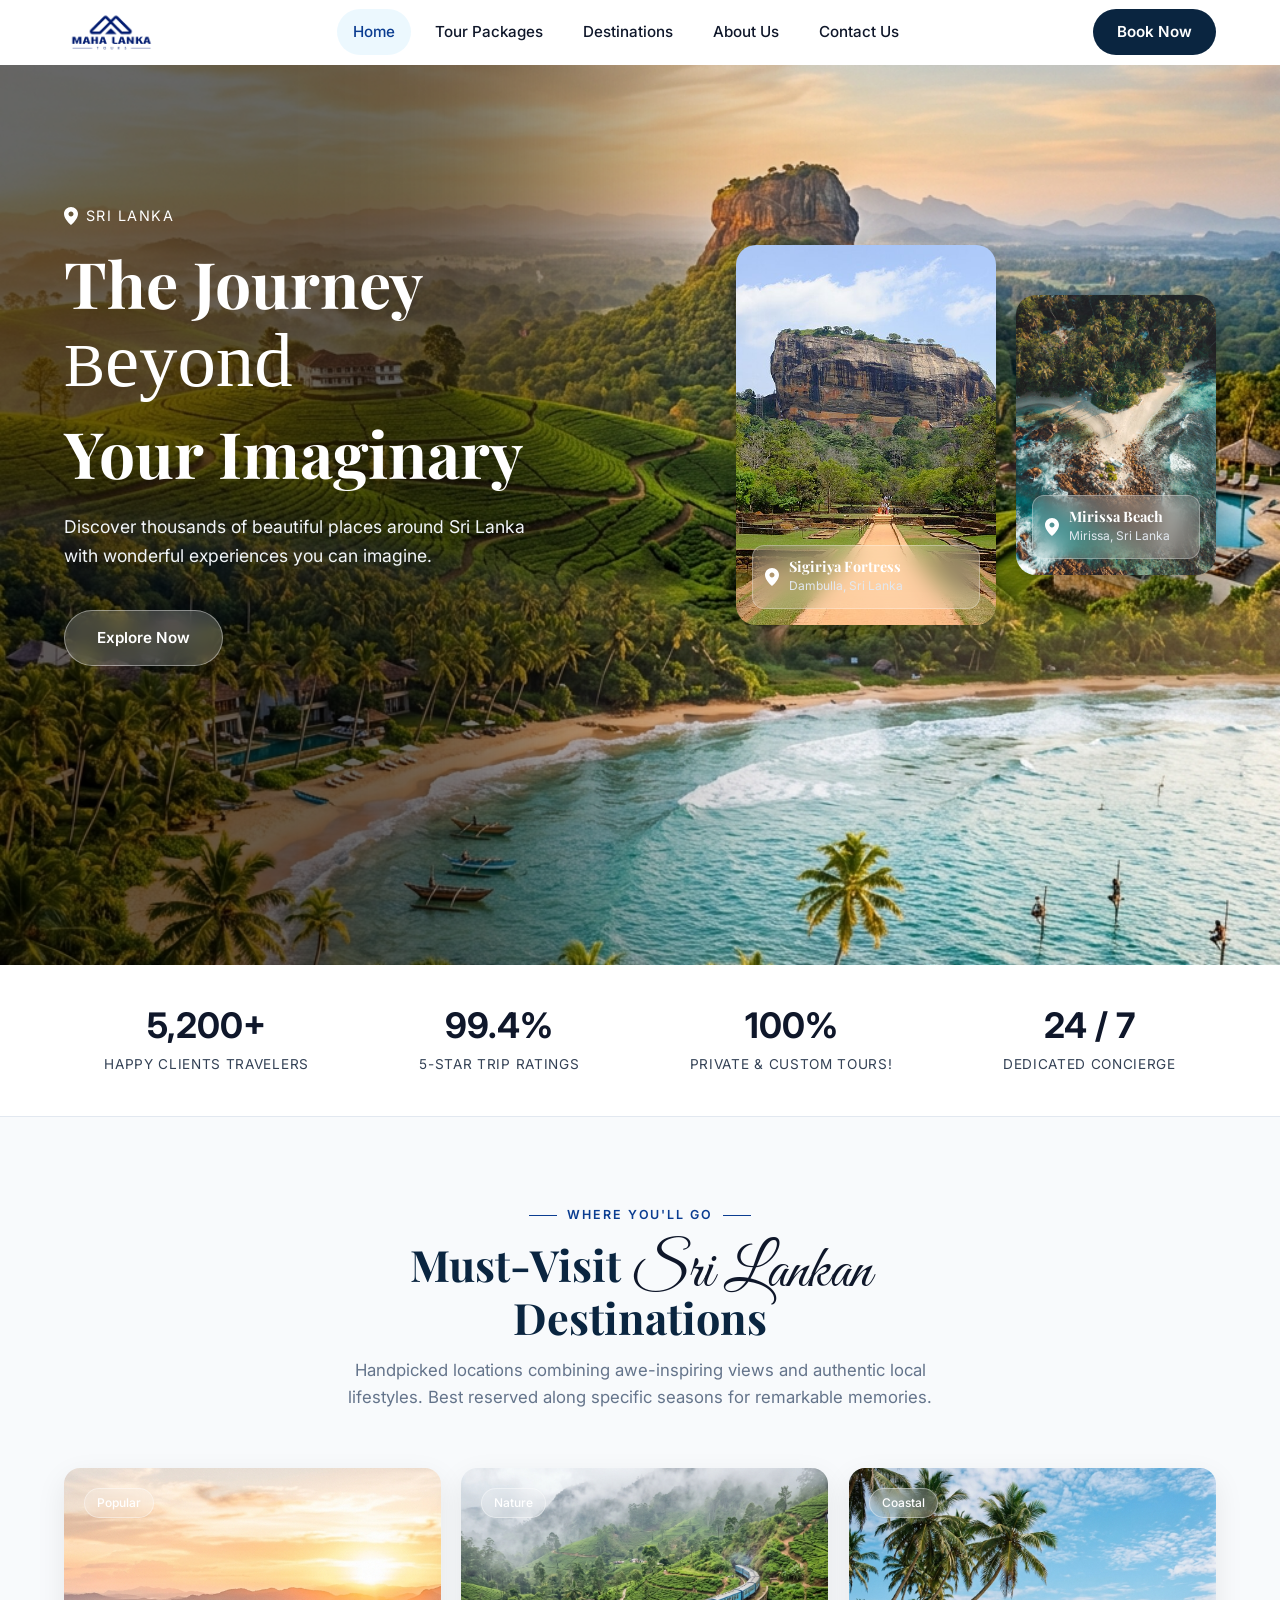
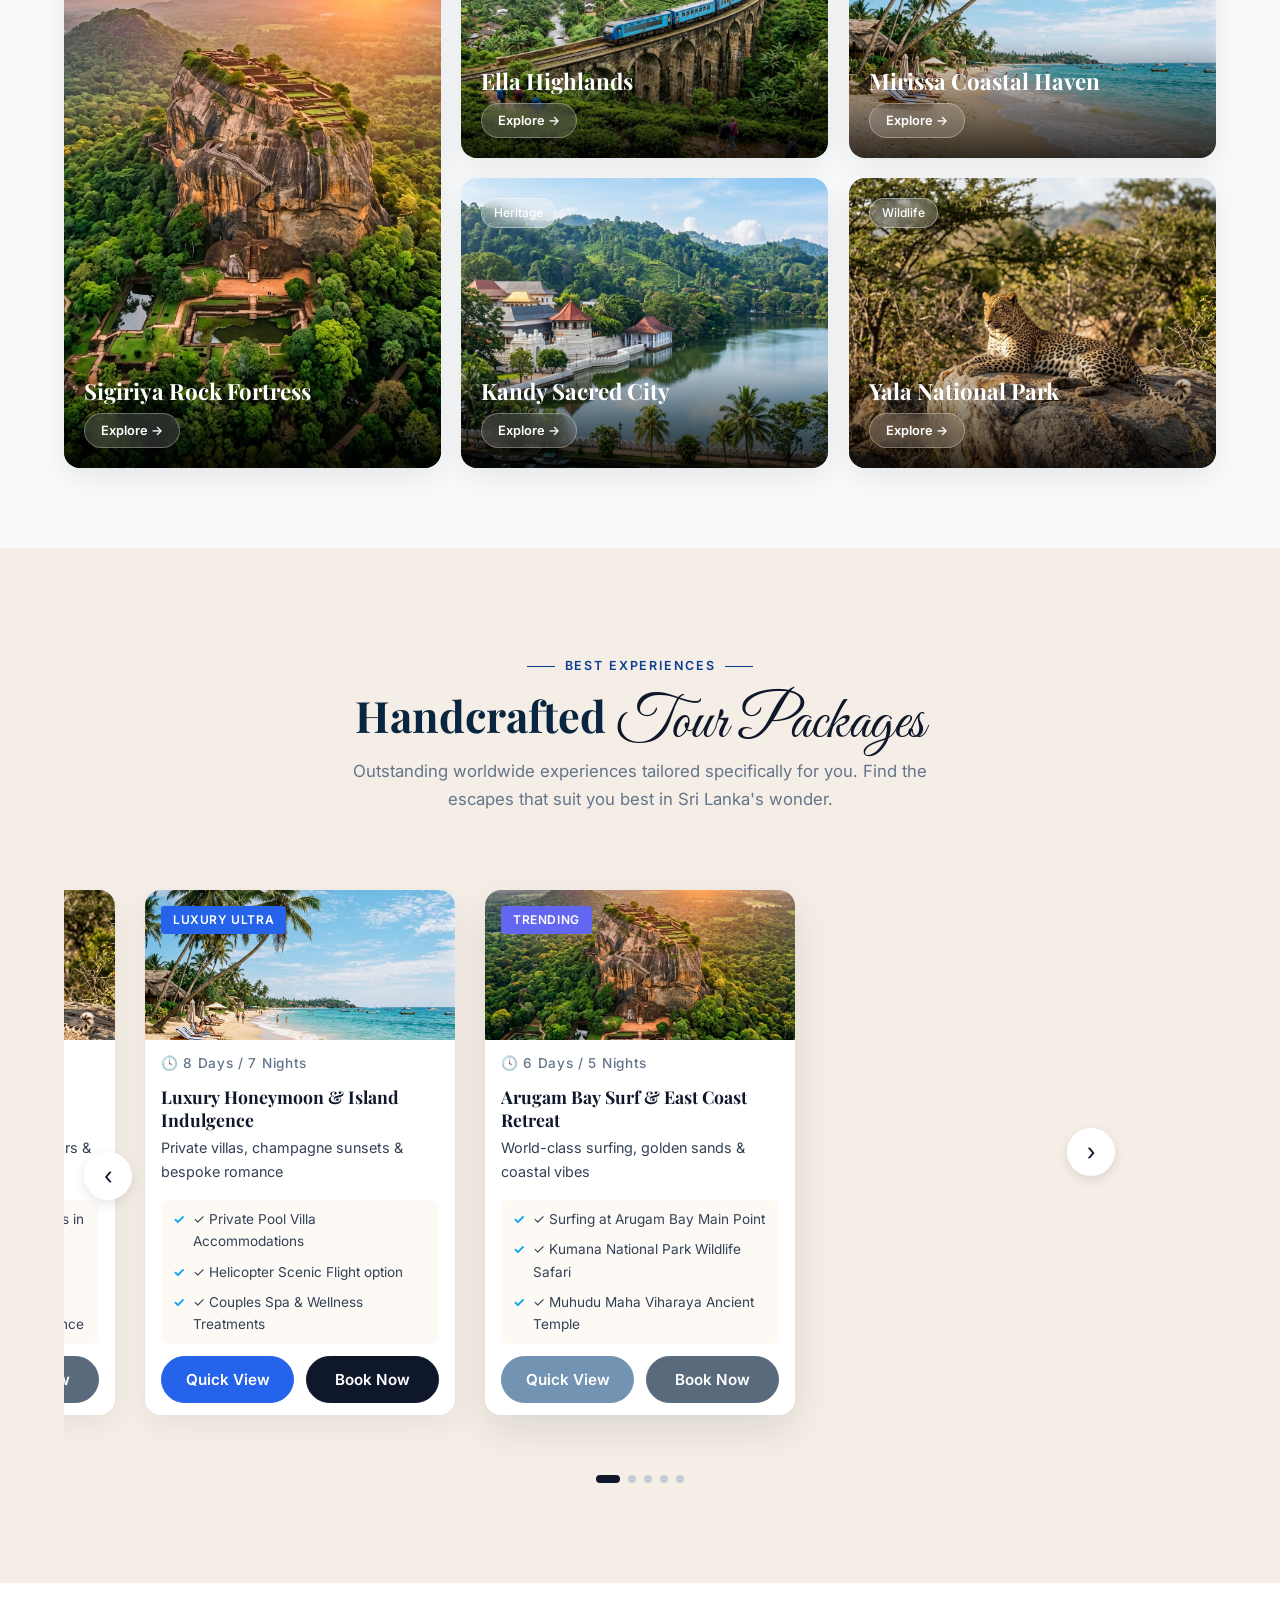
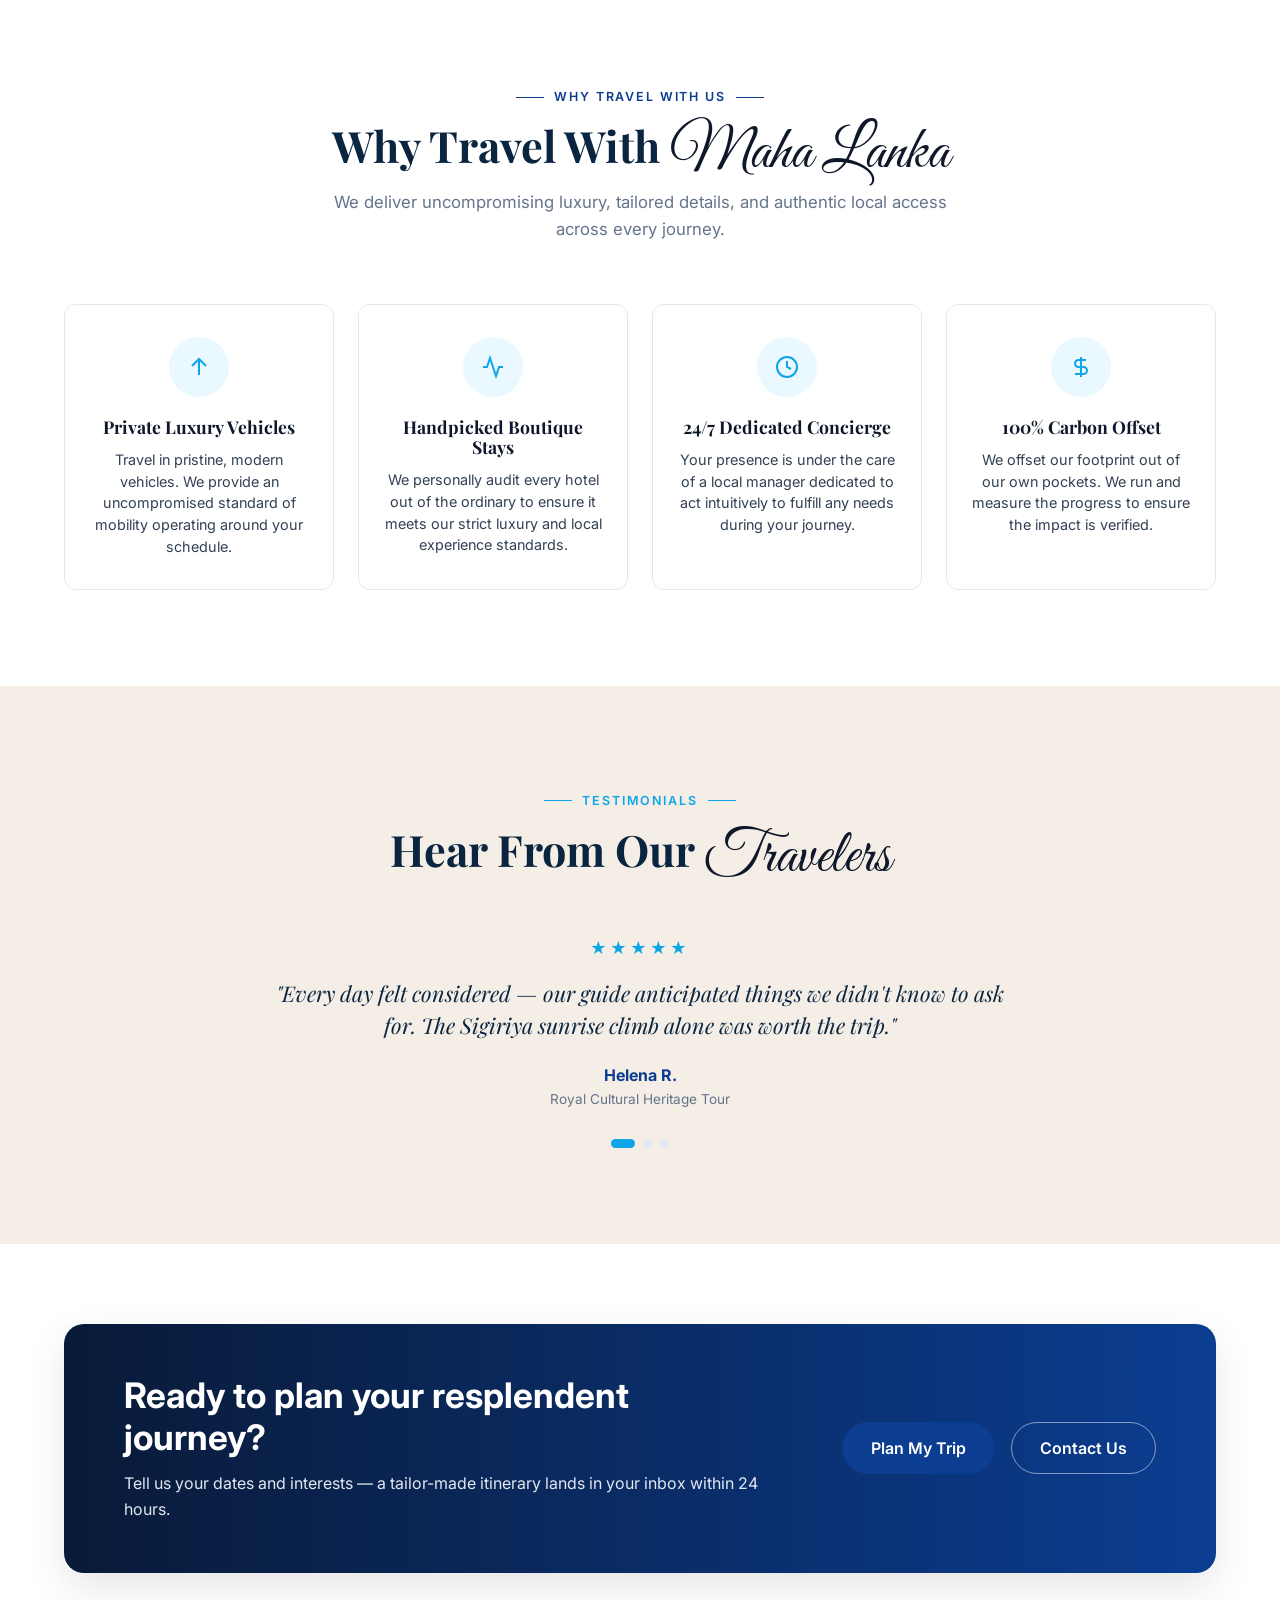
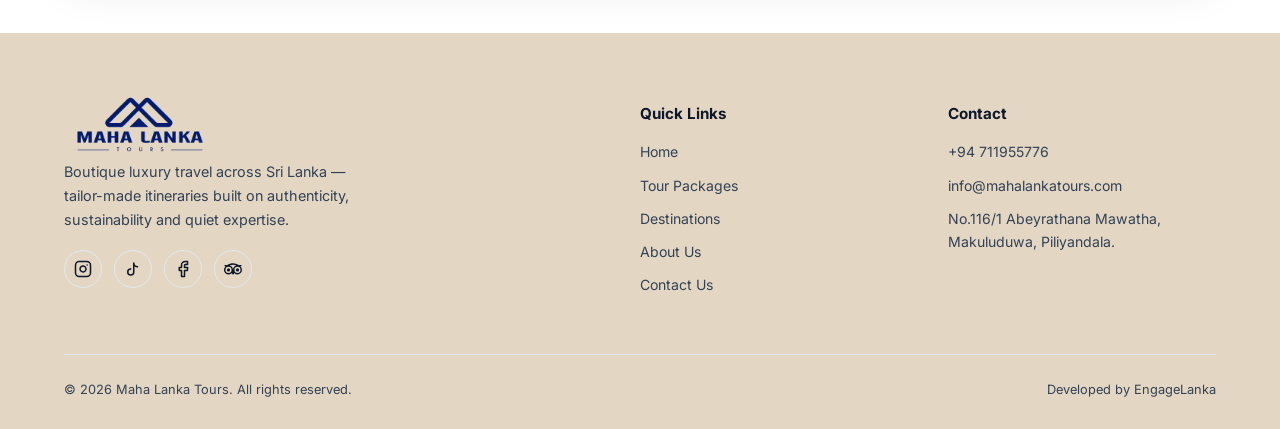
==== commit a5d08cbc: "inedx" ====
--- a/index.html
+++ b/index.html
@@ -150,8 +150,7 @@
         <span class="dest-tag">Popular</span>
         <div class="dest-content">
           <h3>Sigiriya Rock Fortress</h3>
-          <div class="dest-meta">★ 4.9 <span style="color:#cbd5e1;font-weight:400;margin-left:4px">(32 tours)</span></div>
-          <button class="btn btn-explore-dest">Explore →</button>
+          <button class="btn btn-explore-dest" onclick="window.location.href='tours.html'">Explore →</button>
         </div>
       </div>
       <div class="dest-grid-small">
@@ -160,8 +159,7 @@
           <span class="dest-tag">Nature</span>
           <div class="dest-content">
             <h3>Ella Highlands</h3>
-            <div class="dest-meta">★ 4.8 <span style="color:#cbd5e1;font-weight:400;margin-left:4px">(18 tours)</span></div>
-            <button class="btn btn-explore-dest">Explore →</button>
+            <button class="btn btn-explore-dest" onclick="window.location.href='tours.html'">Explore →</button>
           </div>
         </div>
         <div class="dest-card-small reveal-up" style="transition-delay: 0.1s">
@@ -169,8 +167,7 @@
           <span class="dest-tag">Coastal</span>
           <div class="dest-content">
             <h3>Mirissa Coastal Haven</h3>
-            <div class="dest-meta">★ 4.9 <span style="color:#cbd5e1;font-weight:400;margin-left:4px">(24 tours)</span></div>
-            <button class="btn btn-explore-dest">Explore →</button>
+            <button class="btn btn-explore-dest" onclick="window.location.href='tours.html'">Explore →</button>
           </div>
         </div>
         <div class="dest-card-small reveal-up">
@@ -178,8 +175,7 @@
           <span class="dest-tag">Heritage</span>
           <div class="dest-content">
             <h3>Kandy Sacred City</h3>
-            <div class="dest-meta">★ 4.7 <span style="color:#cbd5e1;font-weight:400;margin-left:4px">(29 tours)</span></div>
-            <button class="btn btn-explore-dest">Explore →</button>
+            <button class="btn btn-explore-dest" onclick="window.location.href='tours.html'">Explore →</button>
           </div>
         </div>
         <div class="dest-card-small reveal-up" style="transition-delay: 0.1s">
@@ -187,8 +183,7 @@
           <span class="dest-tag">Wildlife</span>
           <div class="dest-content">
             <h3>Yala National Park</h3>
-            <div class="dest-meta">★ 4.8 <span style="color:#cbd5e1;font-weight:400;margin-left:4px">(22 tours)</span></div>
-            <button class="btn btn-explore-dest">Explore →</button>
+            <button class="btn btn-explore-dest" onclick="window.location.href='tours.html'">Explore →</button>
           </div>
         </div>
       </div>
--- a/css/style.css
+++ b/css/style.css
@@ -1470,7 +1470,12 @@
 
 /* Filter Pill Bar */
 .filter-pill-bar {
-  display: flex; gap: 12px; flex-wrap: wrap; margin-bottom: 40px; justify-content: center;
+  display: flex; gap: 12px; flex-wrap: nowrap; overflow-x: auto; -webkit-overflow-scrolling: touch; margin-bottom: 40px; padding-bottom: 8px; justify-content: flex-start;
+}
+.filter-pill-bar::-webkit-scrollbar { display: none; }
+.filter-pill-bar { -ms-overflow-style: none; scrollbar-width: none; }
+@media (min-width: 992px) {
+  .filter-pill-bar { justify-content: center; }
 }
 .filter-pill-btn {
   background: var(--white);
@@ -1483,6 +1488,7 @@
   cursor: pointer;
   transition: all 0.2s;
   display: flex; align-items: center; gap: 8px;
+  flex-shrink: 0; white-space: nowrap;
 }
 .filter-pill-btn:hover { border-color: var(--brand-blue); color: var(--brand-blue); }
 .filter-pill-btn.active { background: var(--deep-blue); color: var(--white); border-color: var(--deep-blue); }
